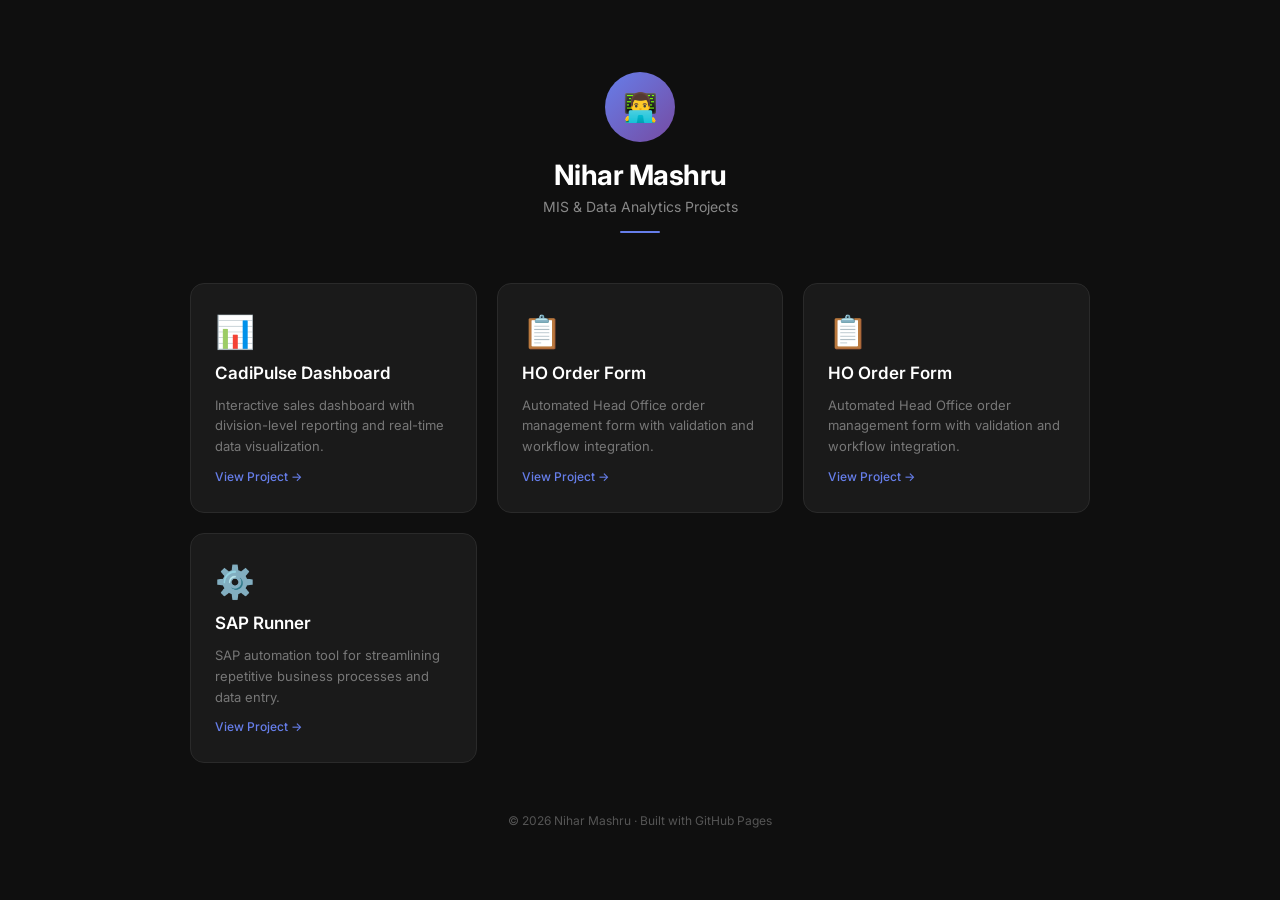
==== index.html @ 482830c3 "Update index.html" ====
<!DOCTYPE html>
<html lang="en">
<head>
  <meta charset="UTF-8">
  <meta name="viewport" content="width=device-width, initial-scale=1.0">
  <title>Nihar Mashru | Projects</title>
  <link href="https://fonts.googleapis.com/css2?family=Inter:wght@300;400;500;600;700&display=swap" rel="stylesheet">
  <style>
    * { margin: 0; padding: 0; box-sizing: border-box; }

    body {
      font-family: 'Inter', sans-serif;
      background: #0f0f0f;
      color: #e5e5e5;
      min-height: 100vh;
      display: flex;
      flex-direction: column;
      align-items: center;
      justify-content: center;
      padding: 40px 20px;
    }

    .header {
      text-align: center;
      margin-bottom: 50px;
    }

    .avatar {
      width: 70px;
      height: 70px;
      border-radius: 50%;
      background: linear-gradient(135deg, #667eea, #764ba2);
      display: flex;
      align-items: center;
      justify-content: center;
      font-size: 28px;
      margin: 0 auto 16px;
    }

    .header h1 {
      font-size: 28px;
      font-weight: 700;
      color: #ffffff;
      letter-spacing: -0.5px;
    }

    .header p {
      font-size: 14px;
      color: #888;
      margin-top: 6px;
      font-weight: 400;
    }

    .divider {
      width: 40px;
      height: 2px;
      background: #667eea;
      margin: 16px auto 0;
      border-radius: 2px;
    }

    .projects-grid {
      display: grid;
      grid-template-columns: repeat(auto-fit, minmax(280px, 1fr));
      gap: 20px;
      width: 100%;
      max-width: 900px;
    }

    .card {
      background: #1a1a1a;
      border: 1px solid #2a2a2a;
      border-radius: 14px;
      padding: 28px 24px;
      text-decoration: none;
      color: inherit;
      transition: all 0.25s ease;
      display: flex;
      flex-direction: column;
      gap: 12px;
      position: relative;
      overflow: hidden;
    }

    .card::before {
      content: '';
      position: absolute;
      top: 0; left: 0; right: 0;
      height: 2px;
      background: linear-gradient(90deg, #667eea, #764ba2);
      opacity: 0;
      transition: opacity 0.25s ease;
    }

    .card:hover {
      border-color: #3a3a3a;
      background: #202020;
      transform: translateY(-3px);
      box-shadow: 0 12px 40px rgba(0,0,0,0.4);
    }

    .card:hover::before { opacity: 1; }

    .card-icon {
      font-size: 32px;
    }

    .card-title {
      font-size: 17px;
      font-weight: 600;
      color: #ffffff;
    }

    .card-desc {
      font-size: 13px;
      color: #777;
      line-height: 1.6;
    }

    .card-arrow {
      margin-top: auto;
      font-size: 12px;
      color: #667eea;
      font-weight: 500;
      display: flex;
      align-items: center;
      gap: 4px;
    }

    .footer {
      margin-top: 50px;
      text-align: center;
      font-size: 12px;
      color: #555;
    }
  </style>
</head>
<body>

  <div class="header">
    <div class="avatar">👨‍💻</div>
    <h1>Nihar Mashru</h1>
    <p>MIS & Data Analytics Projects</p>
    <div class="divider"></div>
  </div>

  <div class="projects-grid">

    <a class="card" href="CadiPulse_Dashboard.html">
      <div class="card-icon">📊</div>
      <div class="card-title">CadiPulse Dashboard</div>
      <div class="card-desc">Interactive sales dashboard with division-level reporting and real-time data visualization.</div>
      <div class="card-arrow">View Project →</div>
    </a>

    <a class="card" href="HO_Order_Form.html">
      <div class="card-icon">📋</div>
      <div class="card-title">HO Order Form</div>
      <div class="card-desc">Automated Head Office order management form with validation and workflow integration.</div>
      <div class="card-arrow">View Project →</div>
    </a>

<a class="card" href="HO_Order_Form.html">
      <div class="card-icon">📋</div>
      <div class="card-title">HO Order Form</div>
      <div class="card-desc">Automated Head Office order management form with validation and workflow integration.</div>
      <div class="card-arrow">View Project →</div>
    </a>
    
    <a class="card" href="SAP_RUNNER">
      <div class="card-icon">⚙️</div>
      <div class="card-title">SAP Runner</div>
      <div class="card-desc">SAP automation tool for streamlining repetitive business processes and data entry.</div>
      <div class="card-arrow">View Project →</div>
    </a>

  </div>

  <div class="footer">© 2026 Nihar Mashru · Built with GitHub Pages</div>

</body>
</html>
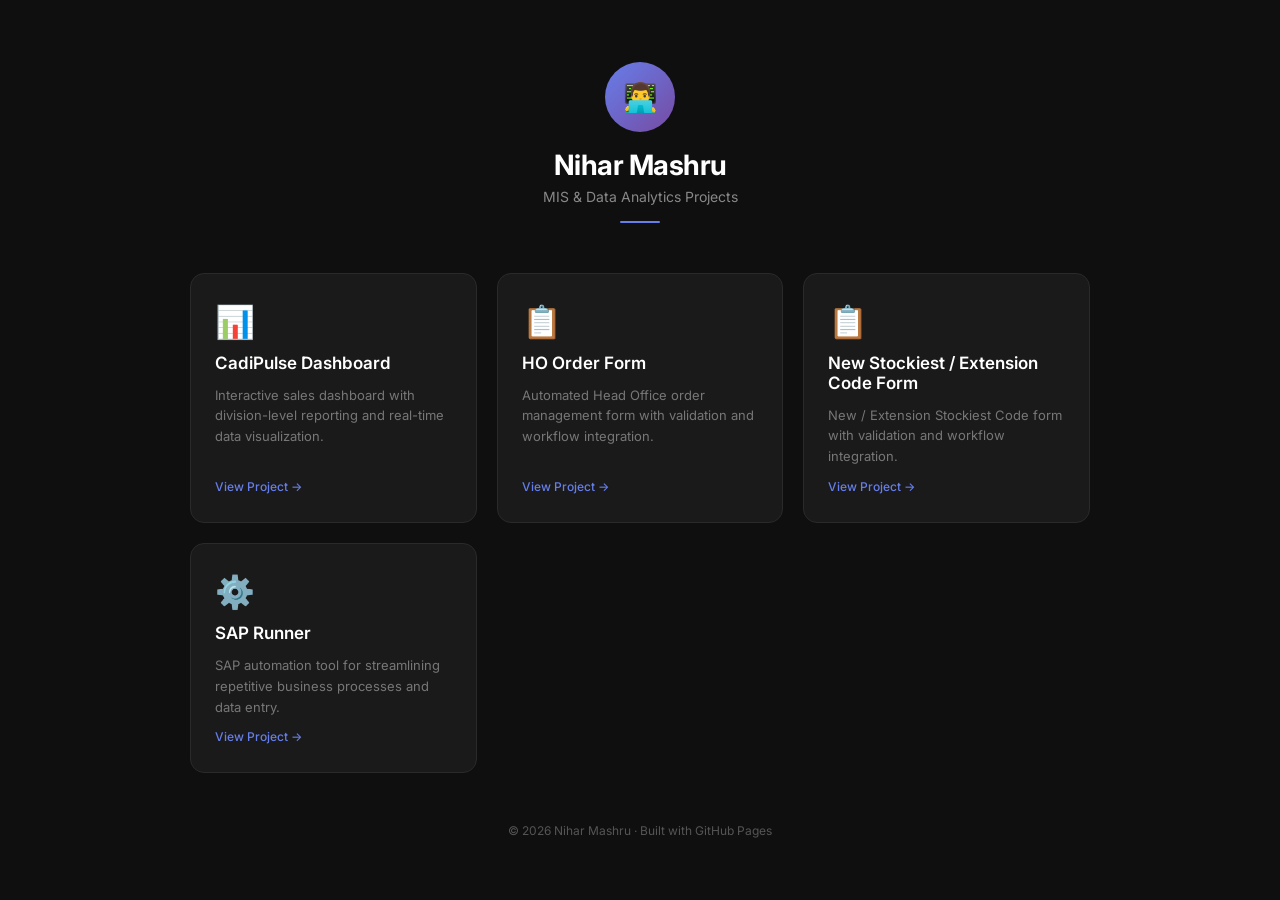
==== commit 61d909a6: "Update index.html" ====
--- a/index.html
+++ b/index.html
@@ -160,10 +160,10 @@
       <div class="card-arrow">View Project →</div>
     </a>
 
-<a class="card" href="HO_Order_Form.html">
+<a class="card" href="New_Stk.html">
       <div class="card-icon">📋</div>
-      <div class="card-title">HO Order Form</div>
-      <div class="card-desc">Automated Head Office order management form with validation and workflow integration.</div>
+      <div class="card-title">New Stockiest / Extension Code Form</div>
+      <div class="card-desc">New / Extension Stockiest Code form with validation and workflow integration.</div>
       <div class="card-arrow">View Project →</div>
     </a>
     
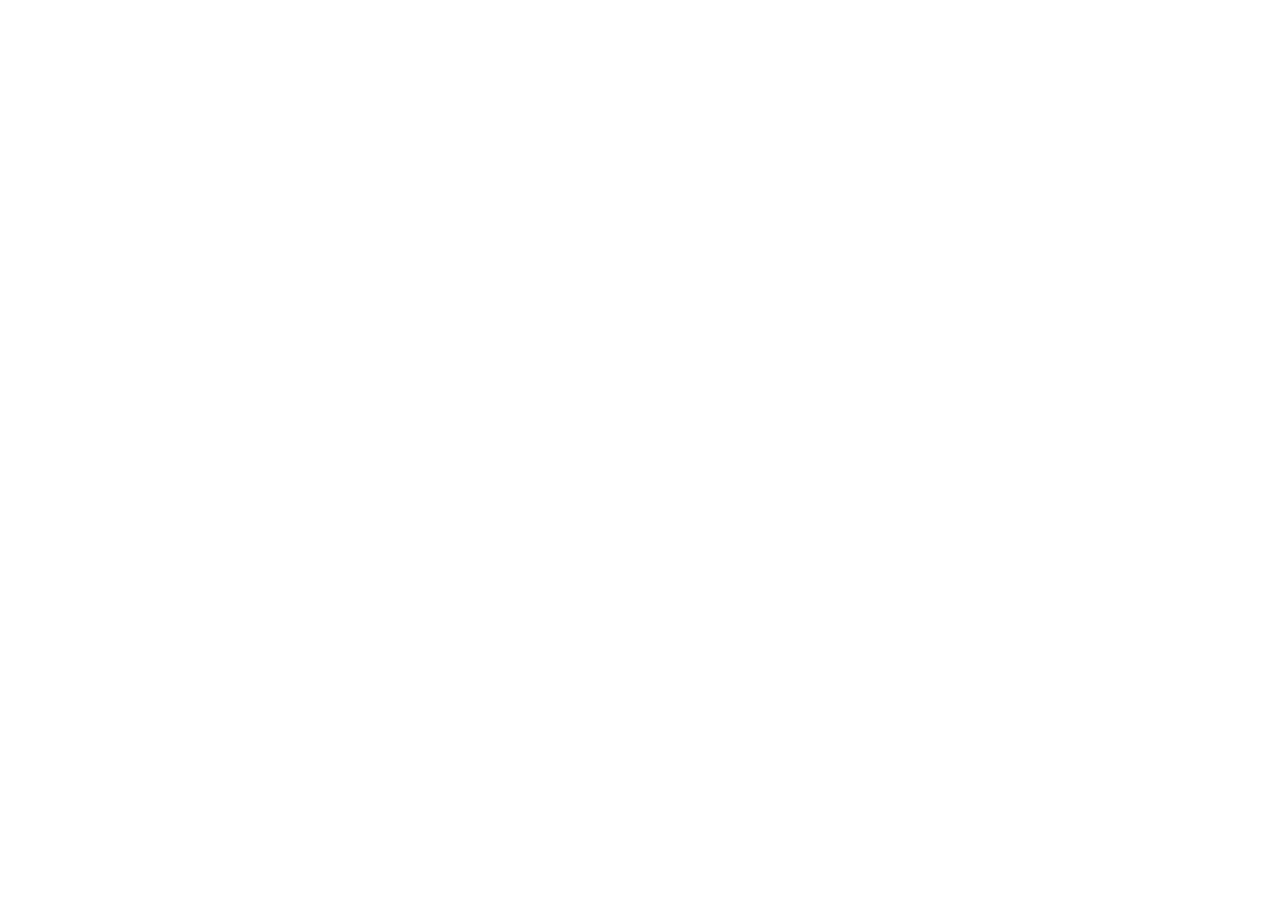
==== commit 9bc27c8b: "Add files via upload" ====
--- a/index.html
+++ b/index.html
@@ -1,182 +1,13 @@
-<!DOCTYPE html>
+<!doctype html>
 <html lang="en">
-<head>
-  <meta charset="UTF-8">
-  <meta name="viewport" content="width=device-width, initial-scale=1.0">
-  <title>Nihar Mashru | Projects</title>
-  <link href="https://fonts.googleapis.com/css2?family=Inter:wght@300;400;500;600;700&display=swap" rel="stylesheet">
-  <style>
-    * { margin: 0; padding: 0; box-sizing: border-box; }
-
-    body {
-      font-family: 'Inter', sans-serif;
-      background: #0f0f0f;
-      color: #e5e5e5;
-      min-height: 100vh;
-      display: flex;
-      flex-direction: column;
-      align-items: center;
-      justify-content: center;
-      padding: 40px 20px;
-    }
-
-    .header {
-      text-align: center;
-      margin-bottom: 50px;
-    }
-
-    .avatar {
-      width: 70px;
-      height: 70px;
-      border-radius: 50%;
-      background: linear-gradient(135deg, #667eea, #764ba2);
-      display: flex;
-      align-items: center;
-      justify-content: center;
-      font-size: 28px;
-      margin: 0 auto 16px;
-    }
-
-    .header h1 {
-      font-size: 28px;
-      font-weight: 700;
-      color: #ffffff;
-      letter-spacing: -0.5px;
-    }
-
-    .header p {
-      font-size: 14px;
-      color: #888;
-      margin-top: 6px;
-      font-weight: 400;
-    }
-
-    .divider {
-      width: 40px;
-      height: 2px;
-      background: #667eea;
-      margin: 16px auto 0;
-      border-radius: 2px;
-    }
-
-    .projects-grid {
-      display: grid;
-      grid-template-columns: repeat(auto-fit, minmax(280px, 1fr));
-      gap: 20px;
-      width: 100%;
-      max-width: 900px;
-    }
-
-    .card {
-      background: #1a1a1a;
-      border: 1px solid #2a2a2a;
-      border-radius: 14px;
-      padding: 28px 24px;
-      text-decoration: none;
-      color: inherit;
-      transition: all 0.25s ease;
-      display: flex;
-      flex-direction: column;
-      gap: 12px;
-      position: relative;
-      overflow: hidden;
-    }
-
-    .card::before {
-      content: '';
-      position: absolute;
-      top: 0; left: 0; right: 0;
-      height: 2px;
-      background: linear-gradient(90deg, #667eea, #764ba2);
-      opacity: 0;
-      transition: opacity 0.25s ease;
-    }
-
-    .card:hover {
-      border-color: #3a3a3a;
-      background: #202020;
-      transform: translateY(-3px);
-      box-shadow: 0 12px 40px rgba(0,0,0,0.4);
-    }
-
-    .card:hover::before { opacity: 1; }
-
-    .card-icon {
-      font-size: 32px;
-    }
-
-    .card-title {
-      font-size: 17px;
-      font-weight: 600;
-      color: #ffffff;
-    }
-
-    .card-desc {
-      font-size: 13px;
-      color: #777;
-      line-height: 1.6;
-    }
-
-    .card-arrow {
-      margin-top: auto;
-      font-size: 12px;
-      color: #667eea;
-      font-weight: 500;
-      display: flex;
-      align-items: center;
-      gap: 4px;
-    }
-
-    .footer {
-      margin-top: 50px;
-      text-align: center;
-      font-size: 12px;
-      color: #555;
-    }
-  </style>
-</head>
-<body>
-
-  <div class="header">
-    <div class="avatar">👨‍💻</div>
-    <h1>Nihar Mashru</h1>
-    <p>MIS & Data Analytics Projects</p>
-    <div class="divider"></div>
-  </div>
-
-  <div class="projects-grid">
-
-    <a class="card" href="CadiPulse_Dashboard.html">
-      <div class="card-icon">📊</div>
-      <div class="card-title">CadiPulse Dashboard</div>
-      <div class="card-desc">Interactive sales dashboard with division-level reporting and real-time data visualization.</div>
-      <div class="card-arrow">View Project →</div>
-    </a>
-
-    <a class="card" href="HO_Order_Form.html">
-      <div class="card-icon">📋</div>
-      <div class="card-title">HO Order Form</div>
-      <div class="card-desc">Automated Head Office order management form with validation and workflow integration.</div>
-      <div class="card-arrow">View Project →</div>
-    </a>
-
-<a class="card" href="New_Stk.html">
-      <div class="card-icon">📋</div>
-      <div class="card-title">New Stockiest / Extension Code Form</div>
-      <div class="card-desc">New / Extension Stockiest Code form with validation and workflow integration.</div>
-      <div class="card-arrow">View Project →</div>
-    </a>
-    
-    <a class="card" href="SAP_RUNNER">
-      <div class="card-icon">⚙️</div>
-      <div class="card-title">SAP Runner</div>
-      <div class="card-desc">SAP automation tool for streamlining repetitive business processes and data entry.</div>
-      <div class="card-arrow">View Project →</div>
-    </a>
-
-  </div>
-
-  <div class="footer">© 2026 Nihar Mashru · Built with GitHub Pages</div>
-
-</body>
+  <head>
+    <meta charset="UTF-8" />
+    <meta name="viewport" content="width=device-width, initial-scale=1.0" />
+    <title>MT 360 — Modern Trade Intelligence</title>
+    <script type="module" crossorigin src="/assets/index-BeynMise.js"></script>
+    <link rel="stylesheet" crossorigin href="/assets/index-DATpz0ny.css">
+  </head>
+  <body>
+    <div id="root"></div>
+  </body>
 </html>
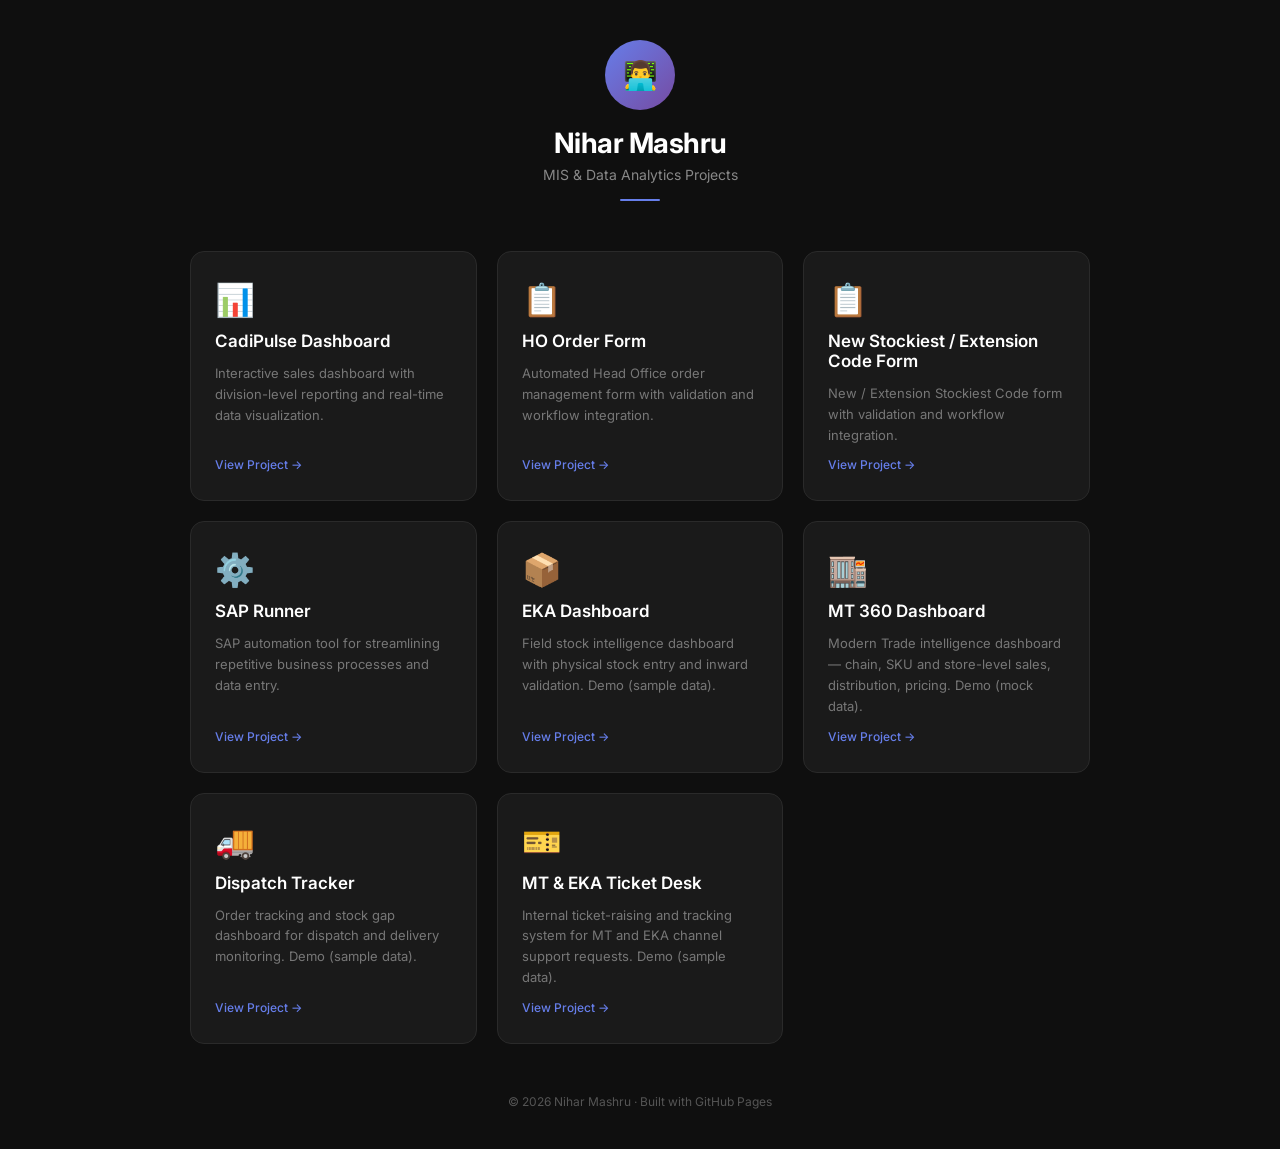
==== commit f48cace7: "Add files via upload" ====
--- a/index.html
+++ b/index.html
@@ -1,13 +1,210 @@
-<!doctype html>
+<!DOCTYPE html>
 <html lang="en">
-  <head>
-    <meta charset="UTF-8" />
-    <meta name="viewport" content="width=device-width, initial-scale=1.0" />
-    <title>MT 360 — Modern Trade Intelligence</title>
-    <script type="module" crossorigin src="/assets/index-BeynMise.js"></script>
-    <link rel="stylesheet" crossorigin href="/assets/index-DATpz0ny.css">
-  </head>
-  <body>
-    <div id="root"></div>
-  </body>
+<head>
+  <meta charset="UTF-8">
+  <meta name="viewport" content="width=device-width, initial-scale=1.0">
+  <title>Nihar Mashru | Projects</title>
+  <link href="https://fonts.googleapis.com/css2?family=Inter:wght@300;400;500;600;700&display=swap" rel="stylesheet">
+  <style>
+    * { margin: 0; padding: 0; box-sizing: border-box; }
+
+    body {
+      font-family: 'Inter', sans-serif;
+      background: #0f0f0f;
+      color: #e5e5e5;
+      min-height: 100vh;
+      display: flex;
+      flex-direction: column;
+      align-items: center;
+      justify-content: center;
+      padding: 40px 20px;
+    }
+
+    .header {
+      text-align: center;
+      margin-bottom: 50px;
+    }
+
+    .avatar {
+      width: 70px;
+      height: 70px;
+      border-radius: 50%;
+      background: linear-gradient(135deg, #667eea, #764ba2);
+      display: flex;
+      align-items: center;
+      justify-content: center;
+      font-size: 28px;
+      margin: 0 auto 16px;
+    }
+
+    .header h1 {
+      font-size: 28px;
+      font-weight: 700;
+      color: #ffffff;
+      letter-spacing: -0.5px;
+    }
+
+    .header p {
+      font-size: 14px;
+      color: #888;
+      margin-top: 6px;
+      font-weight: 400;
+    }
+
+    .divider {
+      width: 40px;
+      height: 2px;
+      background: #667eea;
+      margin: 16px auto 0;
+      border-radius: 2px;
+    }
+
+    .projects-grid {
+      display: grid;
+      grid-template-columns: repeat(auto-fit, minmax(280px, 1fr));
+      gap: 20px;
+      width: 100%;
+      max-width: 900px;
+    }
+
+    .card {
+      background: #1a1a1a;
+      border: 1px solid #2a2a2a;
+      border-radius: 14px;
+      padding: 28px 24px;
+      text-decoration: none;
+      color: inherit;
+      transition: all 0.25s ease;
+      display: flex;
+      flex-direction: column;
+      gap: 12px;
+      position: relative;
+      overflow: hidden;
+    }
+
+    .card::before {
+      content: '';
+      position: absolute;
+      top: 0; left: 0; right: 0;
+      height: 2px;
+      background: linear-gradient(90deg, #667eea, #764ba2);
+      opacity: 0;
+      transition: opacity 0.25s ease;
+    }
+
+    .card:hover {
+      border-color: #3a3a3a;
+      background: #202020;
+      transform: translateY(-3px);
+      box-shadow: 0 12px 40px rgba(0,0,0,0.4);
+    }
+
+    .card:hover::before { opacity: 1; }
+
+    .card-icon {
+      font-size: 32px;
+    }
+
+    .card-title {
+      font-size: 17px;
+      font-weight: 600;
+      color: #ffffff;
+    }
+
+    .card-desc {
+      font-size: 13px;
+      color: #777;
+      line-height: 1.6;
+    }
+
+    .card-arrow {
+      margin-top: auto;
+      font-size: 12px;
+      color: #667eea;
+      font-weight: 500;
+      display: flex;
+      align-items: center;
+      gap: 4px;
+    }
+
+    .footer {
+      margin-top: 50px;
+      text-align: center;
+      font-size: 12px;
+      color: #555;
+    }
+  </style>
+</head>
+<body>
+
+  <div class="header">
+    <div class="avatar">👨‍💻</div>
+    <h1>Nihar Mashru</h1>
+    <p>MIS & Data Analytics Projects</p>
+    <div class="divider"></div>
+  </div>
+
+  <div class="projects-grid">
+
+    <a class="card" href="CadiPulse_Dashboard.html">
+      <div class="card-icon">📊</div>
+      <div class="card-title">CadiPulse Dashboard</div>
+      <div class="card-desc">Interactive sales dashboard with division-level reporting and real-time data visualization.</div>
+      <div class="card-arrow">View Project →</div>
+    </a>
+
+    <a class="card" href="HO_Order_Form.html">
+      <div class="card-icon">📋</div>
+      <div class="card-title">HO Order Form</div>
+      <div class="card-desc">Automated Head Office order management form with validation and workflow integration.</div>
+      <div class="card-arrow">View Project →</div>
+    </a>
+
+<a class="card" href="New_Stk.html">
+      <div class="card-icon">📋</div>
+      <div class="card-title">New Stockiest / Extension Code Form</div>
+      <div class="card-desc">New / Extension Stockiest Code form with validation and workflow integration.</div>
+      <div class="card-arrow">View Project →</div>
+    </a>
+    
+    <a class="card" href="SAP_RUNNER">
+      <div class="card-icon">⚙️</div>
+      <div class="card-title">SAP Runner</div>
+      <div class="card-desc">SAP automation tool for streamlining repetitive business processes and data entry.</div>
+      <div class="card-arrow">View Project →</div>
+    </a>
+
+    <a class="card" href="EKA_Dashboard.html">
+      <div class="card-icon">📦</div>
+      <div class="card-title">EKA Dashboard</div>
+      <div class="card-desc">Field stock intelligence dashboard with physical stock entry and inward validation. Demo (sample data).</div>
+      <div class="card-arrow">View Project →</div>
+    </a>
+
+    <a class="card" href="mt360/index.html">
+      <div class="card-icon">🏬</div>
+      <div class="card-title">MT 360 Dashboard</div>
+      <div class="card-desc">Modern Trade intelligence dashboard — chain, SKU and store-level sales, distribution, pricing. Demo (mock data).</div>
+      <div class="card-arrow">View Project →</div>
+    </a>
+
+    <a class="card" href="Dispatch_Tracker.html">
+      <div class="card-icon">🚚</div>
+      <div class="card-title">Dispatch Tracker</div>
+      <div class="card-desc">Order tracking and stock gap dashboard for dispatch and delivery monitoring. Demo (sample data).</div>
+      <div class="card-arrow">View Project →</div>
+    </a>
+
+    <a class="card" href="Ticket_System.html">
+      <div class="card-icon">🎫</div>
+      <div class="card-title">MT & EKA Ticket Desk</div>
+      <div class="card-desc">Internal ticket-raising and tracking system for MT and EKA channel support requests. Demo (sample data).</div>
+      <div class="card-arrow">View Project →</div>
+    </a>
+
+  </div>
+
+  <div class="footer">© 2026 Nihar Mashru · Built with GitHub Pages</div>
+
+</body>
 </html>
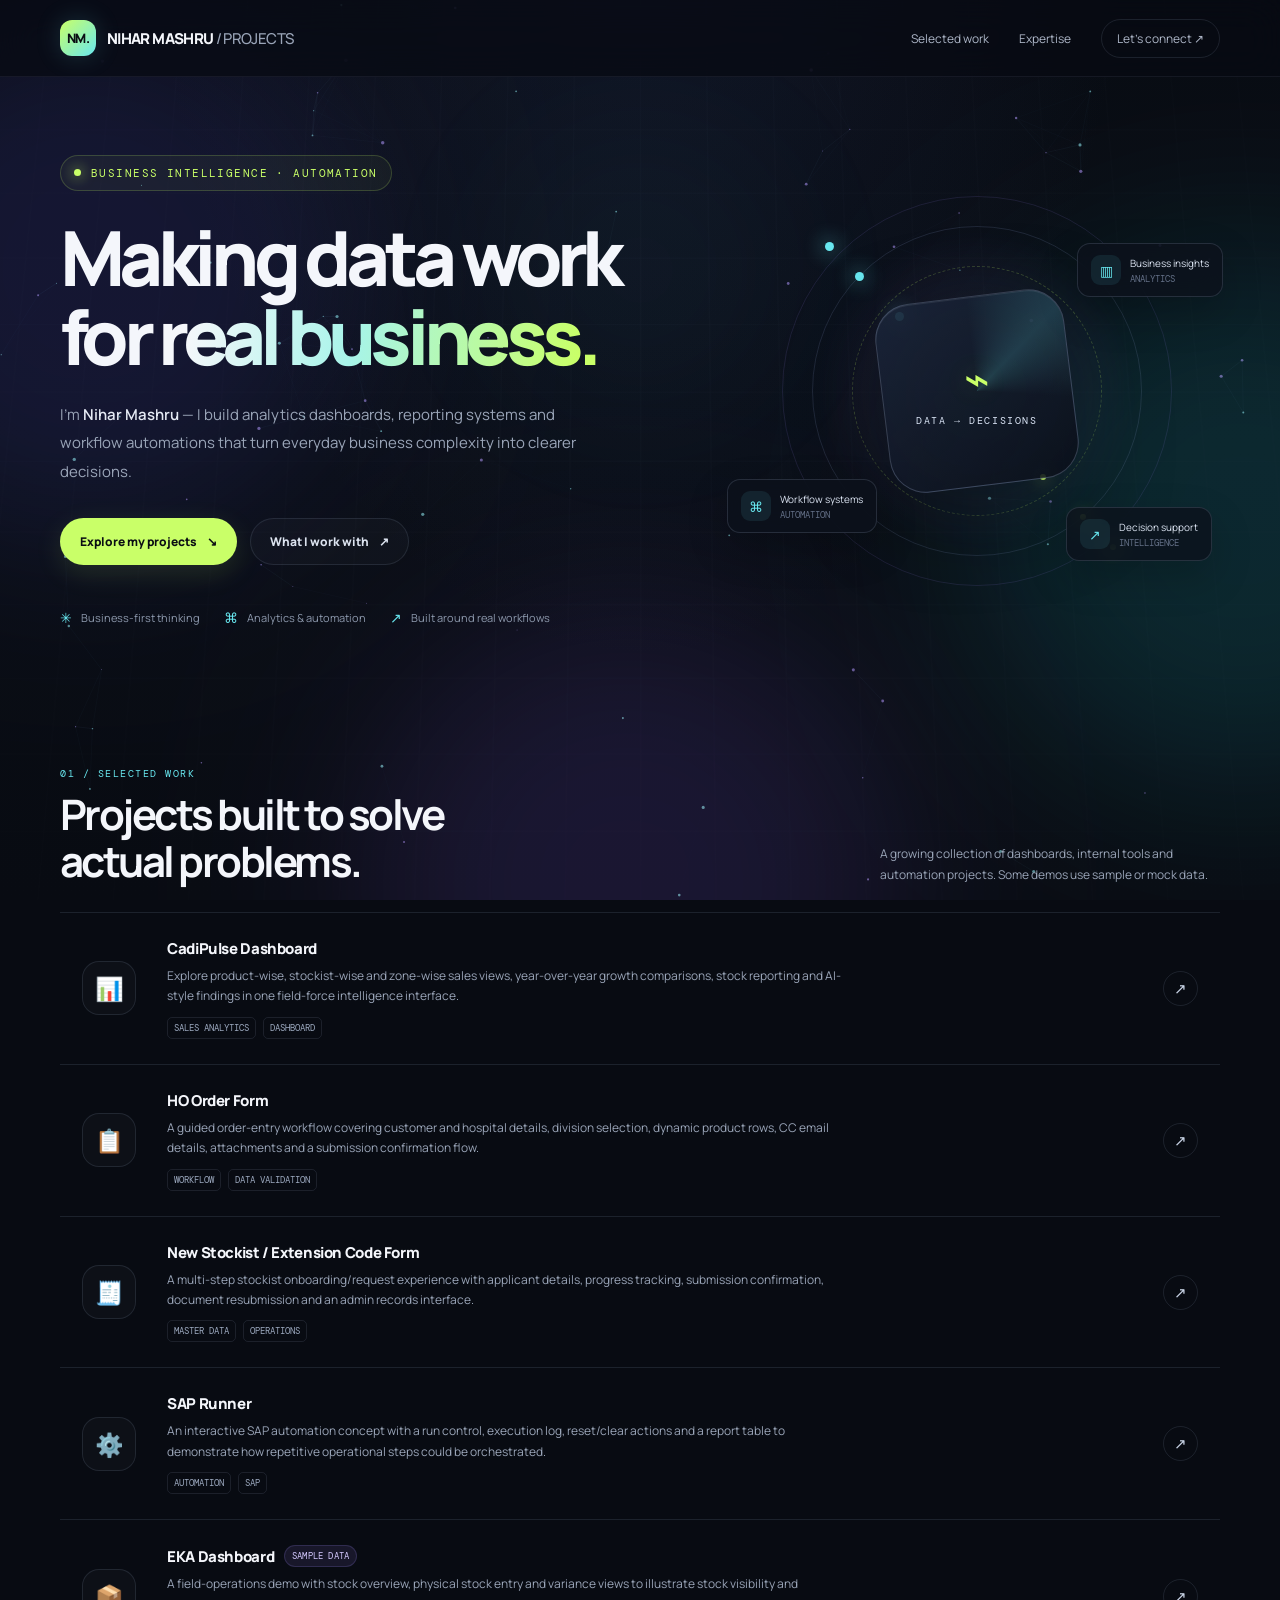
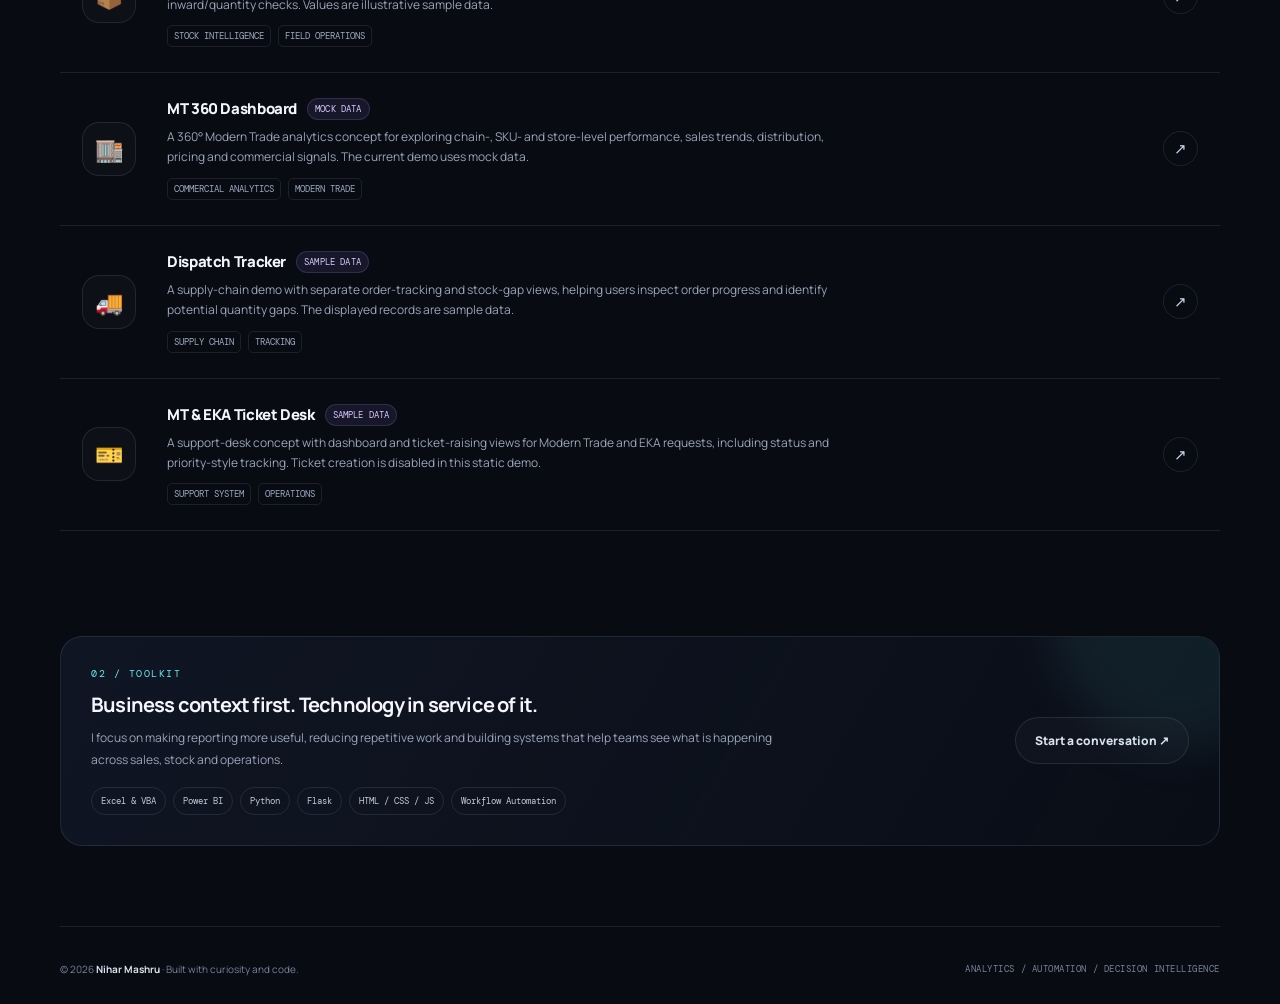
==== commit 0ce07656: "Add files via upload" ====
--- a/index.html
+++ b/index.html
@@ -3,208 +3,469 @@
 <head>
   <meta charset="UTF-8">
   <meta name="viewport" content="width=device-width, initial-scale=1.0">
-  <title>Nihar Mashru | Projects</title>
-  <link href="https://fonts.googleapis.com/css2?family=Inter:wght@300;400;500;600;700&display=swap" rel="stylesheet">
+  <meta name="theme-color" content="#080b12">
+  <meta name="description" content="Nihar Mashru — business analytics, dashboards, workflow automation and decision intelligence projects.">
+  <title>Nihar Mashru — Analytics & Automation</title>
+  <link rel="preconnect" href="https://fonts.googleapis.com">
+  <link rel="preconnect" href="https://fonts.gstatic.com" crossorigin>
+  <link href="https://fonts.googleapis.com/css2?family=DM+Mono:wght@400;500&family=Manrope:wght@400;500;600;700;800&display=swap" rel="stylesheet">
   <style>
-    * { margin: 0; padding: 0; box-sizing: border-box; }
-
+    :root {
+      --bg: #080b12;
+      --panel: rgba(16, 21, 33, .72);
+      --panel-hover: rgba(22, 29, 45, .88);
+      --text: #f4f6fb;
+      --muted: #9aa5b8;
+      --subtle: #647087;
+      --line: rgba(173, 190, 220, .13);
+      --lime: #c9ff68;
+      --cyan: #68e7ef;
+      --violet: #a38bff;
+      --max: 1160px;
+    }
+    * { box-sizing: border-box; margin: 0; padding: 0; }
+    html { scroll-behavior: smooth; scroll-padding-top: 90px; }
     body {
-      font-family: 'Inter', sans-serif;
-      background: #0f0f0f;
-      color: #e5e5e5;
       min-height: 100vh;
-      display: flex;
-      flex-direction: column;
-      align-items: center;
-      justify-content: center;
-      padding: 40px 20px;
-    }
-
-    .header {
-      text-align: center;
-      margin-bottom: 50px;
-    }
-
-    .avatar {
-      width: 70px;
-      height: 70px;
-      border-radius: 50%;
-      background: linear-gradient(135deg, #667eea, #764ba2);
-      display: flex;
-      align-items: center;
-      justify-content: center;
-      font-size: 28px;
-      margin: 0 auto 16px;
-    }
-
-    .header h1 {
-      font-size: 28px;
-      font-weight: 700;
-      color: #ffffff;
-      letter-spacing: -0.5px;
-    }
-
-    .header p {
-      font-size: 14px;
-      color: #888;
-      margin-top: 6px;
-      font-weight: 400;
-    }
-
-    .divider {
-      width: 40px;
-      height: 2px;
-      background: #667eea;
-      margin: 16px auto 0;
-      border-radius: 2px;
-    }
-
-    .projects-grid {
-      display: grid;
-      grid-template-columns: repeat(auto-fit, minmax(280px, 1fr));
-      gap: 20px;
-      width: 100%;
-      max-width: 900px;
-    }
-
-    .card {
-      background: #1a1a1a;
-      border: 1px solid #2a2a2a;
-      border-radius: 14px;
-      padding: 28px 24px;
-      text-decoration: none;
-      color: inherit;
-      transition: all 0.25s ease;
-      display: flex;
-      flex-direction: column;
-      gap: 12px;
-      position: relative;
+      overflow-x: hidden;
+      background: var(--bg);
+      color: var(--text);
+      font-family: 'Manrope', sans-serif;
+      -webkit-font-smoothing: antialiased;
+    }
+    a { color: inherit; }
+    button, a { -webkit-tap-highlight-color: transparent; }
+    .scene {
+      position: fixed; inset: 0; z-index: -3; overflow: hidden; pointer-events: none;
+      background:
+        radial-gradient(ellipse at 50% -20%, rgba(64, 82, 145, .19), transparent 55%),
+        linear-gradient(180deg, #080b12 0%, #090d15 50%, #080b12 100%);
+    }
+    #particles { position: absolute; inset: 0; width: 100%; height: 100%; opacity: .76; }
+    .grid-wash {
+      position: absolute; inset: -20%;
+      background-image: linear-gradient(rgba(148,166,205,.045) 1px, transparent 1px),
+                        linear-gradient(90deg, rgba(148,166,205,.045) 1px, transparent 1px);
+      background-size: 64px 64px;
+      mask-image: radial-gradient(ellipse at 50% 38%, black 0%, transparent 72%);
+      transform: perspective(900px) rotateX(8deg) scale(1.1);
+      opacity: .38;
+    }
+    .aurora {
+      position: absolute; width: 42vw; height: 42vw; min-width: 320px; min-height: 320px;
+      border-radius: 50%; filter: blur(90px); opacity: .13; mix-blend-mode: screen;
+      animation: drift 22s ease-in-out infinite alternate;
+    }
+    .aurora.one { top: 0; left: -14%; background: #5a55ff; }
+    .aurora.two { top: 28%; right: -18%; background: #12d9dc; animation-delay: -7s; }
+    .aurora.three { bottom: -28%; left: 28%; background: #8d55ff; animation-delay: -13s; }
+    .cursor-glow {
+      position: fixed; width: 460px; height: 460px; border-radius: 50%; z-index: -1;
+      pointer-events: none; opacity: .16; filter: blur(85px);
+      background: radial-gradient(circle, rgba(104,231,239,.35), transparent 66%);
+      transform: translate(-50%, -50%); left: 50%; top: 30%;
+    }
+    @keyframes drift { from { transform: translate3d(-4%, -2%, 0) scale(.9); } to { transform: translate3d(8%, 7%, 0) scale(1.12); } }
+    @keyframes breathe { 0%,100% { opacity: .65; transform: scale(.98); } 50% { opacity: 1; transform: scale(1.03); } }
+    @keyframes orbit { to { transform: rotate(360deg); } }
+    @keyframes rise { from { opacity: 0; transform: translateY(24px); } to { opacity: 1; transform: translateY(0); } }
+    .wrap { width: min(var(--max), calc(100% - 48px)); margin: 0 auto; }
+    .nav {
+      position: sticky; top: 0; z-index: 20; backdrop-filter: blur(18px);
+      background: rgba(8,11,18,.72); border-bottom: 1px solid rgba(173,190,220,.08);
+    }
+    .nav-inner { height: 76px; display: flex; align-items: center; justify-content: space-between; }
+    .brand { display: inline-flex; align-items: center; gap: 11px; text-decoration: none; font-weight: 800; letter-spacing: -.04em; }
+    .brand-mark {
+      width: 36px; height: 36px; border-radius: 12px; display: grid; place-items: center;
+      color: #0a0d13; font-size: 13px; font-weight: 800;
+      background: linear-gradient(135deg, var(--lime), var(--cyan));
+      box-shadow: 0 0 26px rgba(104,231,239,.17);
+    }
+    .brand-name { font-size: 15px; }
+    .brand-name span { color: var(--muted); font-weight: 500; }
+    .nav-links { display: flex; align-items: center; gap: 30px; }
+    .nav-links a { text-decoration: none; color: #aeb7c8; font-size: 12px; transition: color .2s; }
+    .nav-links a:hover { color: var(--lime); }
+    .nav-contact { border: 1px solid var(--line); border-radius: 999px; padding: 10px 15px; }
+    .hero { min-height: 650px; display: grid; grid-template-columns: 1.12fr .88fr; align-items: center; gap: 55px; padding-top: 72px; padding-bottom: 94px; }
+    .eyebrow {
+      display: inline-flex; align-items: center; gap: 10px; color: var(--lime);
+      font: 11px 'DM Mono', monospace; letter-spacing: .13em; text-transform: uppercase;
+      border: 1px solid rgba(201,255,104,.19); background: rgba(201,255,104,.045);
+      border-radius: 999px; padding: 10px 13px; margin-bottom: 27px;
+    }
+    .pulse { width: 7px; height: 7px; border-radius: 50%; background: var(--lime); box-shadow: 0 0 14px var(--lime); animation: breathe 2s infinite; }
+    h1 { font-size: clamp(43px, 6vw, 76px); line-height: 1.04; letter-spacing: -.075em; font-weight: 800; max-width: 700px; }
+    h1 .gradient {
+      color: transparent; background: linear-gradient(100deg, #f5f7fb 8%, #a7f4e9 45%, #c9ff68 95%);
+      -webkit-background-clip: text; background-clip: text;
+    }
+    .hero-copy { margin-top: 25px; color: var(--muted); font-size: 15px; line-height: 1.9; max-width: 540px; }
+    .hero-copy strong { color: #e5eaf4; font-weight: 600; }
+    .hero-actions { display: flex; align-items: center; gap: 13px; margin-top: 32px; flex-wrap: wrap; }
+    .btn {
+      display: inline-flex; align-items: center; justify-content: center; gap: 10px; text-decoration: none;
+      font-size: 12px; font-weight: 800; border-radius: 999px; padding: 14px 19px;
+      transition: transform .22s, box-shadow .22s, background .22s; border: 1px solid transparent;
+    }
+    .btn:hover { transform: translateY(-3px); }
+    .btn-primary { color: #0b0e13; background: var(--lime); box-shadow: 0 8px 28px rgba(201,255,104,.12); }
+    .btn-primary:hover { box-shadow: 0 10px 36px rgba(201,255,104,.25); }
+    .btn-quiet { border-color: var(--line); color: #dce3ef; background: rgba(255,255,255,.025); }
+    .btn-quiet:hover { background: rgba(255,255,255,.07); }
+    .hero-meta { display: flex; gap: 24px; flex-wrap: wrap; margin-top: 43px; }
+    .meta-item { display: flex; align-items: center; gap: 9px; color: #8d99ad; font-size: 11px; }
+    .meta-item .mini { color: var(--cyan); font-size: 14px; }
+    .visual {
+      min-height: 410px; position: relative; display: grid; place-items: center; isolation: isolate;
+    }
+    .visual::before {
+      content: ''; position: absolute; width: 330px; height: 330px; border-radius: 50%;
+      background: radial-gradient(circle, rgba(104,231,239,.12), rgba(163,139,255,.06) 44%, transparent 70%);
+      filter: blur(8px); animation: breathe 7s ease-in-out infinite;
+    }
+    .orbit {
+      position: absolute; width: 330px; height: 330px; border: 1px solid rgba(151,177,222,.15);
+      border-radius: 50%; animation: orbit 28s linear infinite;
+    }
+    .orbit::before, .orbit::after { content: ''; position: absolute; border-radius: 50%; }
+    .orbit::before { width: 9px; height: 9px; background: var(--cyan); box-shadow: 0 0 20px var(--cyan); top: 45px; left: 42px; }
+    .orbit::after { width: 6px; height: 6px; background: var(--lime); box-shadow: 0 0 16px var(--lime); bottom: 35px; right: 55px; }
+    .orbit.two { width: 250px; height: 250px; border-style: dashed; border-color: rgba(201,255,104,.22); animation-direction: reverse; animation-duration: 36s; }
+    .orbit.three { width: 390px; height: 390px; border-color: rgba(163,139,255,.12); animation-duration: 48s; }
+    .core {
+      position: relative; width: 190px; height: 190px; border-radius: 36px; display: grid; place-items: center;
+      border: 1px solid rgba(198,219,255,.22); background: linear-gradient(145deg, rgba(27,37,57,.92), rgba(10,15,25,.88));
+      box-shadow: 0 28px 90px rgba(0,0,0,.36), inset 0 1px rgba(255,255,255,.08);
+      transform: rotate(-7deg); overflow: hidden;
+    }
+    .core::before { content: ''; position: absolute; inset: -50%; background: conic-gradient(from 0deg, transparent, rgba(104,231,239,.17), transparent 28%); animation: orbit 8s linear infinite; }
+    .core-inner { position: relative; z-index: 1; text-align: center; transform: rotate(7deg); }
+    .core-symbol { font-size: 43px; line-height: 1; margin-bottom: 15px; color: var(--lime); text-shadow: 0 0 28px rgba(201,255,104,.24); }
+    .core-label { font: 10px 'DM Mono', monospace; letter-spacing: .16em; color: #dbe5f6; }
+    .float-tag {
+      position: absolute; display: flex; align-items: center; gap: 9px; padding: 11px 13px;
+      border: 1px solid rgba(173,190,220,.16); background: rgba(12,17,28,.78); backdrop-filter: blur(12px);
+      border-radius: 13px; box-shadow: 0 16px 42px rgba(0,0,0,.2); font-size: 10px; color: #dce4f2;
+      animation: float 6s ease-in-out infinite;
+    }
+    .float-tag small { display: block; color: var(--subtle); font: 9px 'DM Mono', monospace; margin-top: 3px; }
+    .float-icon { width: 30px; height: 30px; display: grid; place-items: center; border-radius: 9px; background: rgba(104,231,239,.09); color: var(--cyan); font-size: 14px; }
+    .tag-a { top: 57px; right: -3px; }
+    .tag-b { bottom: 63px; left: -7px; animation-delay: -2s; }
+    .tag-c { bottom: 35px; right: 8px; animation-delay: -4s; }
+    @keyframes float { 0%,100% { transform: translateY(0); } 50% { transform: translateY(-10px); } }
+    .section-head { display: flex; align-items: end; justify-content: space-between; gap: 24px; margin-bottom: 27px; }
+    .section-kicker { font: 10px 'DM Mono', monospace; text-transform: uppercase; letter-spacing: .15em; color: var(--cyan); margin-bottom: 11px; }
+    h2 { font-size: clamp(28px, 3.5vw, 42px); letter-spacing: -.06em; line-height: 1.12; }
+    .section-note { color: var(--muted); font-size: 12px; line-height: 1.7; max-width: 340px; }
+    .projects { padding: 40px 0 105px; }
+    .project-list { border-top: 1px solid var(--line); }
+    .project {
+      position: relative; display: grid; grid-template-columns: 62px minmax(0,1fr) auto; align-items: center; gap: 23px;
+      padding: 25px 22px; border-bottom: 1px solid var(--line); text-decoration: none;
+      background: rgba(255,255,255,0); transition: background .25s, padding .25s, border-color .25s;
       overflow: hidden;
     }
-
-    .card::before {
-      content: '';
-      position: absolute;
-      top: 0; left: 0; right: 0;
-      height: 2px;
-      background: linear-gradient(90deg, #667eea, #764ba2);
-      opacity: 0;
-      transition: opacity 0.25s ease;
-    }
-
-    .card:hover {
-      border-color: #3a3a3a;
-      background: #202020;
-      transform: translateY(-3px);
-      box-shadow: 0 12px 40px rgba(0,0,0,0.4);
-    }
-
-    .card:hover::before { opacity: 1; }
-
-    .card-icon {
-      font-size: 32px;
-    }
-
-    .card-title {
-      font-size: 17px;
-      font-weight: 600;
-      color: #ffffff;
-    }
-
-    .card-desc {
-      font-size: 13px;
-      color: #777;
-      line-height: 1.6;
-    }
-
-    .card-arrow {
-      margin-top: auto;
-      font-size: 12px;
-      color: #667eea;
-      font-weight: 500;
-      display: flex;
-      align-items: center;
-      gap: 4px;
-    }
-
-    .footer {
-      margin-top: 50px;
-      text-align: center;
-      font-size: 12px;
-      color: #555;
+    .project::after { content: ''; position: absolute; inset: 0 auto 0 0; width: 2px; background: linear-gradient(var(--cyan), var(--lime)); transform: scaleY(0); transform-origin: bottom; transition: transform .25s; }
+    .project:hover { padding-left: 29px; background: linear-gradient(90deg, rgba(104,231,239,.055), rgba(163,139,255,.025) 55%, transparent); border-color: rgba(104,231,239,.18); }
+    .project:hover::after { transform: scaleY(1); }
+    .project-icon { width: 54px; height: 54px; display: grid; place-items: center; border-radius: 17px; border: 1px solid var(--line); background: rgba(255,255,255,.025); font-size: 23px; transition: transform .25s, border-color .25s; }
+    .project:hover .project-icon { transform: rotate(-5deg) scale(1.05); border-color: rgba(104,231,239,.35); }
+    .project-main { min-width: 0; }
+    .project-title { font-size: 15px; font-weight: 800; letter-spacing: -.025em; display: flex; align-items: center; gap: 10px; flex-wrap: wrap; }
+    .project-desc { margin-top: 7px; color: var(--muted); font-size: 12px; line-height: 1.7; max-width: 680px; }
+    .project-tags { display: flex; flex-wrap: wrap; gap: 7px; margin-top: 10px; }
+    .tag { color: #9ca9bf; font: 9px 'DM Mono', monospace; border: 1px solid rgba(173,190,220,.12); border-radius: 5px; padding: 4px 6px; }
+    .project-arrow { width: 35px; height: 35px; border: 1px solid var(--line); color: #c9d4e6; border-radius: 50%; display: grid; place-items: center; font-size: 15px; transition: transform .25s, color .25s, background .25s; }
+    .project:hover .project-arrow { transform: translate(2px,-2px); color: #0a0e13; background: var(--lime); border-color: var(--lime); }
+    .badge { font: 9px 'DM Mono', monospace; color: #d5c9ff; background: rgba(163,139,255,.1); border: 1px solid rgba(163,139,255,.18); border-radius: 999px; padding: 4px 7px; letter-spacing: .02em; }
+    .about-strip { padding: 30px; border: 1px solid var(--line); border-radius: 22px; background: linear-gradient(120deg, rgba(18,25,40,.8), rgba(12,17,28,.5)); display: grid; grid-template-columns: 1fr auto; gap: 30px; align-items: center; position: relative; overflow: hidden; }
+    .about-strip::before { content: ''; position: absolute; width: 260px; height: 260px; right: -90px; top: -150px; border-radius: 50%; background: rgba(104,231,239,.08); filter: blur(25px); }
+    .about-strip h3 { font-size: 20px; letter-spacing: -.04em; }
+    .about-strip p { margin-top: 9px; max-width: 690px; color: var(--muted); font-size: 12px; line-height: 1.8; }
+    .about-chips { display: flex; gap: 7px; flex-wrap: wrap; margin-top: 16px; }
+    .about-chips span { border: 1px solid var(--line); border-radius: 999px; color: #c0cada; font: 9px 'DM Mono', monospace; padding: 7px 9px; }
+    .footer { padding: 35px 0 28px; margin-top: 80px; border-top: 1px solid var(--line); display: flex; align-items: center; justify-content: space-between; gap: 20px; color: #778398; font-size: 10px; }
+    .footer strong { color: #dce3ef; font-weight: 700; }
+    .footer-right { font: 9px 'DM Mono', monospace; letter-spacing: .06em; }
+    .reveal { opacity: 0; transform: translateY(22px); transition: opacity .7s ease, transform .7s cubic-bezier(.2,.7,.2,1); }
+    .reveal.visible { opacity: 1; transform: translateY(0); }
+    .delay-1 { transition-delay: .1s; } .delay-2 { transition-delay: .2s; } .delay-3 { transition-delay: .3s; }
+    @media (max-width: 850px) {
+      .hero { grid-template-columns: 1fr; gap: 15px; padding-top: 75px; padding-bottom: 65px; }
+      .hero-content { text-align: center; }
+      .eyebrow { margin-left: auto; margin-right: auto; }
+      h1, .hero-copy { margin-left: auto; margin-right: auto; }
+      .hero-actions, .hero-meta { justify-content: center; }
+      .visual { min-height: 360px; }
+      .tag-a { right: 5%; } .tag-b { left: 5%; }
+      .section-head { align-items: start; flex-direction: column; }
+      .section-note { max-width: 520px; }
+    }
+    @media (max-width: 600px) {
+      .wrap { width: min(100% - 32px, var(--max)); }
+      .nav-inner { height: 66px; }
+      .nav-links { gap: 14px; }
+      .nav-links a { font-size: 11px; }
+      .nav-links a:first-child { display: none; }
+      .nav-contact { padding: 8px 11px; }
+      .hero { padding-top: 58px; }
+      h1 { font-size: clamp(42px, 12vw, 60px); }
+      .hero-copy { font-size: 13px; }
+      .hero-meta { gap: 12px 18px; margin-top: 29px; }
+      .visual { min-height: 300px; transform: scale(.88); margin: -10px 0; }
+      .orbit { width: 260px; height: 260px; } .orbit.two { width: 205px; height: 205px; } .orbit.three { width: 305px; height: 305px; }
+      .core { width: 155px; height: 155px; border-radius: 30px; }
+      .tag-a { top: 35px; right: -2px; } .tag-b { bottom: 40px; left: -6px; } .tag-c { bottom: 10px; right: 2px; }
+      .float-tag { padding: 8px 9px; }
+      .project { grid-template-columns: 44px minmax(0,1fr) 27px; gap: 12px; padding: 20px 5px; }
+      .project:hover { padding-left: 9px; }
+      .project-icon { width: 42px; height: 42px; border-radius: 13px; font-size: 19px; }
+      .project-title { font-size: 13px; gap: 6px; }
+      .project-desc { font-size: 11px; }
+      .project-arrow { width: 27px; height: 27px; font-size: 12px; }
+      .about-strip { padding: 23px 19px; grid-template-columns: 1fr; gap: 20px; }
+      .about-strip h3 { font-size: 18px; }
+      .about-strip .btn { justify-self: start; }
+      .footer { margin-top: 55px; flex-direction: column; align-items: flex-start; }
+    }
+    @media (prefers-reduced-motion: reduce) {
+      *, *::before, *::after { animation-duration: .01ms !important; animation-iteration-count: 1 !important; scroll-behavior: auto !important; transition-duration: .01ms !important; }
+      .reveal { opacity: 1; transform: none; }
+      #particles { display: none; }
     }
   </style>
 </head>
 <body>
-
-  <div class="header">
-    <div class="avatar">👨‍💻</div>
-    <h1>Nihar Mashru</h1>
-    <p>MIS & Data Analytics Projects</p>
-    <div class="divider"></div>
+  <div class="scene" aria-hidden="true">
+    <canvas id="particles"></canvas>
+    <div class="grid-wash"></div>
+    <div class="aurora one"></div><div class="aurora two"></div><div class="aurora three"></div>
   </div>
-
-  <div class="projects-grid">
-
-    <a class="card" href="CadiPulse_Dashboard.html">
-      <div class="card-icon">📊</div>
-      <div class="card-title">CadiPulse Dashboard</div>
-      <div class="card-desc">Interactive sales dashboard with division-level reporting and real-time data visualization.</div>
-      <div class="card-arrow">View Project →</div>
-    </a>
-
-    <a class="card" href="HO_Order_Form.html">
-      <div class="card-icon">📋</div>
-      <div class="card-title">HO Order Form</div>
-      <div class="card-desc">Automated Head Office order management form with validation and workflow integration.</div>
-      <div class="card-arrow">View Project →</div>
-    </a>
-
-<a class="card" href="New_Stk.html">
-      <div class="card-icon">📋</div>
-      <div class="card-title">New Stockiest / Extension Code Form</div>
-      <div class="card-desc">New / Extension Stockiest Code form with validation and workflow integration.</div>
-      <div class="card-arrow">View Project →</div>
-    </a>
-    
-    <a class="card" href="SAP_RUNNER">
-      <div class="card-icon">⚙️</div>
-      <div class="card-title">SAP Runner</div>
-      <div class="card-desc">SAP automation tool for streamlining repetitive business processes and data entry.</div>
-      <div class="card-arrow">View Project →</div>
-    </a>
-
-    <a class="card" href="EKA_Dashboard.html">
-      <div class="card-icon">📦</div>
-      <div class="card-title">EKA Dashboard</div>
-      <div class="card-desc">Field stock intelligence dashboard with physical stock entry and inward validation. Demo (sample data).</div>
-      <div class="card-arrow">View Project →</div>
-    </a>
-
-    <a class="card" href="mt360/index.html">
-      <div class="card-icon">🏬</div>
-      <div class="card-title">MT 360 Dashboard</div>
-      <div class="card-desc">Modern Trade intelligence dashboard — chain, SKU and store-level sales, distribution, pricing. Demo (mock data).</div>
-      <div class="card-arrow">View Project →</div>
-    </a>
-
-    <a class="card" href="Dispatch_Tracker.html">
-      <div class="card-icon">🚚</div>
-      <div class="card-title">Dispatch Tracker</div>
-      <div class="card-desc">Order tracking and stock gap dashboard for dispatch and delivery monitoring. Demo (sample data).</div>
-      <div class="card-arrow">View Project →</div>
-    </a>
-
-    <a class="card" href="Ticket_System.html">
-      <div class="card-icon">🎫</div>
-      <div class="card-title">MT & EKA Ticket Desk</div>
-      <div class="card-desc">Internal ticket-raising and tracking system for MT and EKA channel support requests. Demo (sample data).</div>
-      <div class="card-arrow">View Project →</div>
-    </a>
-
-  </div>
-
-  <div class="footer">© 2026 Nihar Mashru · Built with GitHub Pages</div>
-
+  <div class="cursor-glow" id="cursorGlow" aria-hidden="true"></div>
+
+  <nav class="nav">
+    <div class="wrap nav-inner">
+      <a class="brand" href="#" aria-label="Nihar Mashru home">
+        <span class="brand-mark">NM.</span>
+        <span class="brand-name">NIHAR MASHRU <span>/ PROJECTS</span></span>
+      </a>
+      <div class="nav-links">
+        <a href="#work">Selected work</a>
+        <a href="#about">Expertise</a>
+        <a class="nav-contact" href="#contact">Let's connect ↗</a>
+      </div>
+    </div>
+  </nav>
+
+  <main>
+    <section class="hero wrap">
+      <div class="hero-content">
+        <div class="eyebrow reveal"><span class="pulse"></span> BUSINESS INTELLIGENCE · AUTOMATION</div>
+        <h1 class="reveal delay-1">Making data work<br>for <span class="gradient">real business.</span></h1>
+        <p class="hero-copy reveal delay-2">
+          I'm <strong>Nihar Mashru</strong> — I build analytics dashboards, reporting systems and workflow automations that turn everyday business complexity into clearer decisions.
+        </p>
+        <div class="hero-actions reveal delay-3">
+          <a class="btn btn-primary" href="#work">Explore my projects <span>↘</span></a>
+          <a class="btn btn-quiet" href="#about">What I work with <span>↗</span></a>
+        </div>
+        <div class="hero-meta reveal delay-3">
+          <div class="meta-item"><span class="mini">✳</span> Business-first thinking</div>
+          <div class="meta-item"><span class="mini">⌘</span> Analytics & automation</div>
+          <div class="meta-item"><span class="mini">↗</span> Built around real workflows</div>
+        </div>
+      </div>
+
+      <div class="visual reveal delay-2" aria-label="Animated analytics illustration">
+        <div class="orbit three"></div><div class="orbit"></div><div class="orbit two"></div>
+        <div class="core">
+          <div class="core-inner">
+            <div class="core-symbol">⌁</div>
+            <div class="core-label">DATA → DECISIONS</div>
+          </div>
+        </div>
+        <div class="float-tag tag-a"><span class="float-icon">▥</span><span>Business insights<small>ANALYTICS</small></span></div>
+        <div class="float-tag tag-b"><span class="float-icon">⌘</span><span>Workflow systems<small>AUTOMATION</small></span></div>
+        <div class="float-tag tag-c"><span class="float-icon">↗</span><span>Decision support<small>INTELLIGENCE</small></span></div>
+      </div>
+    </section>
+
+    <section class="projects wrap" id="work">
+      <div class="section-head reveal">
+        <div>
+          <div class="section-kicker">01 / SELECTED WORK</div>
+          <h2>Projects built to solve<br>actual problems.</h2>
+        </div>
+        <p class="section-note">A growing collection of dashboards, internal tools and automation projects. Some demos use sample or mock data.</p>
+      </div>
+
+      <div class="project-list">
+        <a class="project reveal" href="CadiPulse_Dashboard.html">
+          <div class="project-icon">📊</div>
+          <div class="project-main">
+            <div class="project-title">CadiPulse Dashboard</div>
+            <p class="project-desc">Explore product-wise, stockist-wise and zone-wise sales views, year-over-year growth comparisons, stock reporting and AI-style findings in one field-force intelligence interface.</p>
+            <div class="project-tags"><span class="tag">SALES ANALYTICS</span><span class="tag">DASHBOARD</span></div>
+          </div><span class="project-arrow">↗</span>
+        </a>
+        <a class="project reveal" href="HO_Order_Form.html">
+          <div class="project-icon">📋</div>
+          <div class="project-main">
+            <div class="project-title">HO Order Form</div>
+            <p class="project-desc">A guided order-entry workflow covering customer and hospital details, division selection, dynamic product rows, CC email details, attachments and a submission confirmation flow.</p>
+            <div class="project-tags"><span class="tag">WORKFLOW</span><span class="tag">DATA VALIDATION</span></div>
+          </div><span class="project-arrow">↗</span>
+        </a>
+        <a class="project reveal" href="New_Stk.html">
+          <div class="project-icon">🧾</div>
+          <div class="project-main">
+            <div class="project-title">New Stockist / Extension Code Form</div>
+            <p class="project-desc">A multi-step stockist onboarding/request experience with applicant details, progress tracking, submission confirmation, document resubmission and an admin records interface.</p>
+            <div class="project-tags"><span class="tag">MASTER DATA</span><span class="tag">OPERATIONS</span></div>
+          </div><span class="project-arrow">↗</span>
+        </a>
+        <a class="project reveal" href="SAP_RUNNER.html">
+          <div class="project-icon">⚙️</div>
+          <div class="project-main">
+            <div class="project-title">SAP Runner</div>
+            <p class="project-desc">An interactive SAP automation concept with a run control, execution log, reset/clear actions and a report table to demonstrate how repetitive operational steps could be orchestrated.</p>
+            <div class="project-tags"><span class="tag">AUTOMATION</span><span class="tag">SAP</span></div>
+          </div><span class="project-arrow">↗</span>
+        </a>
+        <a class="project reveal" href="EKA_Dashboard.html">
+          <div class="project-icon">📦</div>
+          <div class="project-main">
+            <div class="project-title">EKA Dashboard <span class="badge">SAMPLE DATA</span></div>
+            <p class="project-desc">A field-operations demo with stock overview, physical stock entry and variance views to illustrate stock visibility and inward/quantity checks. Values are illustrative sample data.</p>
+            <div class="project-tags"><span class="tag">STOCK INTELLIGENCE</span><span class="tag">FIELD OPERATIONS</span></div>
+          </div><span class="project-arrow">↗</span>
+        </a>
+        <a class="project reveal" href="mt360/index2.html">
+          <div class="project-icon">🏬</div>
+          <div class="project-main">
+            <div class="project-title">MT 360 Dashboard <span class="badge">MOCK DATA</span></div>
+            <p class="project-desc">A 360° Modern Trade analytics concept for exploring chain-, SKU- and store-level performance, sales trends, distribution, pricing and commercial signals. The current demo uses mock data.</p>
+            <div class="project-tags"><span class="tag">COMMERCIAL ANALYTICS</span><span class="tag">MODERN TRADE</span></div>
+          </div><span class="project-arrow">↗</span>
+        </a>
+        <a class="project reveal" href="Dispatch_Tracker.html">
+          <div class="project-icon">🚚</div>
+          <div class="project-main">
+            <div class="project-title">Dispatch Tracker <span class="badge">SAMPLE DATA</span></div>
+            <p class="project-desc">A supply-chain demo with separate order-tracking and stock-gap views, helping users inspect order progress and identify potential quantity gaps. The displayed records are sample data.</p>
+            <div class="project-tags"><span class="tag">SUPPLY CHAIN</span><span class="tag">TRACKING</span></div>
+          </div><span class="project-arrow">↗</span>
+        </a>
+        <a class="project reveal" href="Ticket_System.html">
+          <div class="project-icon">🎫</div>
+          <div class="project-main">
+            <div class="project-title">MT & EKA Ticket Desk <span class="badge">SAMPLE DATA</span></div>
+            <p class="project-desc">A support-desk concept with dashboard and ticket-raising views for Modern Trade and EKA requests, including status and priority-style tracking. Ticket creation is disabled in this static demo.</p>
+            <div class="project-tags"><span class="tag">SUPPORT SYSTEM</span><span class="tag">OPERATIONS</span></div>
+          </div><span class="project-arrow">↗</span>
+        </a>
+      </div>
+    </section>
+
+    <section class="wrap reveal" id="about">
+      <div class="about-strip">
+        <div>
+          <div class="section-kicker">02 / TOOLKIT</div>
+          <h3>Business context first. Technology in service of it.</h3>
+          <p>I focus on making reporting more useful, reducing repetitive work and building systems that help teams see what is happening across sales, stock and operations.</p>
+          <div class="about-chips">
+            <span>Excel & VBA</span><span>Power BI</span><span>Python</span><span>Flask</span><span>HTML / CSS / JS</span><span>Workflow Automation</span>
+          </div>
+        </div>
+        <a class="btn btn-quiet" href="#contact">Start a conversation ↗</a>
+      </div>
+    </section>
+  </main>
+
+  <footer class="wrap footer" id="contact">
+    <div>© 2026 <strong>Nihar Mashru</strong> · Built with curiosity and code.</div>
+    <div class="footer-right">ANALYTICS / AUTOMATION / DECISION INTELLIGENCE</div>
+  </footer>
+
+  <script>
+    (() => {
+      const canvas = document.getElementById('particles');
+      const ctx = canvas.getContext('2d');
+      const glow = document.getElementById('cursorGlow');
+      const reduceMotion = window.matchMedia('(prefers-reduced-motion: reduce)').matches;
+      let width = 0, height = 0, points = [], raf = 0;
+      const pointer = { x: -1000, y: -1000, active: false };
+      const dpr = () => Math.min(window.devicePixelRatio || 1, 1.7);
+
+      function resize() {
+        width = window.innerWidth;
+        height = window.innerHeight;
+        const ratio = dpr();
+        canvas.width = Math.floor(width * ratio);
+        canvas.height = Math.floor(height * ratio);
+        canvas.style.width = width + 'px';
+        canvas.style.height = height + 'px';
+        ctx.setTransform(ratio, 0, 0, ratio, 0, 0);
+        const count = Math.min(105, Math.max(38, Math.floor(width * height / 14500)));
+        points = Array.from({ length: count }, () => ({
+          x: Math.random() * width, y: Math.random() * height,
+          vx: (Math.random() - .5) * .24, vy: (Math.random() - .5) * .24,
+          r: Math.random() * 1.35 + .45,
+          hue: Math.random() > .55 ? 184 : 255
+        }));
+      }
+      function draw() {
+        ctx.clearRect(0, 0, width, height);
+        for (let i = 0; i < points.length; i++) {
+          const p = points[i];
+          if (!reduceMotion) { p.x += p.vx; p.y += p.vy; }
+          if (p.x < -10) p.x = width + 10; if (p.x > width + 10) p.x = -10;
+          if (p.y < -10) p.y = height + 10; if (p.y > height + 10) p.y = -10;
+          if (pointer.active && !reduceMotion) {
+            const dx = p.x - pointer.x, dy = p.y - pointer.y, d = Math.hypot(dx, dy);
+            if (d < 120 && d > 0) { p.x += dx / d * .22; p.y += dy / d * .22; }
+          }
+          ctx.beginPath(); ctx.arc(p.x, p.y, p.r, 0, Math.PI * 2);
+          ctx.fillStyle = `hsla(${p.hue}, 90%, 78%, .72)`; ctx.fill();
+          for (let j = i + 1; j < points.length; j++) {
+            const q = points[j], dx = p.x - q.x, dy = p.y - q.y, d = Math.hypot(dx, dy);
+            if (d < 112) {
+              ctx.beginPath(); ctx.moveTo(p.x, p.y); ctx.lineTo(q.x, q.y);
+              ctx.strokeStyle = `rgba(116, 170, 205, ${(1 - d / 112) * .14})`;
+              ctx.lineWidth = .7; ctx.stroke();
+            }
+          }
+        }
+        if (!reduceMotion) raf = requestAnimationFrame(draw);
+      }
+      resize(); draw();
+      window.addEventListener('resize', () => { resize(); if (reduceMotion) draw(); }, { passive: true });
+      window.addEventListener('pointermove', (e) => {
+        pointer.x = e.clientX; pointer.y = e.clientY; pointer.active = true;
+        if (glow && !reduceMotion) {
+          glow.style.left = e.clientX + 'px'; glow.style.top = e.clientY + 'px';
+        }
+      }, { passive: true });
+      window.addEventListener('pointerleave', () => { pointer.active = false; }, { passive: true });
+
+      const revealItems = document.querySelectorAll('.reveal');
+      if ('IntersectionObserver' in window && !reduceMotion) {
+        const observer = new IntersectionObserver((entries) => {
+          entries.forEach((entry) => {
+            if (entry.isIntersecting) {
+              entry.target.classList.add('visible');
+              observer.unobserve(entry.target);
+            }
+          });
+        }, { threshold: .12, rootMargin: '0px 0px -25px 0px' });
+        revealItems.forEach((el) => observer.observe(el));
+      } else {
+        revealItems.forEach((el) => el.classList.add('visible'));
+      }
+    })();
+  </script>
 </body>
 </html>
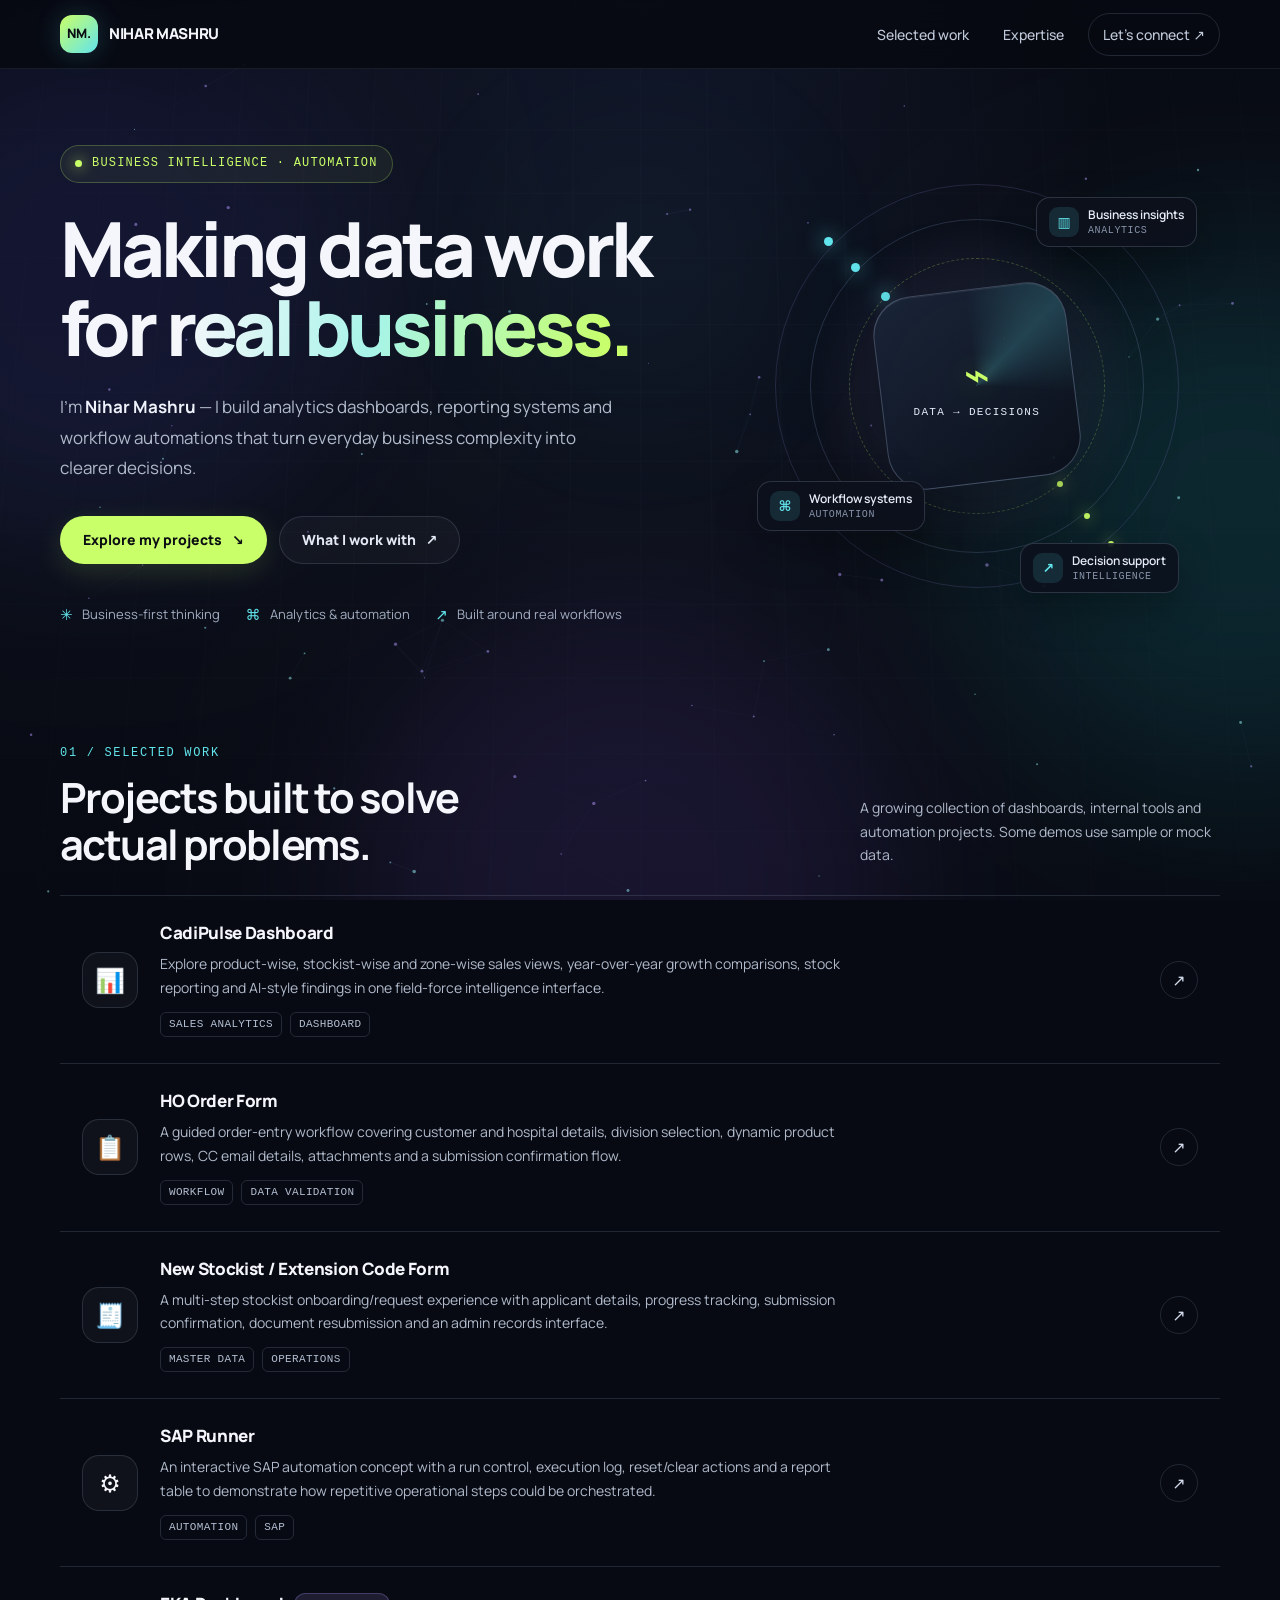
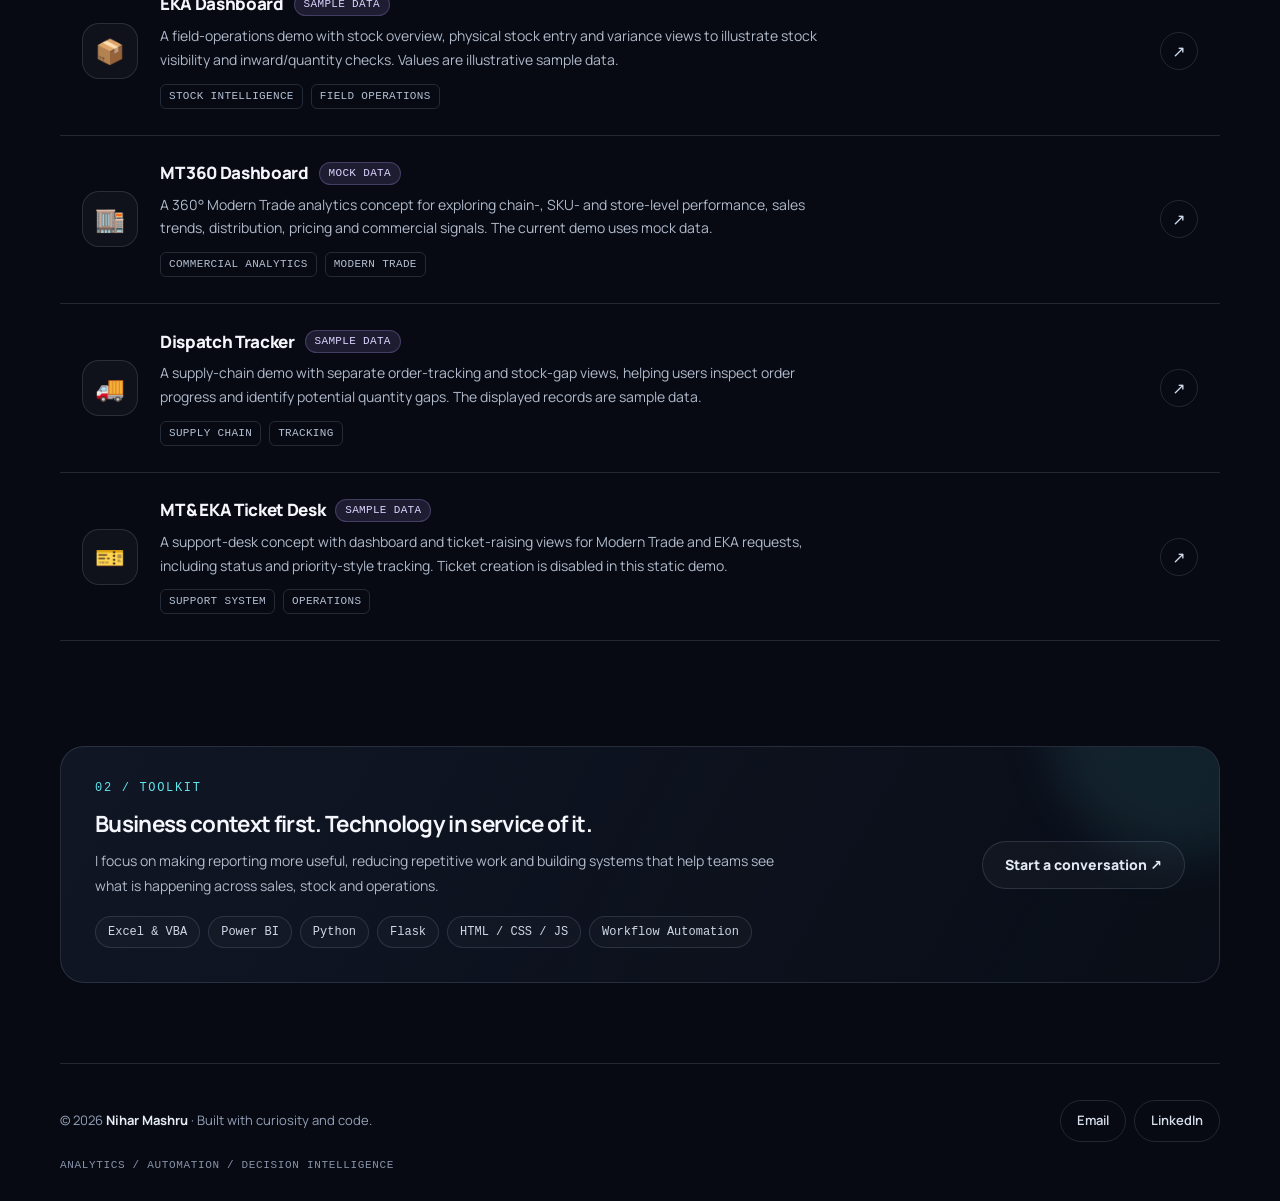
==== commit 1f03ac3e: "Update index.html" ====
--- a/index.html
+++ b/index.html
@@ -2,58 +2,68 @@
 <html lang="en">
 <head>
   <meta charset="UTF-8">
-  <meta name="viewport" content="width=device-width, initial-scale=1.0">
-  <meta name="theme-color" content="#080b12">
+  <meta name="viewport" content="width=device-width, initial-scale=1, viewport-fit=cover">
+  <meta name="theme-color" content="#070a12">
   <meta name="description" content="Nihar Mashru — business analytics, dashboards, workflow automation and decision intelligence projects.">
   <title>Nihar Mashru — Analytics & Automation</title>
   <link rel="preconnect" href="https://fonts.googleapis.com">
   <link rel="preconnect" href="https://fonts.gstatic.com" crossorigin>
   <link href="https://fonts.googleapis.com/css2?family=DM+Mono:wght@400;500&family=Manrope:wght@400;500;600;700;800&display=swap" rel="stylesheet">
+  <script>document.documentElement.classList.add('js');</script>
   <style>
     :root {
-      --bg: #080b12;
+      --bg: #070a12;
       --panel: rgba(16, 21, 33, .72);
-      --panel-hover: rgba(22, 29, 45, .88);
       --text: #f4f6fb;
-      --muted: #9aa5b8;
-      --subtle: #647087;
-      --line: rgba(173, 190, 220, .13);
+      --muted: #b0bacb;      /* brighter than before: readable on dark */
+      --subtle: #8793a9;
+      --line: rgba(173, 190, 220, .16);
       --lime: #c9ff68;
-      --cyan: #68e7ef;
-      --violet: #a38bff;
+      --cyan: #62e4ec;
+      --violet: #b09cff;
       --max: 1160px;
+      --gutter: clamp(16px, 4vw, 32px);
+      --sans: 'Manrope', system-ui, -apple-system, 'Segoe UI', Roboto, sans-serif;
+      --mono: 'DM Mono', ui-monospace, SFMono-Regular, Menlo, monospace;
     }
     * { box-sizing: border-box; margin: 0; padding: 0; }
-    html { scroll-behavior: smooth; scroll-padding-top: 90px; }
+    html { scroll-behavior: smooth; scroll-padding-top: 88px; -webkit-text-size-adjust: 100%; }
     body {
-      min-height: 100vh;
+      min-height: 100vh; min-height: 100svh;
       overflow-x: hidden;
       background: var(--bg);
       color: var(--text);
-      font-family: 'Manrope', sans-serif;
+      font-family: var(--sans);
+      font-size: 16px;
+      line-height: 1.5;
       -webkit-font-smoothing: antialiased;
+      overflow-wrap: break-word;
     }
     a { color: inherit; }
     button, a { -webkit-tap-highlight-color: transparent; }
+    :focus-visible { outline: 2px solid var(--cyan); outline-offset: 3px; border-radius: 8px; }
+
+    /* ---------- Background scene ---------- */
     .scene {
       position: fixed; inset: 0; z-index: -3; overflow: hidden; pointer-events: none;
       background:
-        radial-gradient(ellipse at 50% -20%, rgba(64, 82, 145, .19), transparent 55%),
-        linear-gradient(180deg, #080b12 0%, #090d15 50%, #080b12 100%);
-    }
-    #particles { position: absolute; inset: 0; width: 100%; height: 100%; opacity: .76; }
+        radial-gradient(ellipse at 50% -20%, rgba(64, 82, 145, .22), transparent 55%),
+        linear-gradient(180deg, #070a12 0%, #0a0e17 50%, #070a12 100%);
+    }
+    #particles { position: absolute; inset: 0; width: 100%; height: 100%; opacity: .7; }
     .grid-wash {
       position: absolute; inset: -20%;
-      background-image: linear-gradient(rgba(148,166,205,.045) 1px, transparent 1px),
-                        linear-gradient(90deg, rgba(148,166,205,.045) 1px, transparent 1px);
+      background-image: linear-gradient(rgba(148,166,205,.05) 1px, transparent 1px),
+                        linear-gradient(90deg, rgba(148,166,205,.05) 1px, transparent 1px);
       background-size: 64px 64px;
+      -webkit-mask-image: radial-gradient(ellipse at 50% 38%, black 0%, transparent 72%);
       mask-image: radial-gradient(ellipse at 50% 38%, black 0%, transparent 72%);
       transform: perspective(900px) rotateX(8deg) scale(1.1);
       opacity: .38;
     }
     .aurora {
-      position: absolute; width: 42vw; height: 42vw; min-width: 320px; min-height: 320px;
-      border-radius: 50%; filter: blur(90px); opacity: .13; mix-blend-mode: screen;
+      position: absolute; width: 42vw; height: 42vw; min-width: 280px; min-height: 280px;
+      border-radius: 50%; filter: blur(90px); opacity: .12; mix-blend-mode: screen;
       animation: drift 22s ease-in-out infinite alternate;
     }
     .aurora.one { top: 0; left: -14%; background: #5a55ff; }
@@ -62,178 +72,213 @@
     .cursor-glow {
       position: fixed; width: 460px; height: 460px; border-radius: 50%; z-index: -1;
       pointer-events: none; opacity: .16; filter: blur(85px);
-      background: radial-gradient(circle, rgba(104,231,239,.35), transparent 66%);
+      background: radial-gradient(circle, rgba(98,228,236,.35), transparent 66%);
       transform: translate(-50%, -50%); left: 50%; top: 30%;
     }
+    @media (hover: none), (pointer: coarse) { .cursor-glow { display: none; } }
     @keyframes drift { from { transform: translate3d(-4%, -2%, 0) scale(.9); } to { transform: translate3d(8%, 7%, 0) scale(1.12); } }
     @keyframes breathe { 0%,100% { opacity: .65; transform: scale(.98); } 50% { opacity: 1; transform: scale(1.03); } }
     @keyframes orbit { to { transform: rotate(360deg); } }
-    @keyframes rise { from { opacity: 0; transform: translateY(24px); } to { opacity: 1; transform: translateY(0); } }
-    .wrap { width: min(var(--max), calc(100% - 48px)); margin: 0 auto; }
+    @keyframes float { 0%,100% { transform: translateY(0); } 50% { transform: translateY(-8px); } }
+
+    .wrap { width: min(var(--max), 100% - var(--gutter) * 2); margin: 0 auto; }
+
+    /* ---------- Nav ---------- */
     .nav {
-      position: sticky; top: 0; z-index: 20; backdrop-filter: blur(18px);
-      background: rgba(8,11,18,.72); border-bottom: 1px solid rgba(173,190,220,.08);
-    }
-    .nav-inner { height: 76px; display: flex; align-items: center; justify-content: space-between; }
-    .brand { display: inline-flex; align-items: center; gap: 11px; text-decoration: none; font-weight: 800; letter-spacing: -.04em; }
+      position: sticky; top: 0; z-index: 20;
+      background: rgba(7,10,18,.88);
+      -webkit-backdrop-filter: blur(18px); backdrop-filter: blur(18px);
+      border-bottom: 1px solid rgba(173,190,220,.1);
+      padding-top: env(safe-area-inset-top, 0px);
+    }
+    .nav-inner { min-height: 68px; display: flex; align-items: center; justify-content: space-between; gap: 14px; }
+    .brand { display: inline-flex; align-items: center; gap: 11px; text-decoration: none; font-weight: 800; letter-spacing: -.02em; min-width: 0; }
     .brand-mark {
-      width: 36px; height: 36px; border-radius: 12px; display: grid; place-items: center;
+      width: 38px; height: 38px; border-radius: 12px; display: grid; place-items: center; flex: none;
       color: #0a0d13; font-size: 13px; font-weight: 800;
       background: linear-gradient(135deg, var(--lime), var(--cyan));
-      box-shadow: 0 0 26px rgba(104,231,239,.17);
-    }
-    .brand-name { font-size: 15px; }
+      box-shadow: 0 0 26px rgba(98,228,236,.2);
+    }
+    .brand-name { font-size: 15px; white-space: nowrap; }
     .brand-name span { color: var(--muted); font-weight: 500; }
-    .nav-links { display: flex; align-items: center; gap: 30px; }
-    .nav-links a { text-decoration: none; color: #aeb7c8; font-size: 12px; transition: color .2s; }
+    .nav-links { display: flex; align-items: center; gap: 6px; }
+    .nav-links a { text-decoration: none; color: #c0c9d9; font-size: 14px; font-weight: 500; padding: 10px 14px; border-radius: 999px; transition: color .2s, background .2s; }
     .nav-links a:hover { color: var(--lime); }
-    .nav-contact { border: 1px solid var(--line); border-radius: 999px; padding: 10px 15px; }
-    .hero { min-height: 650px; display: grid; grid-template-columns: 1.12fr .88fr; align-items: center; gap: 55px; padding-top: 72px; padding-bottom: 94px; }
+    .nav-links .nav-contact { border: 1px solid var(--line); margin-left: 4px; }
+    .nav-links .nav-contact:hover { border-color: rgba(201,255,104,.4); background: rgba(201,255,104,.06); }
+
+    /* ---------- Hero ---------- */
+    .hero {
+      display: grid; grid-template-columns: minmax(0, 1.12fr) minmax(0, .88fr); align-items: center;
+      gap: clamp(28px, 5vw, 56px);
+      padding-top: clamp(48px, 8vw, 76px); padding-bottom: clamp(56px, 8vw, 96px);
+    }
     .eyebrow {
       display: inline-flex; align-items: center; gap: 10px; color: var(--lime);
-      font: 11px 'DM Mono', monospace; letter-spacing: .13em; text-transform: uppercase;
-      border: 1px solid rgba(201,255,104,.19); background: rgba(201,255,104,.045);
-      border-radius: 999px; padding: 10px 13px; margin-bottom: 27px;
-    }
-    .pulse { width: 7px; height: 7px; border-radius: 50%; background: var(--lime); box-shadow: 0 0 14px var(--lime); animation: breathe 2s infinite; }
-    h1 { font-size: clamp(43px, 6vw, 76px); line-height: 1.04; letter-spacing: -.075em; font-weight: 800; max-width: 700px; }
+      font: 500 12px/1.3 var(--mono); letter-spacing: .1em; text-transform: uppercase;
+      border: 1px solid rgba(201,255,104,.24); background: rgba(201,255,104,.06);
+      border-radius: 999px; padding: 10px 14px; margin-bottom: 26px;
+    }
+    .pulse { width: 7px; height: 7px; flex: none; border-radius: 50%; background: var(--lime); box-shadow: 0 0 14px var(--lime); animation: breathe 2s infinite; }
+    h1 { font-size: clamp(2.6rem, 6.4vw, 4.75rem); line-height: 1.05; letter-spacing: -.05em; font-weight: 800; max-width: 700px; text-wrap: balance; }
     h1 .gradient {
-      color: transparent; background: linear-gradient(100deg, #f5f7fb 8%, #a7f4e9 45%, #c9ff68 95%);
+      color: transparent; background: linear-gradient(100deg, #f5f7fb 5%, #a7f4e9 45%, #c9ff68 95%);
       -webkit-background-clip: text; background-clip: text;
-    }
-    .hero-copy { margin-top: 25px; color: var(--muted); font-size: 15px; line-height: 1.9; max-width: 540px; }
-    .hero-copy strong { color: #e5eaf4; font-weight: 600; }
-    .hero-actions { display: flex; align-items: center; gap: 13px; margin-top: 32px; flex-wrap: wrap; }
+      padding-bottom: .06em;
+    }
+    .hero-copy { margin-top: 24px; color: var(--muted); font-size: clamp(15px, 1.6vw, 17px); line-height: 1.8; max-width: 560px; }
+    .hero-copy strong { color: #eef2fa; font-weight: 700; }
+    .hero-actions { display: flex; align-items: center; gap: 12px; margin-top: 32px; flex-wrap: wrap; }
     .btn {
       display: inline-flex; align-items: center; justify-content: center; gap: 10px; text-decoration: none;
-      font-size: 12px; font-weight: 800; border-radius: 999px; padding: 14px 19px;
+      font-size: 14px; font-weight: 800; border-radius: 999px; padding: 0 22px; min-height: 48px;
       transition: transform .22s, box-shadow .22s, background .22s; border: 1px solid transparent;
     }
-    .btn:hover { transform: translateY(-3px); }
-    .btn-primary { color: #0b0e13; background: var(--lime); box-shadow: 0 8px 28px rgba(201,255,104,.12); }
-    .btn-primary:hover { box-shadow: 0 10px 36px rgba(201,255,104,.25); }
-    .btn-quiet { border-color: var(--line); color: #dce3ef; background: rgba(255,255,255,.025); }
-    .btn-quiet:hover { background: rgba(255,255,255,.07); }
-    .hero-meta { display: flex; gap: 24px; flex-wrap: wrap; margin-top: 43px; }
-    .meta-item { display: flex; align-items: center; gap: 9px; color: #8d99ad; font-size: 11px; }
-    .meta-item .mini { color: var(--cyan); font-size: 14px; }
+    @media (hover: hover) { .btn:hover { transform: translateY(-2px); } }
+    .btn-primary { color: #0b0e13; background: var(--lime); box-shadow: 0 8px 28px rgba(201,255,104,.14); }
+    .btn-primary:hover { box-shadow: 0 10px 36px rgba(201,255,104,.28); }
+    .btn-quiet { border-color: var(--line); color: #e3e9f4; background: rgba(255,255,255,.03); }
+    .btn-quiet:hover { background: rgba(255,255,255,.08); }
+    .hero-meta { display: flex; gap: 12px 26px; flex-wrap: wrap; margin-top: 40px; }
+    .meta-item { display: flex; align-items: center; gap: 9px; color: #a3aec2; font-size: 13px; }
+    .meta-item .mini { color: var(--cyan); font-size: 15px; }
+
+    /* ---------- Hero visual (scales with container) ---------- */
     .visual {
-      min-height: 410px; position: relative; display: grid; place-items: center; isolation: isolate;
+      position: relative; width: 100%; max-width: 440px; aspect-ratio: 1 / 1; margin-inline: auto;
+      display: grid; place-items: center; isolation: isolate; container-type: inline-size;
     }
     .visual::before {
-      content: ''; position: absolute; width: 330px; height: 330px; border-radius: 50%;
-      background: radial-gradient(circle, rgba(104,231,239,.12), rgba(163,139,255,.06) 44%, transparent 70%);
+      content: ''; position: absolute; width: 76%; height: 76%; border-radius: 50%;
+      background: radial-gradient(circle, rgba(98,228,236,.14), rgba(176,156,255,.07) 44%, transparent 70%);
       filter: blur(8px); animation: breathe 7s ease-in-out infinite;
     }
     .orbit {
-      position: absolute; width: 330px; height: 330px; border: 1px solid rgba(151,177,222,.15);
+      position: absolute; width: 76%; aspect-ratio: 1; border: 1px solid rgba(151,177,222,.2);
       border-radius: 50%; animation: orbit 28s linear infinite;
     }
     .orbit::before, .orbit::after { content: ''; position: absolute; border-radius: 50%; }
-    .orbit::before { width: 9px; height: 9px; background: var(--cyan); box-shadow: 0 0 20px var(--cyan); top: 45px; left: 42px; }
-    .orbit::after { width: 6px; height: 6px; background: var(--lime); box-shadow: 0 0 16px var(--lime); bottom: 35px; right: 55px; }
-    .orbit.two { width: 250px; height: 250px; border-style: dashed; border-color: rgba(201,255,104,.22); animation-direction: reverse; animation-duration: 36s; }
-    .orbit.three { width: 390px; height: 390px; border-color: rgba(163,139,255,.12); animation-duration: 48s; }
+    .orbit::before { width: 9px; height: 9px; background: var(--cyan); box-shadow: 0 0 20px var(--cyan); top: 13%; left: 12%; }
+    .orbit::after { width: 6px; height: 6px; background: var(--lime); box-shadow: 0 0 16px var(--lime); bottom: 10%; right: 16%; }
+    .orbit.two { width: 58%; border-style: dashed; border-color: rgba(201,255,104,.26); animation-direction: reverse; animation-duration: 36s; }
+    .orbit.three { width: 92%; border-color: rgba(176,156,255,.16); animation-duration: 48s; }
     .core {
-      position: relative; width: 190px; height: 190px; border-radius: 36px; display: grid; place-items: center;
-      border: 1px solid rgba(198,219,255,.22); background: linear-gradient(145deg, rgba(27,37,57,.92), rgba(10,15,25,.88));
-      box-shadow: 0 28px 90px rgba(0,0,0,.36), inset 0 1px rgba(255,255,255,.08);
+      position: relative; width: 44%; aspect-ratio: 1; border-radius: 20%; display: grid; place-items: center;
+      border: 1px solid rgba(198,219,255,.26); background: linear-gradient(145deg, rgba(27,37,57,.94), rgba(10,15,25,.9));
+      box-shadow: 0 28px 90px rgba(0,0,0,.4), inset 0 1px rgba(255,255,255,.08);
       transform: rotate(-7deg); overflow: hidden;
     }
-    .core::before { content: ''; position: absolute; inset: -50%; background: conic-gradient(from 0deg, transparent, rgba(104,231,239,.17), transparent 28%); animation: orbit 8s linear infinite; }
-    .core-inner { position: relative; z-index: 1; text-align: center; transform: rotate(7deg); }
-    .core-symbol { font-size: 43px; line-height: 1; margin-bottom: 15px; color: var(--lime); text-shadow: 0 0 28px rgba(201,255,104,.24); }
-    .core-label { font: 10px 'DM Mono', monospace; letter-spacing: .16em; color: #dbe5f6; }
+    .core::before { content: ''; position: absolute; inset: -50%; background: conic-gradient(from 0deg, transparent, rgba(98,228,236,.2), transparent 28%); animation: orbit 8s linear infinite; }
+    .core-inner { position: relative; z-index: 1; text-align: center; transform: rotate(7deg); padding: 0 6%; }
+    .core-symbol { font-size: clamp(32px, 10cqw, 44px); line-height: 1; margin-bottom: 10px; color: var(--lime); text-shadow: 0 0 28px rgba(201,255,104,.3); }
+    .core-label { font: 500 clamp(9px, 2.5cqw, 11px)/1.4 var(--mono); letter-spacing: .12em; color: #e3ebf9; }
     .float-tag {
-      position: absolute; display: flex; align-items: center; gap: 9px; padding: 11px 13px;
-      border: 1px solid rgba(173,190,220,.16); background: rgba(12,17,28,.78); backdrop-filter: blur(12px);
-      border-radius: 13px; box-shadow: 0 16px 42px rgba(0,0,0,.2); font-size: 10px; color: #dce4f2;
-      animation: float 6s ease-in-out infinite;
-    }
-    .float-tag small { display: block; color: var(--subtle); font: 9px 'DM Mono', monospace; margin-top: 3px; }
-    .float-icon { width: 30px; height: 30px; display: grid; place-items: center; border-radius: 9px; background: rgba(104,231,239,.09); color: var(--cyan); font-size: 14px; }
-    .tag-a { top: 57px; right: -3px; }
-    .tag-b { bottom: 63px; left: -7px; animation-delay: -2s; }
-    .tag-c { bottom: 35px; right: 8px; animation-delay: -4s; }
-    @keyframes float { 0%,100% { transform: translateY(0); } 50% { transform: translateY(-10px); } }
-    .section-head { display: flex; align-items: end; justify-content: space-between; gap: 24px; margin-bottom: 27px; }
-    .section-kicker { font: 10px 'DM Mono', monospace; text-transform: uppercase; letter-spacing: .15em; color: var(--cyan); margin-bottom: 11px; }
-    h2 { font-size: clamp(28px, 3.5vw, 42px); letter-spacing: -.06em; line-height: 1.12; }
-    .section-note { color: var(--muted); font-size: 12px; line-height: 1.7; max-width: 340px; }
-    .projects { padding: 40px 0 105px; }
+      position: absolute; display: flex; align-items: center; gap: 9px; padding: 9px 12px;
+      border: 1px solid rgba(173,190,220,.2); background: rgba(12,17,28,.86);
+      -webkit-backdrop-filter: blur(12px); backdrop-filter: blur(12px);
+      border-radius: 14px; box-shadow: 0 16px 42px rgba(0,0,0,.28); font-size: 12px; font-weight: 600; line-height: 1.25; color: #e6ecf7;
+      animation: float 6s ease-in-out infinite; max-width: 62%;
+    }
+    .float-tag small { display: block; color: var(--subtle); font: 500 10px/1.2 var(--mono); letter-spacing: .06em; margin-top: 3px; }
+    .float-icon { width: 30px; height: 30px; flex: none; display: grid; place-items: center; border-radius: 9px; background: rgba(98,228,236,.12); color: var(--cyan); font-size: 14px; }
+    .tag-a { top: 7%; right: 0; }
+    .tag-b { bottom: 17%; left: 0; animation-delay: -2s; }
+    .tag-c { bottom: 3%; right: 4%; animation-delay: -4s; }
+
+    /* ---------- Sections ---------- */
+    .section-head { display: flex; align-items: flex-end; justify-content: space-between; gap: 24px; margin-bottom: 28px; }
+    .section-kicker { font: 500 12px/1.3 var(--mono); text-transform: uppercase; letter-spacing: .14em; color: var(--cyan); margin-bottom: 12px; }
+    h2 { font-size: clamp(1.75rem, 3.6vw, 2.6rem); letter-spacing: -.045em; line-height: 1.12; text-wrap: balance; }
+    .section-note { color: var(--muted); font-size: 14px; line-height: 1.7; max-width: 360px; }
+    .projects { padding: 24px 0 clamp(64px, 9vw, 105px); }
     .project-list { border-top: 1px solid var(--line); }
     .project {
-      position: relative; display: grid; grid-template-columns: 62px minmax(0,1fr) auto; align-items: center; gap: 23px;
-      padding: 25px 22px; border-bottom: 1px solid var(--line); text-decoration: none;
-      background: rgba(255,255,255,0); transition: background .25s, padding .25s, border-color .25s;
-      overflow: hidden;
-    }
-    .project::after { content: ''; position: absolute; inset: 0 auto 0 0; width: 2px; background: linear-gradient(var(--cyan), var(--lime)); transform: scaleY(0); transform-origin: bottom; transition: transform .25s; }
-    .project:hover { padding-left: 29px; background: linear-gradient(90deg, rgba(104,231,239,.055), rgba(163,139,255,.025) 55%, transparent); border-color: rgba(104,231,239,.18); }
-    .project:hover::after { transform: scaleY(1); }
-    .project-icon { width: 54px; height: 54px; display: grid; place-items: center; border-radius: 17px; border: 1px solid var(--line); background: rgba(255,255,255,.025); font-size: 23px; transition: transform .25s, border-color .25s; }
-    .project:hover .project-icon { transform: rotate(-5deg) scale(1.05); border-color: rgba(104,231,239,.35); }
+      position: relative; display: grid; grid-template-columns: 56px minmax(0,1fr) 38px; align-items: center; gap: 22px;
+      padding: 26px 22px; border-bottom: 1px solid var(--line); text-decoration: none;
+      transition: background .25s, padding .25s, border-color .25s; overflow: hidden;
+    }
+    .project::after { content: ''; position: absolute; inset: 0 auto 0 0; width: 3px; background: linear-gradient(var(--cyan), var(--lime)); transform: scaleY(0); transform-origin: bottom; transition: transform .25s; }
+    @media (hover: hover) {
+      .project:hover { padding-left: 30px; background: linear-gradient(90deg, rgba(98,228,236,.07), rgba(176,156,255,.03) 55%, transparent); border-color: rgba(98,228,236,.22); }
+      .project:hover::after { transform: scaleY(1); }
+      .project:hover .project-icon { transform: rotate(-5deg) scale(1.05); border-color: rgba(98,228,236,.4); }
+      .project:hover .project-arrow { transform: translate(2px,-2px); color: #0a0e13; background: var(--lime); border-color: var(--lime); }
+    }
+    .project:active { background: rgba(98,228,236,.06); }
+    .project-icon { width: 56px; height: 56px; display: grid; place-items: center; border-radius: 17px; border: 1px solid var(--line); background: rgba(255,255,255,.035); font-size: 24px; transition: transform .25s, border-color .25s; }
     .project-main { min-width: 0; }
-    .project-title { font-size: 15px; font-weight: 800; letter-spacing: -.025em; display: flex; align-items: center; gap: 10px; flex-wrap: wrap; }
-    .project-desc { margin-top: 7px; color: var(--muted); font-size: 12px; line-height: 1.7; max-width: 680px; }
-    .project-tags { display: flex; flex-wrap: wrap; gap: 7px; margin-top: 10px; }
-    .tag { color: #9ca9bf; font: 9px 'DM Mono', monospace; border: 1px solid rgba(173,190,220,.12); border-radius: 5px; padding: 4px 6px; }
-    .project-arrow { width: 35px; height: 35px; border: 1px solid var(--line); color: #c9d4e6; border-radius: 50%; display: grid; place-items: center; font-size: 15px; transition: transform .25s, color .25s, background .25s; }
-    .project:hover .project-arrow { transform: translate(2px,-2px); color: #0a0e13; background: var(--lime); border-color: var(--lime); }
-    .badge { font: 9px 'DM Mono', monospace; color: #d5c9ff; background: rgba(163,139,255,.1); border: 1px solid rgba(163,139,255,.18); border-radius: 999px; padding: 4px 7px; letter-spacing: .02em; }
-    .about-strip { padding: 30px; border: 1px solid var(--line); border-radius: 22px; background: linear-gradient(120deg, rgba(18,25,40,.8), rgba(12,17,28,.5)); display: grid; grid-template-columns: 1fr auto; gap: 30px; align-items: center; position: relative; overflow: hidden; }
-    .about-strip::before { content: ''; position: absolute; width: 260px; height: 260px; right: -90px; top: -150px; border-radius: 50%; background: rgba(104,231,239,.08); filter: blur(25px); }
-    .about-strip h3 { font-size: 20px; letter-spacing: -.04em; }
-    .about-strip p { margin-top: 9px; max-width: 690px; color: var(--muted); font-size: 12px; line-height: 1.8; }
-    .about-chips { display: flex; gap: 7px; flex-wrap: wrap; margin-top: 16px; }
-    .about-chips span { border: 1px solid var(--line); border-radius: 999px; color: #c0cada; font: 9px 'DM Mono', monospace; padding: 7px 9px; }
-    .footer { padding: 35px 0 28px; margin-top: 80px; border-top: 1px solid var(--line); display: flex; align-items: center; justify-content: space-between; gap: 20px; color: #778398; font-size: 10px; }
-    .footer strong { color: #dce3ef; font-weight: 700; }
-    .footer-right { font: 9px 'DM Mono', monospace; letter-spacing: .06em; }
-    .reveal { opacity: 0; transform: translateY(22px); transition: opacity .7s ease, transform .7s cubic-bezier(.2,.7,.2,1); }
-    .reveal.visible { opacity: 1; transform: translateY(0); }
-    .delay-1 { transition-delay: .1s; } .delay-2 { transition-delay: .2s; } .delay-3 { transition-delay: .3s; }
-    @media (max-width: 850px) {
-      .hero { grid-template-columns: 1fr; gap: 15px; padding-top: 75px; padding-bottom: 65px; }
+    .project-title { font-size: 17px; font-weight: 800; letter-spacing: -.02em; line-height: 1.3; display: flex; align-items: center; gap: 8px 10px; flex-wrap: wrap; }
+    .project-desc { margin-top: 8px; color: var(--muted); font-size: 14px; line-height: 1.7; max-width: 680px; }
+    .project-tags { display: flex; flex-wrap: wrap; gap: 8px; margin-top: 12px; }
+    .tag { color: #b4bfd2; font: 500 11px/1 var(--mono); letter-spacing: .03em; border: 1px solid rgba(173,190,220,.18); border-radius: 6px; padding: 6px 8px; }
+    .project-arrow { width: 38px; height: 38px; border: 1px solid var(--line); color: #d3dcec; border-radius: 50%; display: grid; place-items: center; font-size: 16px; transition: transform .25s, color .25s, background .25s, border-color .25s; }
+    .badge { font: 500 11px/1 var(--mono); color: #ddd3ff; background: rgba(176,156,255,.13); border: 1px solid rgba(176,156,255,.26); border-radius: 999px; padding: 5px 9px; letter-spacing: .03em; white-space: nowrap; }
+
+    .about-strip { padding: clamp(24px, 4vw, 34px); border: 1px solid var(--line); border-radius: 24px; background: linear-gradient(120deg, rgba(18,25,40,.85), rgba(12,17,28,.55)); display: grid; grid-template-columns: minmax(0,1fr) auto; gap: 28px; align-items: center; position: relative; overflow: hidden; }
+    .about-strip::before { content: ''; position: absolute; width: 260px; height: 260px; right: -90px; top: -150px; border-radius: 50%; background: rgba(98,228,236,.09); filter: blur(25px); pointer-events: none; }
+    .about-strip > * { position: relative; }
+    .about-strip h3 { font-size: clamp(1.15rem, 2.4vw, 1.4rem); letter-spacing: -.03em; line-height: 1.3; }
+    .about-strip p { margin-top: 10px; max-width: 690px; color: var(--muted); font-size: 14px; line-height: 1.8; }
+    .about-chips { display: flex; gap: 8px; flex-wrap: wrap; margin-top: 18px; }
+    .about-chips span { border: 1px solid var(--line); background: rgba(255,255,255,.025); border-radius: 999px; color: #d0d8e6; font: 500 12px/1 var(--mono); padding: 9px 12px; }
+
+    .footer { padding: 36px 0 calc(28px + env(safe-area-inset-bottom, 0px)); margin-top: clamp(48px, 7vw, 80px); border-top: 1px solid var(--line); display: flex; align-items: center; justify-content: space-between; gap: 16px 24px; flex-wrap: wrap; color: #94a0b6; font-size: 13px; }
+    .footer strong { color: #e6ecf6; font-weight: 700; }
+    .footer-links { display: flex; gap: 8px; flex-wrap: wrap; }
+    .footer-links a { text-decoration: none; color: #d7dfec; border: 1px solid var(--line); border-radius: 999px; padding: 10px 16px; font-size: 13px; font-weight: 600; transition: border-color .2s, color .2s; }
+    .footer-links a:hover { color: var(--lime); border-color: rgba(201,255,104,.4); }
+    .footer-right { font: 500 11px/1.4 var(--mono); letter-spacing: .06em; width: 100%; color: var(--subtle); }
+
+    /* reveal only when JS is running, so content never stays hidden */
+    .js .reveal { opacity: 0; transform: translateY(22px); transition: opacity .7s ease, transform .7s cubic-bezier(.2,.7,.2,1); }
+    .js .reveal.visible { opacity: 1; transform: translateY(0); }
+    .delay-1 { transition-delay: .1s !important; } .delay-2 { transition-delay: .2s !important; } .delay-3 { transition-delay: .3s !important; }
+
+    /* ---------- Responsive ---------- */
+    @media (max-width: 900px) {
+      .hero { grid-template-columns: minmax(0,1fr); }
       .hero-content { text-align: center; }
-      .eyebrow { margin-left: auto; margin-right: auto; }
-      h1, .hero-copy { margin-left: auto; margin-right: auto; }
+      .eyebrow { margin-inline: auto; }
+      h1, .hero-copy { margin-inline: auto; }
       .hero-actions, .hero-meta { justify-content: center; }
-      .visual { min-height: 360px; }
-      .tag-a { right: 5%; } .tag-b { left: 5%; }
-      .section-head { align-items: start; flex-direction: column; }
-      .section-note { max-width: 520px; }
+      .visual { max-width: 400px; }
+      .section-head { align-items: flex-start; flex-direction: column; gap: 14px; }
+      .section-note { max-width: 540px; }
+      .about-strip { grid-template-columns: minmax(0,1fr); }
+      .about-strip .btn { justify-self: start; }
     }
     @media (max-width: 600px) {
-      .wrap { width: min(100% - 32px, var(--max)); }
-      .nav-inner { height: 66px; }
-      .nav-links { gap: 14px; }
-      .nav-links a { font-size: 11px; }
-      .nav-links a:first-child { display: none; }
-      .nav-contact { padding: 8px 11px; }
-      .hero { padding-top: 58px; }
-      h1 { font-size: clamp(42px, 12vw, 60px); }
-      .hero-copy { font-size: 13px; }
-      .hero-meta { gap: 12px 18px; margin-top: 29px; }
-      .visual { min-height: 300px; transform: scale(.88); margin: -10px 0; }
-      .orbit { width: 260px; height: 260px; } .orbit.two { width: 205px; height: 205px; } .orbit.three { width: 305px; height: 305px; }
-      .core { width: 155px; height: 155px; border-radius: 30px; }
-      .tag-a { top: 35px; right: -2px; } .tag-b { bottom: 40px; left: -6px; } .tag-c { bottom: 10px; right: 2px; }
-      .float-tag { padding: 8px 9px; }
-      .project { grid-template-columns: 44px minmax(0,1fr) 27px; gap: 12px; padding: 20px 5px; }
-      .project:hover { padding-left: 9px; }
-      .project-icon { width: 42px; height: 42px; border-radius: 13px; font-size: 19px; }
-      .project-title { font-size: 13px; gap: 6px; }
-      .project-desc { font-size: 11px; }
-      .project-arrow { width: 27px; height: 27px; font-size: 12px; }
-      .about-strip { padding: 23px 19px; grid-template-columns: 1fr; gap: 20px; }
-      .about-strip h3 { font-size: 18px; }
-      .about-strip .btn { justify-self: start; }
-      .footer { margin-top: 55px; flex-direction: column; align-items: flex-start; }
+      html { scroll-padding-top: 76px; }
+      .nav-inner { min-height: 64px; }
+      .nav-links a:not(.nav-contact) { display: none; }
+      .nav-links a { font-size: 13px; padding: 10px 14px; }
+      .hero-actions .btn { flex: 1 1 100%; }
+      .eyebrow { font-size: 11px; letter-spacing: .08em; padding: 9px 12px; }
+      .hero-meta { flex-direction: column; align-items: center; gap: 10px; margin-top: 30px; }
+      .visual { max-width: 340px; }
+      .float-tag { padding: 7px 9px; gap: 7px; font-size: 11px; border-radius: 12px; }
+      .float-icon { width: 26px; height: 26px; font-size: 12px; }
+      .float-tag small { font-size: 9px; }
+      .project { grid-template-columns: 44px minmax(0,1fr); gap: 4px 14px; padding: 22px 8px; align-items: start; }
+      .project-icon { width: 44px; height: 44px; border-radius: 13px; font-size: 20px; }
+      .project-arrow { display: none; }
+      .project-title { font-size: 16px; }
+      .project-desc { font-size: 13.5px; }
+      .about-strip { border-radius: 20px; }
+      .about-strip .btn { justify-self: stretch; }
+      .footer { flex-direction: column; align-items: flex-start; }
+      .footer-links { width: 100%; }
+      .footer-links a { flex: 1 1 auto; text-align: center; }
+    }
+    @media (max-width: 380px) {
+      .brand-name span { display: none; }
+      .visual { max-width: 300px; }
+      .tag-c { display: none; }
     }
     @media (prefers-reduced-motion: reduce) {
-      *, *::before, *::after { animation-duration: .01ms !important; animation-iteration-count: 1 !important; scroll-behavior: auto !important; transition-duration: .01ms !important; }
-      .reveal { opacity: 1; transform: none; }
+      html { scroll-behavior: auto; }
+      *, *::before, *::after { animation-duration: .01ms !important; animation-iteration-count: 1 !important; transition-duration: .01ms !important; }
+      .js .reveal { opacity: 1; transform: none; }
       #particles { display: none; }
     }
   </style>
@@ -246,11 +291,11 @@
   </div>
   <div class="cursor-glow" id="cursorGlow" aria-hidden="true"></div>
 
-  <nav class="nav">
+  <nav class="nav" aria-label="Primary">
     <div class="wrap nav-inner">
       <a class="brand" href="#" aria-label="Nihar Mashru home">
         <span class="brand-mark">NM.</span>
-        <span class="brand-name">NIHAR MASHRU <span>/ PROJECTS</span></span>
+        <span class="brand-name">NIHAR MASHRU</span>
       </a>
       <div class="nav-links">
         <a href="#work">Selected work</a>
@@ -269,13 +314,13 @@
           I'm <strong>Nihar Mashru</strong> — I build analytics dashboards, reporting systems and workflow automations that turn everyday business complexity into clearer decisions.
         </p>
         <div class="hero-actions reveal delay-3">
-          <a class="btn btn-primary" href="#work">Explore my projects <span>↘</span></a>
-          <a class="btn btn-quiet" href="#about">What I work with <span>↗</span></a>
+          <a class="btn btn-primary" href="#work">Explore my projects <span aria-hidden="true">↘</span></a>
+          <a class="btn btn-quiet" href="#about">What I work with <span aria-hidden="true">↗</span></a>
         </div>
         <div class="hero-meta reveal delay-3">
-          <div class="meta-item"><span class="mini">✳</span> Business-first thinking</div>
-          <div class="meta-item"><span class="mini">⌘</span> Analytics & automation</div>
-          <div class="meta-item"><span class="mini">↗</span> Built around real workflows</div>
+          <div class="meta-item"><span class="mini" aria-hidden="true">✳</span> Business-first thinking</div>
+          <div class="meta-item"><span class="mini" aria-hidden="true">⌘</span> Analytics & automation</div>
+          <div class="meta-item"><span class="mini" aria-hidden="true">↗</span> Built around real workflows</div>
         </div>
       </div>
 
@@ -283,13 +328,13 @@
         <div class="orbit three"></div><div class="orbit"></div><div class="orbit two"></div>
         <div class="core">
           <div class="core-inner">
-            <div class="core-symbol">⌁</div>
+            <div class="core-symbol" aria-hidden="true">⌁</div>
             <div class="core-label">DATA → DECISIONS</div>
           </div>
         </div>
-        <div class="float-tag tag-a"><span class="float-icon">▥</span><span>Business insights<small>ANALYTICS</small></span></div>
-        <div class="float-tag tag-b"><span class="float-icon">⌘</span><span>Workflow systems<small>AUTOMATION</small></span></div>
-        <div class="float-tag tag-c"><span class="float-icon">↗</span><span>Decision support<small>INTELLIGENCE</small></span></div>
+        <div class="float-tag tag-a"><span class="float-icon" aria-hidden="true">▥</span><span>Business insights<small>ANALYTICS</small></span></div>
+        <div class="float-tag tag-b"><span class="float-icon" aria-hidden="true">⌘</span><span>Workflow systems<small>AUTOMATION</small></span></div>
+        <div class="float-tag tag-c"><span class="float-icon" aria-hidden="true">↗</span><span>Decision support<small>INTELLIGENCE</small></span></div>
       </div>
     </section>
 
@@ -304,68 +349,68 @@
 
       <div class="project-list">
         <a class="project reveal" href="CadiPulse_Dashboard.html">
-          <div class="project-icon">📊</div>
+          <div class="project-icon" aria-hidden="true">📊</div>
           <div class="project-main">
             <div class="project-title">CadiPulse Dashboard</div>
             <p class="project-desc">Explore product-wise, stockist-wise and zone-wise sales views, year-over-year growth comparisons, stock reporting and AI-style findings in one field-force intelligence interface.</p>
             <div class="project-tags"><span class="tag">SALES ANALYTICS</span><span class="tag">DASHBOARD</span></div>
-          </div><span class="project-arrow">↗</span>
+          </div><span class="project-arrow" aria-hidden="true">↗</span>
         </a>
         <a class="project reveal" href="HO_Order_Form.html">
-          <div class="project-icon">📋</div>
+          <div class="project-icon" aria-hidden="true">📋</div>
           <div class="project-main">
             <div class="project-title">HO Order Form</div>
             <p class="project-desc">A guided order-entry workflow covering customer and hospital details, division selection, dynamic product rows, CC email details, attachments and a submission confirmation flow.</p>
             <div class="project-tags"><span class="tag">WORKFLOW</span><span class="tag">DATA VALIDATION</span></div>
-          </div><span class="project-arrow">↗</span>
+          </div><span class="project-arrow" aria-hidden="true">↗</span>
         </a>
         <a class="project reveal" href="New_Stk.html">
-          <div class="project-icon">🧾</div>
+          <div class="project-icon" aria-hidden="true">🧾</div>
           <div class="project-main">
             <div class="project-title">New Stockist / Extension Code Form</div>
             <p class="project-desc">A multi-step stockist onboarding/request experience with applicant details, progress tracking, submission confirmation, document resubmission and an admin records interface.</p>
             <div class="project-tags"><span class="tag">MASTER DATA</span><span class="tag">OPERATIONS</span></div>
-          </div><span class="project-arrow">↗</span>
+          </div><span class="project-arrow" aria-hidden="true">↗</span>
         </a>
         <a class="project reveal" href="SAP_RUNNER.html">
-          <div class="project-icon">⚙️</div>
+          <div class="project-icon" aria-hidden="true">⚙️</div>
           <div class="project-main">
             <div class="project-title">SAP Runner</div>
             <p class="project-desc">An interactive SAP automation concept with a run control, execution log, reset/clear actions and a report table to demonstrate how repetitive operational steps could be orchestrated.</p>
             <div class="project-tags"><span class="tag">AUTOMATION</span><span class="tag">SAP</span></div>
-          </div><span class="project-arrow">↗</span>
+          </div><span class="project-arrow" aria-hidden="true">↗</span>
         </a>
         <a class="project reveal" href="EKA_Dashboard.html">
-          <div class="project-icon">📦</div>
+          <div class="project-icon" aria-hidden="true">📦</div>
           <div class="project-main">
             <div class="project-title">EKA Dashboard <span class="badge">SAMPLE DATA</span></div>
             <p class="project-desc">A field-operations demo with stock overview, physical stock entry and variance views to illustrate stock visibility and inward/quantity checks. Values are illustrative sample data.</p>
             <div class="project-tags"><span class="tag">STOCK INTELLIGENCE</span><span class="tag">FIELD OPERATIONS</span></div>
-          </div><span class="project-arrow">↗</span>
+          </div><span class="project-arrow" aria-hidden="true">↗</span>
         </a>
         <a class="project reveal" href="mt360/index2.html">
-          <div class="project-icon">🏬</div>
+          <div class="project-icon" aria-hidden="true">🏬</div>
           <div class="project-main">
             <div class="project-title">MT 360 Dashboard <span class="badge">MOCK DATA</span></div>
             <p class="project-desc">A 360° Modern Trade analytics concept for exploring chain-, SKU- and store-level performance, sales trends, distribution, pricing and commercial signals. The current demo uses mock data.</p>
             <div class="project-tags"><span class="tag">COMMERCIAL ANALYTICS</span><span class="tag">MODERN TRADE</span></div>
-          </div><span class="project-arrow">↗</span>
+          </div><span class="project-arrow" aria-hidden="true">↗</span>
         </a>
         <a class="project reveal" href="Dispatch_Tracker.html">
-          <div class="project-icon">🚚</div>
+          <div class="project-icon" aria-hidden="true">🚚</div>
           <div class="project-main">
             <div class="project-title">Dispatch Tracker <span class="badge">SAMPLE DATA</span></div>
             <p class="project-desc">A supply-chain demo with separate order-tracking and stock-gap views, helping users inspect order progress and identify potential quantity gaps. The displayed records are sample data.</p>
             <div class="project-tags"><span class="tag">SUPPLY CHAIN</span><span class="tag">TRACKING</span></div>
-          </div><span class="project-arrow">↗</span>
+          </div><span class="project-arrow" aria-hidden="true">↗</span>
         </a>
         <a class="project reveal" href="Ticket_System.html">
-          <div class="project-icon">🎫</div>
-          <div class="project-main">
-            <div class="project-title">MT & EKA Ticket Desk <span class="badge">SAMPLE DATA</span></div>
+          <div class="project-icon" aria-hidden="true">🎫</div>
+          <div class="project-main">
+            <div class="project-title">MT &amp; EKA Ticket Desk <span class="badge">SAMPLE DATA</span></div>
             <p class="project-desc">A support-desk concept with dashboard and ticket-raising views for Modern Trade and EKA requests, including status and priority-style tracking. Ticket creation is disabled in this static demo.</p>
             <div class="project-tags"><span class="tag">SUPPORT SYSTEM</span><span class="tag">OPERATIONS</span></div>
-          </div><span class="project-arrow">↗</span>
+          </div><span class="project-arrow" aria-hidden="true">↗</span>
         </a>
       </div>
     </section>
@@ -387,6 +432,10 @@
 
   <footer class="wrap footer" id="contact">
     <div>© 2026 <strong>Nihar Mashru</strong> · Built with curiosity and code.</div>
+    <div class="footer-links">
+      <a href="mailto:mashrunihar1@gmail.com">Email</a>
+      <a href="https://www.linkedin.com/in/nihar-mashru-5180281bb" target="_blank" rel="noopener">LinkedIn</a>
+    </div>
     <div class="footer-right">ANALYTICS / AUTOMATION / DECISION INTELLIGENCE</div>
   </footer>
 
@@ -396,7 +445,7 @@
       const ctx = canvas.getContext('2d');
       const glow = document.getElementById('cursorGlow');
       const reduceMotion = window.matchMedia('(prefers-reduced-motion: reduce)').matches;
-      let width = 0, height = 0, points = [], raf = 0;
+      let width = 0, height = 0, points = [], raf = 0, running = false;
       const pointer = { x: -1000, y: -1000, active: false };
       const dpr = () => Math.min(window.devicePixelRatio || 1, 1.7);
 
@@ -406,10 +455,9 @@
         const ratio = dpr();
         canvas.width = Math.floor(width * ratio);
         canvas.height = Math.floor(height * ratio);
-        canvas.style.width = width + 'px';
-        canvas.style.height = height + 'px';
         ctx.setTransform(ratio, 0, 0, ratio, 0, 0);
-        const count = Math.min(105, Math.max(38, Math.floor(width * height / 14500)));
+        const cap = width < 700 ? 52 : 105;
+        const count = Math.min(cap, Math.max(32, Math.floor(width * height / 14500)));
         points = Array.from({ length: count }, () => ({
           x: Math.random() * width, y: Math.random() * height,
           vx: (Math.random() - .5) * .24, vy: (Math.random() - .5) * .24,
@@ -434,33 +482,37 @@
             const q = points[j], dx = p.x - q.x, dy = p.y - q.y, d = Math.hypot(dx, dy);
             if (d < 112) {
               ctx.beginPath(); ctx.moveTo(p.x, p.y); ctx.lineTo(q.x, q.y);
-              ctx.strokeStyle = `rgba(116, 170, 205, ${(1 - d / 112) * .14})`;
+              ctx.strokeStyle = `rgba(116, 170, 205, ${(1 - d / 112) * .16})`;
               ctx.lineWidth = .7; ctx.stroke();
             }
           }
         }
-        if (!reduceMotion) raf = requestAnimationFrame(draw);
+        if (running) raf = requestAnimationFrame(draw);
       }
-      resize(); draw();
-      window.addEventListener('resize', () => { resize(); if (reduceMotion) draw(); }, { passive: true });
+      function start() { if (reduceMotion || running) return; running = true; raf = requestAnimationFrame(draw); }
+      function stop() { running = false; cancelAnimationFrame(raf); }
+
+      resize(); draw(); start();
+      document.addEventListener('visibilitychange', () => document.hidden ? stop() : start());
+      let resizeTimer;
+      window.addEventListener('resize', () => {
+        clearTimeout(resizeTimer);
+        resizeTimer = setTimeout(() => { resize(); if (!running) draw(); }, 120);
+      }, { passive: true });
       window.addEventListener('pointermove', (e) => {
+        if (e.pointerType && e.pointerType !== 'mouse') return;
         pointer.x = e.clientX; pointer.y = e.clientY; pointer.active = true;
-        if (glow && !reduceMotion) {
-          glow.style.left = e.clientX + 'px'; glow.style.top = e.clientY + 'px';
-        }
+        if (glow && !reduceMotion) { glow.style.left = e.clientX + 'px'; glow.style.top = e.clientY + 'px'; }
       }, { passive: true });
-      window.addEventListener('pointerleave', () => { pointer.active = false; }, { passive: true });
+      document.addEventListener('pointerleave', () => { pointer.active = false; }, { passive: true });
 
       const revealItems = document.querySelectorAll('.reveal');
       if ('IntersectionObserver' in window && !reduceMotion) {
         const observer = new IntersectionObserver((entries) => {
           entries.forEach((entry) => {
-            if (entry.isIntersecting) {
-              entry.target.classList.add('visible');
-              observer.unobserve(entry.target);
-            }
+            if (entry.isIntersecting) { entry.target.classList.add('visible'); observer.unobserve(entry.target); }
           });
-        }, { threshold: .12, rootMargin: '0px 0px -25px 0px' });
+        }, { threshold: .1, rootMargin: '0px 0px -25px 0px' });
         revealItems.forEach((el) => observer.observe(el));
       } else {
         revealItems.forEach((el) => el.classList.add('visible'));
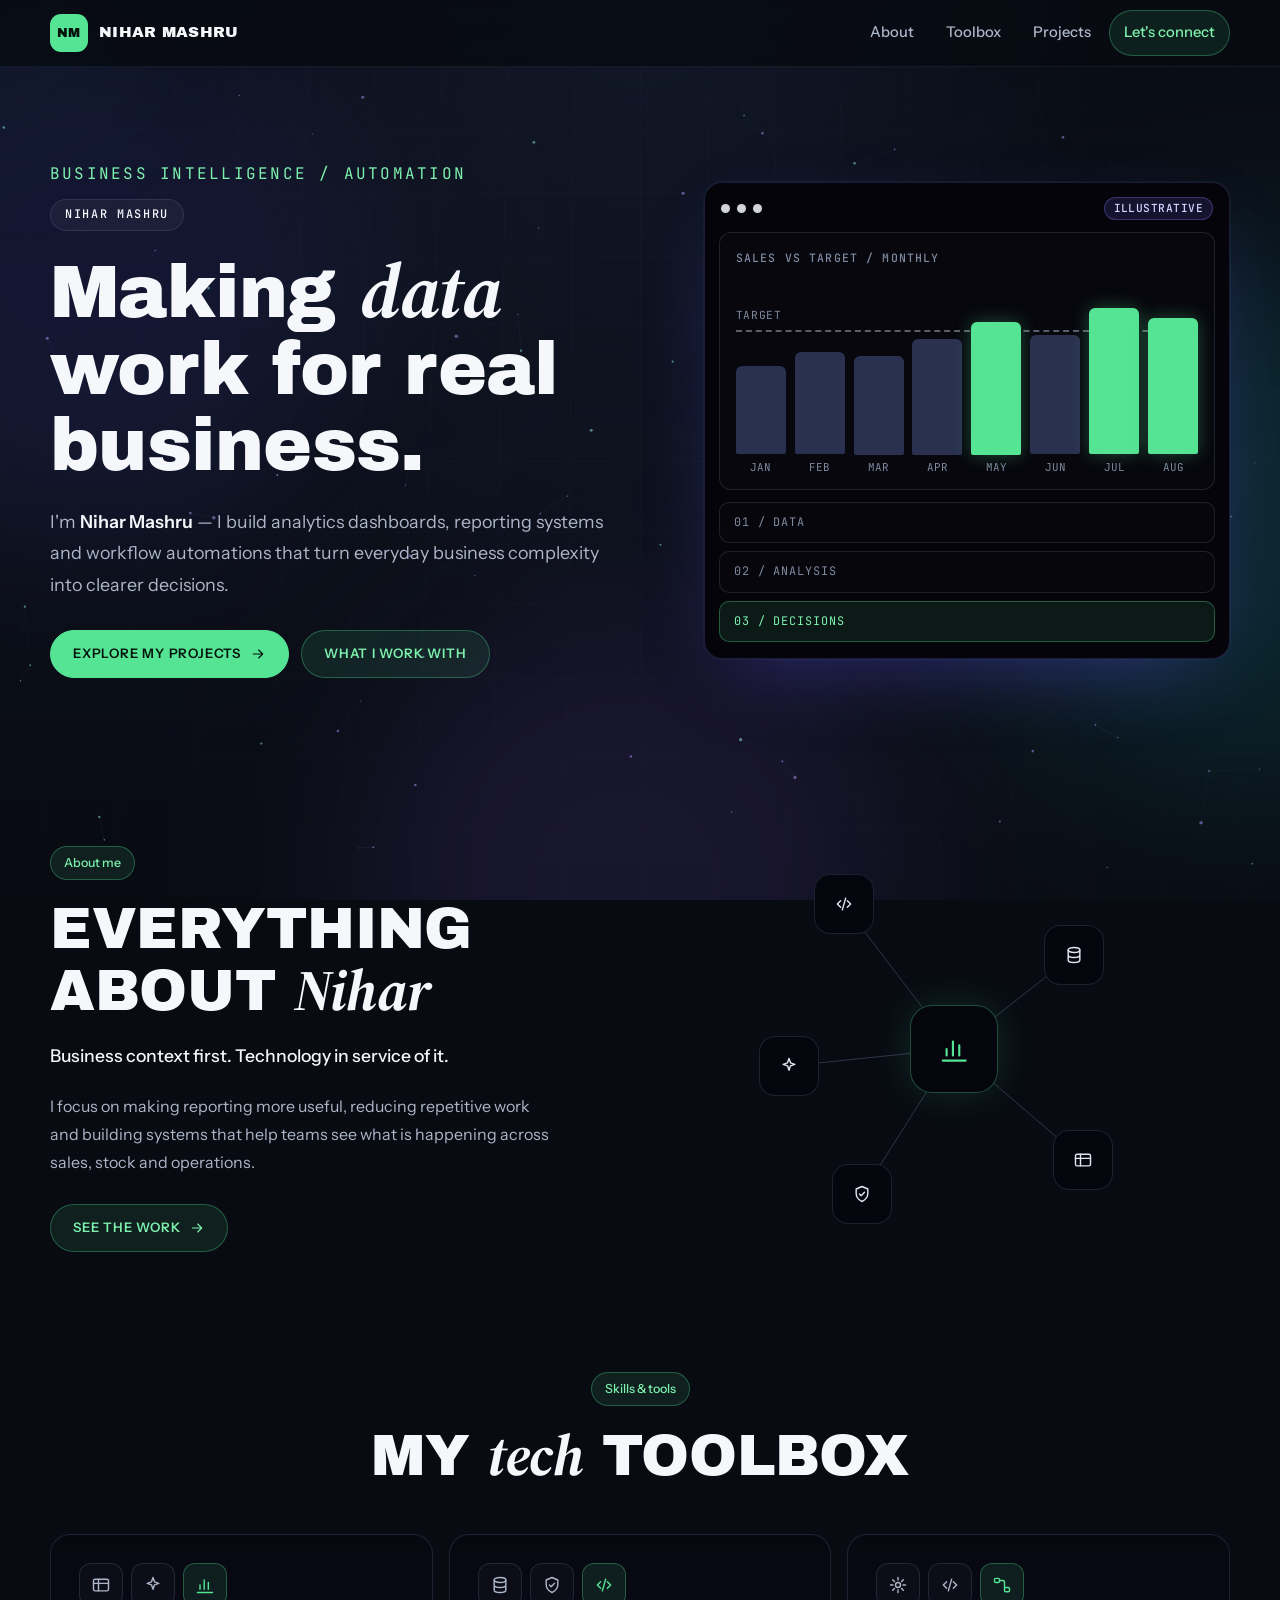
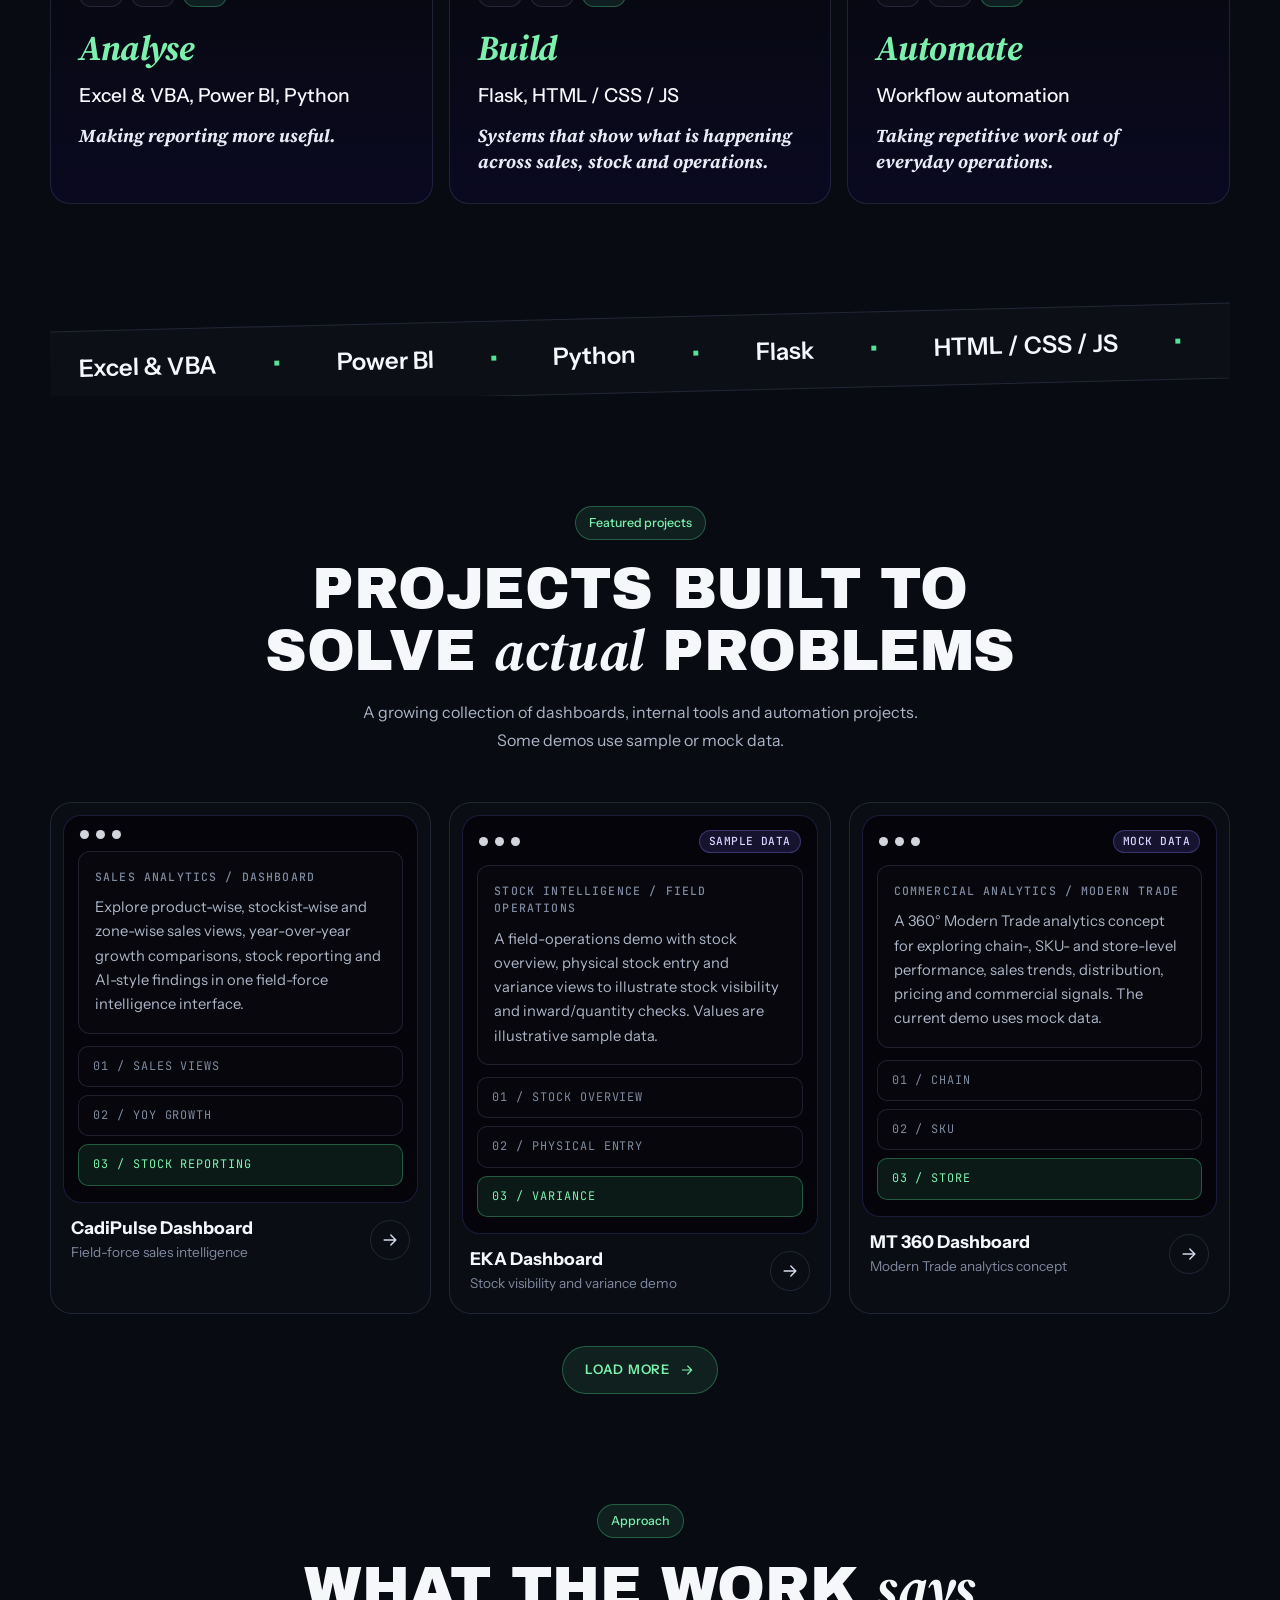
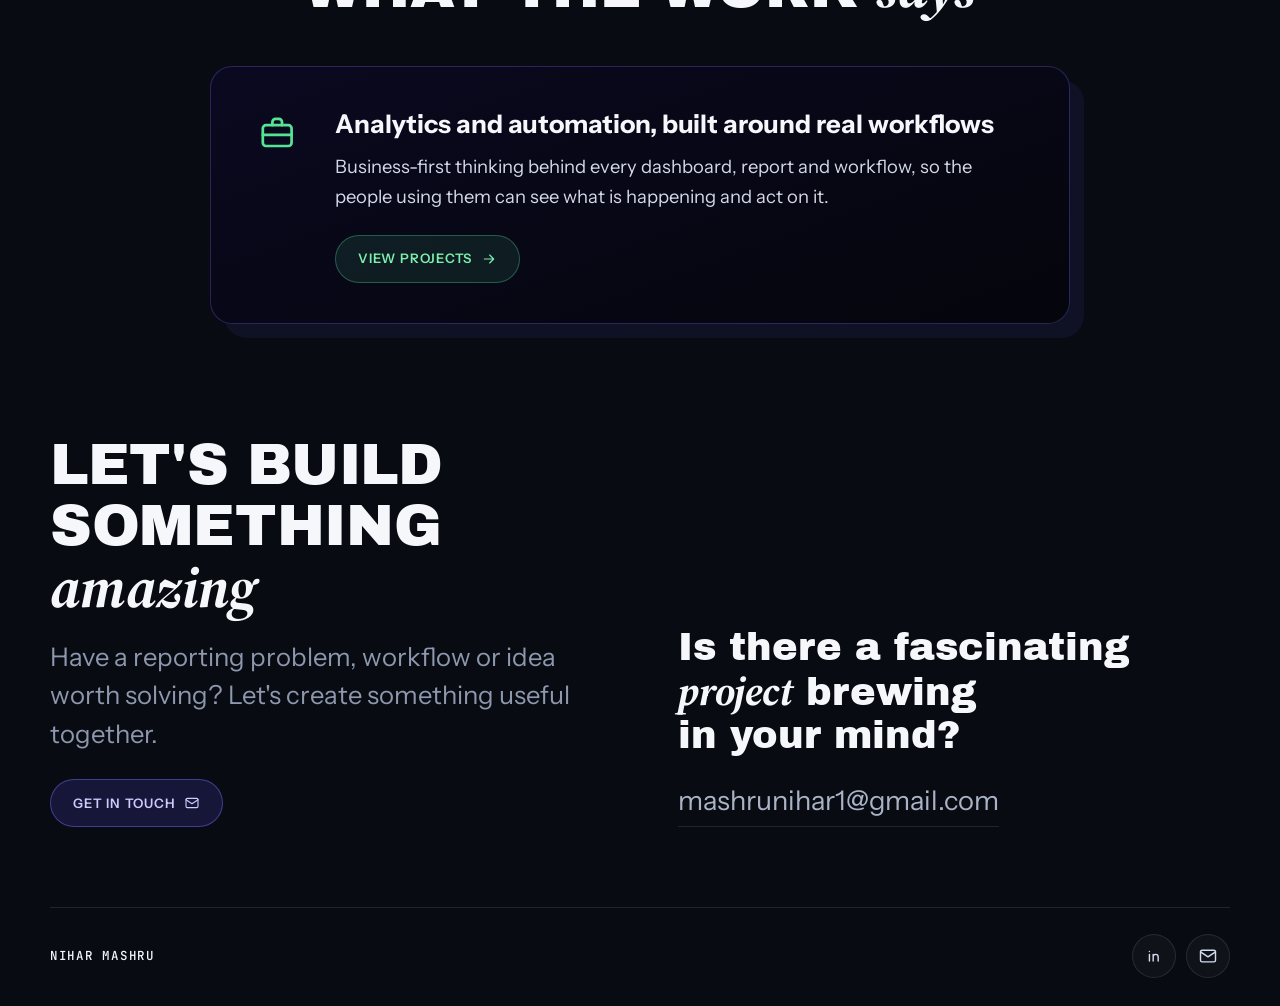
==== commit 3a86b099: "Update print statement from 'Hello' to 'Goodbye'" ====
--- a/index.html
+++ b/index.html
@@ -3,52 +3,55 @@
 <head>
   <meta charset="UTF-8">
   <meta name="viewport" content="width=device-width, initial-scale=1, viewport-fit=cover">
-  <meta name="theme-color" content="#070a12">
+  <meta name="theme-color" content="#080b12">
   <meta name="description" content="Nihar Mashru — business analytics, dashboards, workflow automation and decision intelligence projects.">
   <title>Nihar Mashru — Analytics & Automation</title>
   <link rel="preconnect" href="https://fonts.googleapis.com">
   <link rel="preconnect" href="https://fonts.gstatic.com" crossorigin>
-  <link href="https://fonts.googleapis.com/css2?family=DM+Mono:wght@400;500&family=Manrope:wght@400;500;600;700;800&display=swap" rel="stylesheet">
+  <link href="https://fonts.googleapis.com/css2?family=Archivo+Black&family=Source+Serif+4:ital,wght@1,600;1,700&family=Instrument+Sans:wght@400;500;600&family=JetBrains+Mono:wght@400;500&display=swap" rel="stylesheet">
   <script>document.documentElement.classList.add('js');</script>
   <style>
     :root {
-      --bg: #070a12;
-      --panel: rgba(16, 21, 33, .72);
-      --text: #f4f6fb;
-      --muted: #b0bacb;      /* brighter than before: readable on dark */
-      --subtle: #8793a9;
-      --line: rgba(173, 190, 220, .16);
-      --lime: #c9ff68;
-      --cyan: #62e4ec;
-      --violet: #b09cff;
-      --max: 1160px;
-      --gutter: clamp(16px, 4vw, 32px);
-      --sans: 'Manrope', system-ui, -apple-system, 'Segoe UI', Roboto, sans-serif;
-      --mono: 'DM Mono', ui-monospace, SFMono-Regular, Menlo, monospace;
+      --bg: #080b12;
+      --ink: #f5f7fb;
+      --muted: #adb6c8;
+      --faint: #7f8aa0;
+      --line: rgba(150, 160, 215, .17);
+      --card: #070812;
+      --green: #55e394;
+      --green-ink: #7df0ae;
+      --green-soft: rgba(85, 227, 148, .1);
+      --green-line: rgba(85, 227, 148, .32);
+      --indigo: #6458ff;
+      --max: 1180px;
+      --gutter: clamp(16px, 4vw, 36px);
+      --display: 'Archivo Black', 'Arial Black', Impact, sans-serif;
+      --serif: 'Source Serif 4', Georgia, 'Times New Roman', serif;
+      --sans: 'Instrument Sans', system-ui, -apple-system, 'Segoe UI', Roboto, sans-serif;
+      --mono: 'JetBrains Mono', ui-monospace, SFMono-Regular, Menlo, monospace;
     }
     * { box-sizing: border-box; margin: 0; padding: 0; }
-    html { scroll-behavior: smooth; scroll-padding-top: 88px; -webkit-text-size-adjust: 100%; }
+    html { scroll-behavior: smooth; scroll-padding-top: 84px; -webkit-text-size-adjust: 100%; }
     body {
-      min-height: 100vh; min-height: 100svh;
-      overflow-x: hidden;
-      background: var(--bg);
-      color: var(--text);
-      font-family: var(--sans);
-      font-size: 16px;
-      line-height: 1.5;
-      -webkit-font-smoothing: antialiased;
-      overflow-wrap: break-word;
+      min-height: 100vh; min-height: 100svh; overflow-x: hidden;
+      background: var(--bg); color: var(--ink);
+      font-family: var(--sans); font-size: 1rem; line-height: 1.6;
+      -webkit-font-smoothing: antialiased; overflow-wrap: break-word;
     }
     a { color: inherit; }
-    button, a { -webkit-tap-highlight-color: transparent; }
-    :focus-visible { outline: 2px solid var(--cyan); outline-offset: 3px; border-radius: 8px; }
-
-    /* ---------- Background scene ---------- */
+    button { font: inherit; color: inherit; }
+    svg { display: block; }
+    .icon { width: 1.25rem; height: 1.25rem; fill: none; stroke: currentColor; stroke-width: 1.7; stroke-linecap: round; stroke-linejoin: round; flex: none; }
+    :focus-visible { outline: 2px solid var(--green); outline-offset: 3px; border-radius: 8px; }
+    .wrap { width: min(var(--max), 100% - var(--gutter) * 2); margin-inline: auto; }
+    .ital { font-family: var(--serif); font-style: italic; font-weight: 700; text-transform: none; letter-spacing: -.01em; }
+
+    /* ---------- Background ---------- */
     .scene {
       position: fixed; inset: 0; z-index: -3; overflow: hidden; pointer-events: none;
       background:
         radial-gradient(ellipse at 50% -20%, rgba(64, 82, 145, .22), transparent 55%),
-        linear-gradient(180deg, #070a12 0%, #0a0e17 50%, #070a12 100%);
+        linear-gradient(180deg, #080b12 0%, #0a0e17 50%, #080b12 100%);
     }
     #particles { position: absolute; inset: 0; width: 100%; height: 100%; opacity: .7; }
     .grid-wash {
@@ -77,445 +80,558 @@
     }
     @media (hover: none), (pointer: coarse) { .cursor-glow { display: none; } }
     @keyframes drift { from { transform: translate3d(-4%, -2%, 0) scale(.9); } to { transform: translate3d(8%, 7%, 0) scale(1.12); } }
-    @keyframes breathe { 0%,100% { opacity: .65; transform: scale(.98); } 50% { opacity: 1; transform: scale(1.03); } }
-    @keyframes orbit { to { transform: rotate(360deg); } }
-    @keyframes float { 0%,100% { transform: translateY(0); } 50% { transform: translateY(-8px); } }
-
-    .wrap { width: min(var(--max), 100% - var(--gutter) * 2); margin: 0 auto; }
+    .progress { position: fixed; top: 0; left: 0; right: 0; height: 3px; z-index: 60; background: var(--green); transform: scaleX(0); transform-origin: left; box-shadow: 0 0 12px rgba(85,227,148,.6); }
+
+    /* ---------- Shared bits ---------- */
+    .pill { display: inline-flex; align-items: center; font-size: .78rem; font-weight: 500; color: var(--green-ink); border: 1px solid var(--green-line); background: var(--green-soft); border-radius: 999px; padding: 6px 13px; }
+    .title { font-family: var(--display); font-weight: 400; text-transform: uppercase; letter-spacing: -.005em; line-height: 1.06; font-size: clamp(1.9rem, 5.4vw, 3.6rem); text-wrap: balance; }
+    .section { padding-block: clamp(56px, 9vw, 110px) 0; }
+    .section-head { text-align: center; display: grid; justify-items: center; gap: 18px; margin-bottom: clamp(28px, 5vw, 48px); }
+    .section-note { color: var(--muted); max-width: 52ch; font-size: 1rem; line-height: 1.7; }
+    .btn { display: inline-flex; align-items: center; justify-content: center; gap: 9px; min-height: 48px; padding: 0 22px; border-radius: 999px; text-decoration: none; cursor: pointer; font: 600 .82rem/1 var(--sans); letter-spacing: .06em; text-transform: uppercase; border: 1px solid var(--green-line); color: var(--green-ink); background: var(--green-soft); transition: background-color .2s, box-shadow .2s, border-color .2s; }
+    .btn:hover { background: rgba(85,227,148,.17); box-shadow: 0 0 28px rgba(85,227,148,.16); }
+    .btn-solid { background: var(--green); color: #03120a; border-color: var(--green); }
+    .btn-solid:hover { background: #6ef0a6; }
+    .btn-indigo { border-color: rgba(120,110,255,.45); background: rgba(100,88,255,.16); color: #cfcaff; }
+    .btn-indigo:hover { background: rgba(100,88,255,.28); box-shadow: 0 0 28px rgba(100,88,255,.22); }
+    .btn .icon { width: 1rem; height: 1rem; }
+
+    /* window frame used by hero + project cards */
+    .win { background: #04040a; border: 1px solid rgba(130,120,255,.2); border-radius: 18px; overflow: hidden; }
+    .win-bar { display: flex; align-items: center; gap: 7px; padding: 14px 16px 6px; }
+    .win-bar i { width: 9px; height: 9px; border-radius: 50%; background: #e9edf6; opacity: .9; }
+    .win-bar .badge { margin-left: auto; }
+    .badge { font: 500 .7rem/1 var(--mono); letter-spacing: .04em; color: #d9d2ff; background: rgba(120,110,255,.15); border: 1px solid rgba(140,130,255,.3); border-radius: 999px; padding: 5px 9px; white-space: nowrap; text-transform: uppercase; }
+    .win-body { margin: 6px 14px 0; padding: 16px; border: 1px solid var(--line); border-radius: 12px; background: rgba(255,255,255,.015); }
+    .kicker { font: 500 .72rem/1.5 var(--mono); letter-spacing: .1em; text-transform: uppercase; color: var(--faint); }
+    .steps { list-style: none; display: grid; gap: 8px; padding: 12px 14px 16px; }
+    .steps li { font: 400 .74rem/1.3 var(--mono); letter-spacing: .08em; text-transform: uppercase; color: var(--faint); border: 1px solid var(--line); border-radius: 10px; padding: 12px 14px; background: rgba(255,255,255,.012); }
+    .steps li.on { color: var(--green-ink); border-color: var(--green-line); background: var(--green-soft); }
 
     /* ---------- Nav ---------- */
-    .nav {
-      position: sticky; top: 0; z-index: 20;
-      background: rgba(7,10,18,.88);
-      -webkit-backdrop-filter: blur(18px); backdrop-filter: blur(18px);
-      border-bottom: 1px solid rgba(173,190,220,.1);
-      padding-top: env(safe-area-inset-top, 0px);
-    }
-    .nav-inner { min-height: 68px; display: flex; align-items: center; justify-content: space-between; gap: 14px; }
-    .brand { display: inline-flex; align-items: center; gap: 11px; text-decoration: none; font-weight: 800; letter-spacing: -.02em; min-width: 0; }
-    .brand-mark {
-      width: 38px; height: 38px; border-radius: 12px; display: grid; place-items: center; flex: none;
-      color: #0a0d13; font-size: 13px; font-weight: 800;
-      background: linear-gradient(135deg, var(--lime), var(--cyan));
-      box-shadow: 0 0 26px rgba(98,228,236,.2);
-    }
-    .brand-name { font-size: 15px; white-space: nowrap; }
-    .brand-name span { color: var(--muted); font-weight: 500; }
-    .nav-links { display: flex; align-items: center; gap: 6px; }
-    .nav-links a { text-decoration: none; color: #c0c9d9; font-size: 14px; font-weight: 500; padding: 10px 14px; border-radius: 999px; transition: color .2s, background .2s; }
-    .nav-links a:hover { color: var(--lime); }
-    .nav-links .nav-contact { border: 1px solid var(--line); margin-left: 4px; }
-    .nav-links .nav-contact:hover { border-color: rgba(201,255,104,.4); background: rgba(201,255,104,.06); }
+    .nav { position: sticky; top: 0; z-index: 40; background: rgba(8,11,18,.86); -webkit-backdrop-filter: blur(16px); backdrop-filter: blur(16px); border-bottom: 1px solid rgba(150,160,215,.1); padding-top: env(safe-area-inset-top, 0px); }
+    .nav-inner { min-height: 66px; display: flex; align-items: center; justify-content: space-between; gap: 14px; }
+    .brand { display: inline-flex; align-items: center; gap: 11px; text-decoration: none; font: 400 .95rem/1 var(--display); letter-spacing: .02em; text-transform: uppercase; }
+    .brand-mark { width: 38px; height: 38px; border-radius: 11px; display: grid; place-items: center; background: var(--green); color: #03120a; font-size: .8rem; }
+    .nav-links { display: flex; align-items: center; gap: 4px; }
+    .nav-links a { text-decoration: none; color: var(--muted); font-size: .92rem; font-weight: 500; padding: 10px 14px; border-radius: 999px; transition: color .2s; }
+    .nav-links a:hover { color: var(--green-ink); }
+    .nav-links a.nav-cta { color: var(--green-ink); border: 1px solid var(--green-line); background: var(--green-soft); }
 
     /* ---------- Hero ---------- */
-    .hero {
-      display: grid; grid-template-columns: minmax(0, 1.12fr) minmax(0, .88fr); align-items: center;
-      gap: clamp(28px, 5vw, 56px);
-      padding-top: clamp(48px, 8vw, 76px); padding-bottom: clamp(56px, 8vw, 96px);
-    }
-    .eyebrow {
-      display: inline-flex; align-items: center; gap: 10px; color: var(--lime);
-      font: 500 12px/1.3 var(--mono); letter-spacing: .1em; text-transform: uppercase;
-      border: 1px solid rgba(201,255,104,.24); background: rgba(201,255,104,.06);
-      border-radius: 999px; padding: 10px 14px; margin-bottom: 26px;
-    }
-    .pulse { width: 7px; height: 7px; flex: none; border-radius: 50%; background: var(--lime); box-shadow: 0 0 14px var(--lime); animation: breathe 2s infinite; }
-    h1 { font-size: clamp(2.6rem, 6.4vw, 4.75rem); line-height: 1.05; letter-spacing: -.05em; font-weight: 800; max-width: 700px; text-wrap: balance; }
-    h1 .gradient {
-      color: transparent; background: linear-gradient(100deg, #f5f7fb 5%, #a7f4e9 45%, #c9ff68 95%);
-      -webkit-background-clip: text; background-clip: text;
-      padding-bottom: .06em;
-    }
-    .hero-copy { margin-top: 24px; color: var(--muted); font-size: clamp(15px, 1.6vw, 17px); line-height: 1.8; max-width: 560px; }
-    .hero-copy strong { color: #eef2fa; font-weight: 700; }
-    .hero-actions { display: flex; align-items: center; gap: 12px; margin-top: 32px; flex-wrap: wrap; }
-    .btn {
-      display: inline-flex; align-items: center; justify-content: center; gap: 10px; text-decoration: none;
-      font-size: 14px; font-weight: 800; border-radius: 999px; padding: 0 22px; min-height: 48px;
-      transition: transform .22s, box-shadow .22s, background .22s; border: 1px solid transparent;
-    }
-    @media (hover: hover) { .btn:hover { transform: translateY(-2px); } }
-    .btn-primary { color: #0b0e13; background: var(--lime); box-shadow: 0 8px 28px rgba(201,255,104,.14); }
-    .btn-primary:hover { box-shadow: 0 10px 36px rgba(201,255,104,.28); }
-    .btn-quiet { border-color: var(--line); color: #e3e9f4; background: rgba(255,255,255,.03); }
-    .btn-quiet:hover { background: rgba(255,255,255,.08); }
-    .hero-meta { display: flex; gap: 12px 26px; flex-wrap: wrap; margin-top: 40px; }
-    .meta-item { display: flex; align-items: center; gap: 9px; color: #a3aec2; font-size: 13px; }
-    .meta-item .mini { color: var(--cyan); font-size: 15px; }
-
-    /* ---------- Hero visual (scales with container) ---------- */
-    .visual {
-      position: relative; width: 100%; max-width: 440px; aspect-ratio: 1 / 1; margin-inline: auto;
-      display: grid; place-items: center; isolation: isolate; container-type: inline-size;
-    }
-    .visual::before {
-      content: ''; position: absolute; width: 76%; height: 76%; border-radius: 50%;
-      background: radial-gradient(circle, rgba(98,228,236,.14), rgba(176,156,255,.07) 44%, transparent 70%);
-      filter: blur(8px); animation: breathe 7s ease-in-out infinite;
-    }
-    .orbit {
-      position: absolute; width: 76%; aspect-ratio: 1; border: 1px solid rgba(151,177,222,.2);
-      border-radius: 50%; animation: orbit 28s linear infinite;
-    }
-    .orbit::before, .orbit::after { content: ''; position: absolute; border-radius: 50%; }
-    .orbit::before { width: 9px; height: 9px; background: var(--cyan); box-shadow: 0 0 20px var(--cyan); top: 13%; left: 12%; }
-    .orbit::after { width: 6px; height: 6px; background: var(--lime); box-shadow: 0 0 16px var(--lime); bottom: 10%; right: 16%; }
-    .orbit.two { width: 58%; border-style: dashed; border-color: rgba(201,255,104,.26); animation-direction: reverse; animation-duration: 36s; }
-    .orbit.three { width: 92%; border-color: rgba(176,156,255,.16); animation-duration: 48s; }
-    .core {
-      position: relative; width: 44%; aspect-ratio: 1; border-radius: 20%; display: grid; place-items: center;
-      border: 1px solid rgba(198,219,255,.26); background: linear-gradient(145deg, rgba(27,37,57,.94), rgba(10,15,25,.9));
-      box-shadow: 0 28px 90px rgba(0,0,0,.4), inset 0 1px rgba(255,255,255,.08);
-      transform: rotate(-7deg); overflow: hidden;
-    }
-    .core::before { content: ''; position: absolute; inset: -50%; background: conic-gradient(from 0deg, transparent, rgba(98,228,236,.2), transparent 28%); animation: orbit 8s linear infinite; }
-    .core-inner { position: relative; z-index: 1; text-align: center; transform: rotate(7deg); padding: 0 6%; }
-    .core-symbol { font-size: clamp(32px, 10cqw, 44px); line-height: 1; margin-bottom: 10px; color: var(--lime); text-shadow: 0 0 28px rgba(201,255,104,.3); }
-    .core-label { font: 500 clamp(9px, 2.5cqw, 11px)/1.4 var(--mono); letter-spacing: .12em; color: #e3ebf9; }
-    .float-tag {
-      position: absolute; display: flex; align-items: center; gap: 9px; padding: 9px 12px;
-      border: 1px solid rgba(173,190,220,.2); background: rgba(12,17,28,.86);
-      -webkit-backdrop-filter: blur(12px); backdrop-filter: blur(12px);
-      border-radius: 14px; box-shadow: 0 16px 42px rgba(0,0,0,.28); font-size: 12px; font-weight: 600; line-height: 1.25; color: #e6ecf7;
-      animation: float 6s ease-in-out infinite; max-width: 62%;
-    }
-    .float-tag small { display: block; color: var(--subtle); font: 500 10px/1.2 var(--mono); letter-spacing: .06em; margin-top: 3px; }
-    .float-icon { width: 30px; height: 30px; flex: none; display: grid; place-items: center; border-radius: 9px; background: rgba(98,228,236,.12); color: var(--cyan); font-size: 14px; }
-    .tag-a { top: 7%; right: 0; }
-    .tag-b { bottom: 17%; left: 0; animation-delay: -2s; }
-    .tag-c { bottom: 3%; right: 4%; animation-delay: -4s; }
-
-    /* ---------- Sections ---------- */
-    .section-head { display: flex; align-items: flex-end; justify-content: space-between; gap: 24px; margin-bottom: 28px; }
-    .section-kicker { font: 500 12px/1.3 var(--mono); text-transform: uppercase; letter-spacing: .14em; color: var(--cyan); margin-bottom: 12px; }
-    h2 { font-size: clamp(1.75rem, 3.6vw, 2.6rem); letter-spacing: -.045em; line-height: 1.12; text-wrap: balance; }
-    .section-note { color: var(--muted); font-size: 14px; line-height: 1.7; max-width: 360px; }
-    .projects { padding: 24px 0 clamp(64px, 9vw, 105px); }
-    .project-list { border-top: 1px solid var(--line); }
-    .project {
-      position: relative; display: grid; grid-template-columns: 56px minmax(0,1fr) 38px; align-items: center; gap: 22px;
-      padding: 26px 22px; border-bottom: 1px solid var(--line); text-decoration: none;
-      transition: background .25s, padding .25s, border-color .25s; overflow: hidden;
-    }
-    .project::after { content: ''; position: absolute; inset: 0 auto 0 0; width: 3px; background: linear-gradient(var(--cyan), var(--lime)); transform: scaleY(0); transform-origin: bottom; transition: transform .25s; }
+    .hero { display: grid; grid-template-columns: minmax(0, 1.05fr) minmax(0, .95fr); gap: clamp(32px, 6vw, 72px); align-items: center; padding-block: clamp(44px, 8vw, 96px) clamp(24px, 4vw, 48px); }
+    .eyebrow { font: 400 clamp(.85rem, 1.6vw, 1rem)/1.4 var(--mono); letter-spacing: .14em; text-transform: uppercase; color: var(--green-ink); margin-bottom: 14px; }
+    .name-pill { display: inline-flex; font: 500 .74rem/1 var(--mono); letter-spacing: .14em; text-transform: uppercase; border: 1px solid var(--line); background: rgba(255,255,255,.04); border-radius: 999px; padding: 9px 14px; margin-bottom: 20px; }
+    h1 { font-family: var(--display); font-weight: 400; font-size: clamp(2.5rem, 6.4vw, 4.6rem); line-height: 1.04; letter-spacing: -.01em; text-wrap: balance; }
+    h1 .ital { font-size: 1.04em; }
+    .hero-copy { margin-top: 22px; color: var(--muted); font-size: clamp(1rem, 1.5vw, 1.12rem); line-height: 1.75; max-width: 34em; }
+    .hero-copy strong { color: var(--ink); font-weight: 600; }
+    .hero-actions { display: flex; flex-wrap: wrap; gap: 12px; margin-top: 30px; }
+
+    .hero-win { box-shadow: 0 30px 80px -30px rgba(100,88,255,.4), 0 0 0 1px rgba(85,227,148,.05); min-width: 0; }
+    .plot { position: relative; display: grid; grid-template-columns: repeat(8, minmax(0,1fr)); gap: clamp(5px, 1.1vw, 9px); height: clamp(130px, 20vw, 170px); align-items: end; margin-top: 18px; }
+    .target { position: absolute; left: 0; right: 0; bottom: 72%; border-top: 2px dashed rgba(173,182,200,.5); pointer-events: none; }
+    .target span { position: absolute; left: 0; top: -22px; font: 400 .7rem/1 var(--mono); color: var(--faint); letter-spacing: .06em; }
+    .bar { height: var(--h); border-radius: 6px 6px 2px 2px; background: #2a3150; transform-origin: bottom; animation: grow .9s cubic-bezier(.2,.7,.2,1) both; animation-delay: calc(var(--i) * 70ms + 300ms); }
+    .bar.hit { background: var(--green); box-shadow: 0 0 18px rgba(85,227,148,.3); }
+    .months { display: grid; grid-template-columns: repeat(8, minmax(0,1fr)); gap: clamp(5px, 1.1vw, 9px); margin-top: 8px; text-align: center; font: 400 .68rem/1 var(--mono); color: var(--faint); }
+    .win-note { margin-top: 14px; font: 400 .7rem/1.4 var(--mono); color: var(--faint); letter-spacing: .06em; text-transform: uppercase; }
+    @keyframes grow { from { transform: scaleY(0); } to { transform: scaleY(1); } }
+
+    /* ---------- About ---------- */
+    .about { display: grid; grid-template-columns: minmax(0, 1fr) minmax(0, 1fr); gap: clamp(28px, 6vw, 80px); align-items: center; }
+    .about .title { margin-top: 18px; }
+    .about p { margin-top: 20px; color: var(--muted); line-height: 1.75; max-width: 46ch; }
+    .about .lead { color: var(--ink); font-weight: 500; font-size: 1.1rem; }
+    .about .btn { margin-top: 28px; }
+    .graph { position: relative; width: 100%; max-width: 460px; aspect-ratio: 1.08; margin-inline: auto; }
+    .graph svg.lines { position: absolute; inset: 0; width: 100%; height: 100%; }
+    .graph svg.lines line { stroke: rgba(150,160,215,.28); stroke-width: 1; vector-effect: non-scaling-stroke; }
+    .node { position: absolute; translate: -50% -50%; width: clamp(46px, 10vw, 60px); aspect-ratio: 1; border-radius: 16px; display: grid; place-items: center; background: #05060d; border: 1px solid var(--line); color: #dfe5f3; animation: bob 6s ease-in-out infinite; }
+    .node.main { width: clamp(64px, 14vw, 88px); border-radius: 22px; border-color: var(--green-line); color: var(--green); box-shadow: 0 0 40px rgba(85,227,148,.14); }
+    .node.main .icon { width: 1.9rem; height: 1.9rem; }
+    @keyframes bob { 0%,100% { transform: translateY(0); } 50% { transform: translateY(-7px); } }
+
+    /* ---------- Toolbox ---------- */
+    .tools { display: grid; grid-template-columns: repeat(3, minmax(0,1fr)); gap: 16px; }
+    .tool { border: 1px solid var(--line); border-radius: 20px; padding: clamp(20px, 3vw, 28px); background: linear-gradient(180deg, #07080f, #0a0920); display: flex; flex-direction: column; gap: 14px; }
+    .tool-icons { display: flex; gap: 8px; margin-bottom: 8px; }
+    .tool-icons span { width: 44px; height: 44px; border-radius: 12px; display: grid; place-items: center; border: 1px solid var(--line); background: rgba(255,255,255,.025); color: var(--muted); }
+    .tool-icons span:last-child { color: var(--green); border-color: var(--green-line); background: var(--green-soft); }
+    .tool h3 { font-size: clamp(1.8rem, 3.4vw, 2.2rem); line-height: 1.1; color: var(--green-ink); }
+    .tool .list { font-size: 1.2rem; line-height: 1.45; font-weight: 500; }
+    .tool .tag { font-family: var(--serif); font-style: italic; font-weight: 700; font-size: 1.15rem; line-height: 1.4; color: #e9ecf6; }
+    .marquee-wrap { margin-top: clamp(36px, 6vw, 64px); overflow: hidden; padding-block: 26px; }
+    .marquee { display: flex; width: max-content; transform: rotate(-1.4deg); border-block: 1px solid var(--line); background: rgba(255,255,255,.02); animation: slide 32s linear infinite; }
+    .marquee span { padding: 18px 28px; font-weight: 600; font-size: clamp(1.1rem, 2.4vw, 1.5rem); white-space: nowrap; }
+    .marquee span::after { content: '•'; margin-left: 56px; color: var(--green); }
+    @keyframes slide { to { transform: rotate(-1.4deg) translateX(-50%); } }
+
+    /* ---------- Projects ---------- */
+    .grid { display: grid; grid-template-columns: repeat(3, minmax(0,1fr)); gap: 18px; }
+    .proj { display: flex; flex-direction: column; gap: 14px; padding: 12px 12px 18px; border: 1px solid var(--line); border-radius: 22px; text-decoration: none; background: rgba(255,255,255,.012); transition: border-color .25s, transform .25s, background-color .25s; min-width: 0; }
+    .proj[hidden] { display: none; }
     @media (hover: hover) {
-      .project:hover { padding-left: 30px; background: linear-gradient(90deg, rgba(98,228,236,.07), rgba(176,156,255,.03) 55%, transparent); border-color: rgba(98,228,236,.22); }
-      .project:hover::after { transform: scaleY(1); }
-      .project:hover .project-icon { transform: rotate(-5deg) scale(1.05); border-color: rgba(98,228,236,.4); }
-      .project:hover .project-arrow { transform: translate(2px,-2px); color: #0a0e13; background: var(--lime); border-color: var(--lime); }
-    }
-    .project:active { background: rgba(98,228,236,.06); }
-    .project-icon { width: 56px; height: 56px; display: grid; place-items: center; border-radius: 17px; border: 1px solid var(--line); background: rgba(255,255,255,.035); font-size: 24px; transition: transform .25s, border-color .25s; }
-    .project-main { min-width: 0; }
-    .project-title { font-size: 17px; font-weight: 800; letter-spacing: -.02em; line-height: 1.3; display: flex; align-items: center; gap: 8px 10px; flex-wrap: wrap; }
-    .project-desc { margin-top: 8px; color: var(--muted); font-size: 14px; line-height: 1.7; max-width: 680px; }
-    .project-tags { display: flex; flex-wrap: wrap; gap: 8px; margin-top: 12px; }
-    .tag { color: #b4bfd2; font: 500 11px/1 var(--mono); letter-spacing: .03em; border: 1px solid rgba(173,190,220,.18); border-radius: 6px; padding: 6px 8px; }
-    .project-arrow { width: 38px; height: 38px; border: 1px solid var(--line); color: #d3dcec; border-radius: 50%; display: grid; place-items: center; font-size: 16px; transition: transform .25s, color .25s, background .25s, border-color .25s; }
-    .badge { font: 500 11px/1 var(--mono); color: #ddd3ff; background: rgba(176,156,255,.13); border: 1px solid rgba(176,156,255,.26); border-radius: 999px; padding: 5px 9px; letter-spacing: .03em; white-space: nowrap; }
-
-    .about-strip { padding: clamp(24px, 4vw, 34px); border: 1px solid var(--line); border-radius: 24px; background: linear-gradient(120deg, rgba(18,25,40,.85), rgba(12,17,28,.55)); display: grid; grid-template-columns: minmax(0,1fr) auto; gap: 28px; align-items: center; position: relative; overflow: hidden; }
-    .about-strip::before { content: ''; position: absolute; width: 260px; height: 260px; right: -90px; top: -150px; border-radius: 50%; background: rgba(98,228,236,.09); filter: blur(25px); pointer-events: none; }
-    .about-strip > * { position: relative; }
-    .about-strip h3 { font-size: clamp(1.15rem, 2.4vw, 1.4rem); letter-spacing: -.03em; line-height: 1.3; }
-    .about-strip p { margin-top: 10px; max-width: 690px; color: var(--muted); font-size: 14px; line-height: 1.8; }
-    .about-chips { display: flex; gap: 8px; flex-wrap: wrap; margin-top: 18px; }
-    .about-chips span { border: 1px solid var(--line); background: rgba(255,255,255,.025); border-radius: 999px; color: #d0d8e6; font: 500 12px/1 var(--mono); padding: 9px 12px; }
-
-    .footer { padding: 36px 0 calc(28px + env(safe-area-inset-bottom, 0px)); margin-top: clamp(48px, 7vw, 80px); border-top: 1px solid var(--line); display: flex; align-items: center; justify-content: space-between; gap: 16px 24px; flex-wrap: wrap; color: #94a0b6; font-size: 13px; }
-    .footer strong { color: #e6ecf6; font-weight: 700; }
-    .footer-links { display: flex; gap: 8px; flex-wrap: wrap; }
-    .footer-links a { text-decoration: none; color: #d7dfec; border: 1px solid var(--line); border-radius: 999px; padding: 10px 16px; font-size: 13px; font-weight: 600; transition: border-color .2s, color .2s; }
-    .footer-links a:hover { color: var(--lime); border-color: rgba(201,255,104,.4); }
-    .footer-right { font: 500 11px/1.4 var(--mono); letter-spacing: .06em; width: 100%; color: var(--subtle); }
-
-    /* reveal only when JS is running, so content never stays hidden */
-    .js .reveal { opacity: 0; transform: translateY(22px); transition: opacity .7s ease, transform .7s cubic-bezier(.2,.7,.2,1); }
-    .js .reveal.visible { opacity: 1; transform: translateY(0); }
-    .delay-1 { transition-delay: .1s !important; } .delay-2 { transition-delay: .2s !important; } .delay-3 { transition-delay: .3s !important; }
+      .proj:hover { border-color: var(--green-line); background: rgba(85,227,148,.03); transform: translateY(-3px); }
+      .proj:hover .arrow { background: var(--green); color: #03120a; border-color: var(--green); }
+    }
+    .proj .win-desc { margin-top: 10px; font-size: .92rem; line-height: 1.65; color: var(--muted); }
+    .proj-foot { display: flex; align-items: center; justify-content: space-between; gap: 14px; padding-inline: 8px; }
+    .proj-foot h3 { font: 700 1.1rem/1.3 var(--sans); }
+    .proj-foot p { color: var(--faint); font-size: .85rem; margin-top: 2px; }
+    .arrow { width: 40px; height: 40px; flex: none; border-radius: 50%; border: 1px solid var(--line); display: grid; place-items: center; color: #d3dbed; transition: background-color .25s, color .25s, border-color .25s; }
+    .more { display: flex; justify-content: center; margin-top: 32px; }
+
+    /* ---------- Work says ---------- */
+    .says { position: relative; max-width: 860px; margin-inline: auto; border: 1px solid rgba(120,110,255,.3); border-radius: 22px; padding: clamp(22px, 4vw, 40px); background: linear-gradient(160deg, #0a0920, #05050c); display: grid; grid-template-columns: auto minmax(0,1fr); gap: 20px clamp(16px, 3vw, 32px); box-shadow: 14px 14px 0 rgba(100,88,255,.08); }
+    .says-icon { width: 52px; height: 52px; display: grid; place-items: center; color: var(--green); }
+    .says-icon .icon { width: 2.4rem; height: 2.4rem; }
+    .says h3 { font: 700 clamp(1.25rem, 2.6vw, 1.6rem)/1.3 var(--sans); }
+    .says p { margin-top: 12px; color: #d3d9e8; font-size: clamp(1rem, 1.8vw, 1.15rem); line-height: 1.65; }
+    .says .btn { margin-top: 22px; }
+
+    /* ---------- Contact ---------- */
+    .cta { display: grid; grid-template-columns: minmax(0,1fr) minmax(0,1fr); gap: clamp(28px, 6vw, 80px); align-items: end; padding-bottom: clamp(48px, 7vw, 80px); }
+    .cta p.lead { margin-top: 20px; font-size: clamp(1.15rem, 2.4vw, 1.6rem); line-height: 1.5; color: #8d97ad; max-width: 24em; }
+    .cta .btn { margin-top: 26px; }
+    .cta-right h3 { font-family: var(--display); font-weight: 400; font-size: clamp(1.5rem, 3.4vw, 2.4rem); line-height: 1.12; text-wrap: balance; }
+    .cta-right h3 .ital { font-size: 1.04em; }
+    .mail { display: inline-block; margin-top: 22px; font-size: clamp(1.1rem, 2.6vw, 1.7rem); color: #aab3c6; text-decoration: none; overflow-wrap: anywhere; border-bottom: 1px solid var(--line); padding-bottom: 4px; transition: color .2s, border-color .2s; }
+    .mail:hover { color: var(--green-ink); border-color: var(--green-line); }
+    .footer { border-top: 1px solid var(--line); padding-block: 26px calc(28px + env(safe-area-inset-bottom, 0px)); display: flex; align-items: center; justify-content: space-between; gap: 16px; flex-wrap: wrap; }
+    .footer .who { font: 500 .78rem/1 var(--mono); letter-spacing: .14em; text-transform: uppercase; }
+    .socials { display: flex; gap: 10px; }
+    .socials a { width: 44px; height: 44px; border-radius: 50%; border: 1px solid var(--line); display: grid; place-items: center; color: #d3dbed; background: rgba(255,255,255,.03); transition: color .2s, border-color .2s; }
+    .socials a:hover { color: var(--green-ink); border-color: var(--green-line); }
+    .totop { position: fixed; right: max(16px, env(safe-area-inset-right)); bottom: calc(16px + env(safe-area-inset-bottom, 0px)); z-index: 50; width: 48px; height: 48px; border-radius: 50%; border: 1px solid var(--line); background: rgba(20,22,34,.9); color: #e9edf6; display: grid; place-items: center; cursor: pointer; opacity: 0; visibility: hidden; transform: translateY(8px); transition: opacity .25s, transform .25s, visibility .25s; -webkit-backdrop-filter: blur(8px); backdrop-filter: blur(8px); }
+    .totop.show { opacity: 1; visibility: visible; transform: none; }
+
+    .js .reveal { opacity: 0; transform: translateY(20px); transition: opacity .65s ease, transform .65s cubic-bezier(.2,.7,.2,1); }
+    .js .reveal.visible { opacity: 1; transform: none; }
 
     /* ---------- Responsive ---------- */
-    @media (max-width: 900px) {
-      .hero { grid-template-columns: minmax(0,1fr); }
-      .hero-content { text-align: center; }
-      .eyebrow { margin-inline: auto; }
-      h1, .hero-copy { margin-inline: auto; }
-      .hero-actions, .hero-meta { justify-content: center; }
-      .visual { max-width: 400px; }
-      .section-head { align-items: flex-start; flex-direction: column; gap: 14px; }
-      .section-note { max-width: 540px; }
-      .about-strip { grid-template-columns: minmax(0,1fr); }
-      .about-strip .btn { justify-self: start; }
-    }
-    @media (max-width: 600px) {
-      html { scroll-padding-top: 76px; }
-      .nav-inner { min-height: 64px; }
-      .nav-links a:not(.nav-contact) { display: none; }
-      .nav-links a { font-size: 13px; padding: 10px 14px; }
-      .hero-actions .btn { flex: 1 1 100%; }
-      .eyebrow { font-size: 11px; letter-spacing: .08em; padding: 9px 12px; }
-      .hero-meta { flex-direction: column; align-items: center; gap: 10px; margin-top: 30px; }
-      .visual { max-width: 340px; }
-      .float-tag { padding: 7px 9px; gap: 7px; font-size: 11px; border-radius: 12px; }
-      .float-icon { width: 26px; height: 26px; font-size: 12px; }
-      .float-tag small { font-size: 9px; }
-      .project { grid-template-columns: 44px minmax(0,1fr); gap: 4px 14px; padding: 22px 8px; align-items: start; }
-      .project-icon { width: 44px; height: 44px; border-radius: 13px; font-size: 20px; }
-      .project-arrow { display: none; }
-      .project-title { font-size: 16px; }
-      .project-desc { font-size: 13.5px; }
-      .about-strip { border-radius: 20px; }
-      .about-strip .btn { justify-self: stretch; }
+    @media (max-width: 960px) {
+      .hero, .about, .cta { grid-template-columns: minmax(0,1fr); }
+      .grid { grid-template-columns: repeat(2, minmax(0,1fr)); }
+      .tools { grid-template-columns: minmax(0,1fr); }
+      .tool { display: grid; grid-template-columns: auto minmax(0,1fr); gap: 6px 22px; align-items: start; }
+      .tool-icons { grid-row: span 3; flex-direction: column; margin: 0; }
+      .graph { max-width: 400px; }
+    }
+    @media (max-width: 640px) {
+      html { scroll-padding-top: 74px; }
+      .nav-inner { min-height: 62px; }
+      .nav-links a:not(.nav-cta) { display: none; }
+      .grid { grid-template-columns: minmax(0,1fr); }
+      .tool { display: flex; }
+      .tool-icons { flex-direction: row; }
+      .hero-actions .btn, .about .btn, .cta .btn { width: 100%; }
+      .says { grid-template-columns: minmax(0,1fr); box-shadow: 8px 8px 0 rgba(100,88,255,.08); }
+      .says .btn { width: 100%; }
       .footer { flex-direction: column; align-items: flex-start; }
-      .footer-links { width: 100%; }
-      .footer-links a { flex: 1 1 auto; text-align: center; }
-    }
-    @media (max-width: 380px) {
-      .brand-name span { display: none; }
-      .visual { max-width: 300px; }
-      .tag-c { display: none; }
-    }
+    }
+    @media (max-width: 360px) { .brand span:last-child { display: none; } }
     @media (prefers-reduced-motion: reduce) {
       html { scroll-behavior: auto; }
-      *, *::before, *::after { animation-duration: .01ms !important; animation-iteration-count: 1 !important; transition-duration: .01ms !important; }
+      *, *::before, *::after { animation: none !important; transition: none !important; }
       .js .reveal { opacity: 1; transform: none; }
+      .marquee { transform: rotate(-1.4deg); }
       #particles { display: none; }
     }
   </style>
 </head>
 <body>
+  <svg width="0" height="0" style="position:absolute" aria-hidden="true" focusable="false">
+    <symbol id="i-chart" viewBox="0 0 24 24"><path d="M3 21h18M6 17v-5M11 17V6M16 17v-8"/></symbol>
+    <symbol id="i-db" viewBox="0 0 24 24"><ellipse cx="12" cy="6" rx="7" ry="3"/><path d="M5 6v6c0 1.7 3.1 3 7 3s7-1.3 7-3V6M5 12v6c0 1.7 3.1 3 7 3s7-1.3 7-3v-6"/></symbol>
+    <symbol id="i-gear" viewBox="0 0 24 24"><circle cx="12" cy="12" r="3"/><path d="M12 3v3M12 18v3M3 12h3M18 12h3M5.6 5.6l2.1 2.1M16.3 16.3l2.1 2.1M18.4 5.6l-2.1 2.1M7.7 16.3l-2.1 2.1"/></symbol>
+    <symbol id="i-shield" viewBox="0 0 24 24"><path d="M12 3l7 3v5c0 5-3 8-7 10-4-2-7-5-7-10V6z"/><path d="M9 12l2 2 4-4"/></symbol>
+    <symbol id="i-spark" viewBox="0 0 24 24"><path d="M12 3l1.8 5.2L19 10l-5.2 1.8L12 17l-1.8-5.2L5 10l5.2-1.8z"/></symbol>
+    <symbol id="i-table" viewBox="0 0 24 24"><rect x="3" y="5" width="18" height="14" rx="2"/><path d="M3 10h18M9 5v14"/></symbol>
+    <symbol id="i-code" viewBox="0 0 24 24"><path d="M8 8l-4 4 4 4M16 8l4 4-4 4M14 5l-4 14"/></symbol>
+    <symbol id="i-flow" viewBox="0 0 24 24"><rect x="3" y="4" width="6" height="5" rx="1.5"/><rect x="15" y="15" width="6" height="5" rx="1.5"/><path d="M9 6.5h4a2 2 0 0 1 2 2V15"/></symbol>
+    <symbol id="i-briefcase" viewBox="0 0 24 24"><rect x="3" y="7" width="18" height="13" rx="2"/><path d="M9 7V5a2 2 0 0 1 2-2h2a2 2 0 0 1 2 2v2M3 13h18"/></symbol>
+    <symbol id="i-mail" viewBox="0 0 24 24"><rect x="3" y="5" width="18" height="14" rx="2"/><path d="M3 7l9 6 9-6"/></symbol>
+    <symbol id="i-linkedin" viewBox="0 0 24 24"><path d="M6.5 10v8M6.5 6.5v.01M11 18v-8m0 3c0-2 1.4-3 3-3s3 1 3 3.2V18"/></symbol>
+    <symbol id="i-arrow" viewBox="0 0 24 24"><path d="M5 12h14M13 6l6 6-6 6"/></symbol>
+    <symbol id="i-up" viewBox="0 0 24 24"><path d="M6 15l6-6 6 6M6 9h12"/></symbol>
+  </svg>
+
   <div class="scene" aria-hidden="true">
     <canvas id="particles"></canvas>
     <div class="grid-wash"></div>
     <div class="aurora one"></div><div class="aurora two"></div><div class="aurora three"></div>
   </div>
   <div class="cursor-glow" id="cursorGlow" aria-hidden="true"></div>
-
-  <nav class="nav" aria-label="Primary">
+  <div class="progress" id="progress" aria-hidden="true"></div>
+
+  <header class="nav">
     <div class="wrap nav-inner">
-      <a class="brand" href="#" aria-label="Nihar Mashru home">
-        <span class="brand-mark">NM.</span>
-        <span class="brand-name">NIHAR MASHRU</span>
-      </a>
-      <div class="nav-links">
-        <a href="#work">Selected work</a>
-        <a href="#about">Expertise</a>
-        <a class="nav-contact" href="#contact">Let's connect ↗</a>
-      </div>
+      <a class="brand" href="#top" aria-label="Nihar Mashru, home"><span class="brand-mark">NM</span><span>Nihar Mashru</span></a>
+      <nav class="nav-links" aria-label="Primary">
+        <a href="#about">About</a>
+        <a href="#tools">Toolbox</a>
+        <a href="#work">Projects</a>
+        <a class="nav-cta" href="#contact">Let's connect</a>
+      </nav>
     </div>
-  </nav>
-
-  <main>
-    <section class="hero wrap">
-      <div class="hero-content">
-        <div class="eyebrow reveal"><span class="pulse"></span> BUSINESS INTELLIGENCE · AUTOMATION</div>
-        <h1 class="reveal delay-1">Making data work<br>for <span class="gradient">real business.</span></h1>
-        <p class="hero-copy reveal delay-2">
-          I'm <strong>Nihar Mashru</strong> — I build analytics dashboards, reporting systems and workflow automations that turn everyday business complexity into clearer decisions.
-        </p>
-        <div class="hero-actions reveal delay-3">
-          <a class="btn btn-primary" href="#work">Explore my projects <span aria-hidden="true">↘</span></a>
-          <a class="btn btn-quiet" href="#about">What I work with <span aria-hidden="true">↗</span></a>
-        </div>
-        <div class="hero-meta reveal delay-3">
-          <div class="meta-item"><span class="mini" aria-hidden="true">✳</span> Business-first thinking</div>
-          <div class="meta-item"><span class="mini" aria-hidden="true">⌘</span> Analytics & automation</div>
-          <div class="meta-item"><span class="mini" aria-hidden="true">↗</span> Built around real workflows</div>
-        </div>
-      </div>
-
-      <div class="visual reveal delay-2" aria-label="Animated analytics illustration">
-        <div class="orbit three"></div><div class="orbit"></div><div class="orbit two"></div>
-        <div class="core">
-          <div class="core-inner">
-            <div class="core-symbol" aria-hidden="true">⌁</div>
-            <div class="core-label">DATA → DECISIONS</div>
-          </div>
-        </div>
-        <div class="float-tag tag-a"><span class="float-icon" aria-hidden="true">▥</span><span>Business insights<small>ANALYTICS</small></span></div>
-        <div class="float-tag tag-b"><span class="float-icon" aria-hidden="true">⌘</span><span>Workflow systems<small>AUTOMATION</small></span></div>
-        <div class="float-tag tag-c"><span class="float-icon" aria-hidden="true">↗</span><span>Decision support<small>INTELLIGENCE</small></span></div>
+  </header>
+
+  <main id="top">
+    <!-- HERO -->
+    <section class="wrap hero" aria-labelledby="hero-title">
+      <div>
+        <p class="eyebrow">Business intelligence / Automation</p>
+        <span class="name-pill">Nihar Mashru</span>
+        <h1 id="hero-title">Making <span class="ital">data</span> work for real business.</h1>
+        <p class="hero-copy">I'm <strong>Nihar Mashru</strong> — I build analytics dashboards, reporting systems and workflow automations that turn everyday business complexity into clearer decisions.</p>
+        <div class="hero-actions">
+          <a class="btn btn-solid" href="#work">Explore my projects <svg class="icon"><use href="#i-arrow"/></svg></a>
+          <a class="btn" href="#tools">What I work with</a>
+        </div>
+      </div>
+
+      <div class="win hero-win" aria-label="Illustrative analytics preview">
+        <div class="win-bar"><i></i><i></i><i></i><span class="badge">Illustrative</span></div>
+        <div class="win-body">
+          <p class="kicker">Sales vs target / monthly</p>
+          <div class="plot" role="img" aria-label="Illustrative bar chart. Sales are above target in May, July and August, and below target in the other months shown.">
+            <div class="target"><span>TARGET</span></div>
+            <div class="bar" style="--h:52%;--i:0"></div>
+            <div class="bar" style="--h:60%;--i:1"></div>
+            <div class="bar" style="--h:58%;--i:2"></div>
+            <div class="bar" style="--h:68%;--i:3"></div>
+            <div class="bar hit" style="--h:78%;--i:4"></div>
+            <div class="bar" style="--h:70%;--i:5"></div>
+            <div class="bar hit" style="--h:86%;--i:6"></div>
+            <div class="bar hit" style="--h:80%;--i:7"></div>
+          </div>
+          <div class="months" aria-hidden="true"><span>JAN</span><span>FEB</span><span>MAR</span><span>APR</span><span>MAY</span><span>JUN</span><span>JUL</span><span>AUG</span></div>
+        </div>
+        <ul class="steps">
+          <li>01 / Data</li>
+          <li>02 / Analysis</li>
+          <li class="on">03 / Decisions</li>
+        </ul>
       </div>
     </section>
 
-    <section class="projects wrap" id="work">
+    <!-- ABOUT -->
+    <section class="wrap section" id="about" aria-labelledby="about-title">
+      <div class="about">
+        <div class="reveal">
+          <span class="pill">About me</span>
+          <h2 class="title" id="about-title">Everything about <span class="ital">Nihar</span></h2>
+          <p class="lead">Business context first. Technology in service of it.</p>
+          <p>I focus on making reporting more useful, reducing repetitive work and building systems that help teams see what is happening across sales, stock and operations.</p>
+          <a class="btn" href="#work">See the work <svg class="icon"><use href="#i-arrow"/></svg></a>
+        </div>
+        <div class="graph reveal" aria-hidden="true">
+          <svg class="lines" viewBox="0 0 100 100" preserveAspectRatio="none">
+            <line x1="50" y1="50" x2="26" y2="16"/><line x1="50" y1="50" x2="76" y2="28"/>
+            <line x1="50" y1="50" x2="14" y2="54"/><line x1="50" y1="50" x2="30" y2="84"/>
+            <line x1="50" y1="50" x2="78" y2="76"/>
+          </svg>
+          <div class="node" style="left:26%;top:16%"><svg class="icon"><use href="#i-code"/></svg></div>
+          <div class="node" style="left:76%;top:28%;animation-delay:-1.5s"><svg class="icon"><use href="#i-db"/></svg></div>
+          <div class="node" style="left:14%;top:54%;animation-delay:-3s"><svg class="icon"><use href="#i-spark"/></svg></div>
+          <div class="node" style="left:30%;top:84%;animation-delay:-4.5s"><svg class="icon"><use href="#i-shield"/></svg></div>
+          <div class="node" style="left:78%;top:76%;animation-delay:-2.2s"><svg class="icon"><use href="#i-table"/></svg></div>
+          <div class="node main" style="left:50%;top:50%"><svg class="icon"><use href="#i-chart"/></svg></div>
+        </div>
+      </div>
+    </section>
+
+    <!-- TOOLBOX -->
+    <section class="wrap section" id="tools" aria-labelledby="tools-title">
       <div class="section-head reveal">
+        <span class="pill">Skills &amp; tools</span>
+        <h2 class="title" id="tools-title">My <span class="ital">tech</span> toolbox</h2>
+      </div>
+      <div class="tools">
+        <article class="tool reveal">
+          <div class="tool-icons"><span><svg class="icon"><use href="#i-table"/></svg></span><span><svg class="icon"><use href="#i-spark"/></svg></span><span><svg class="icon"><use href="#i-chart"/></svg></span></div>
+          <h3 class="ital">Analyse</h3>
+          <p class="list">Excel &amp; VBA, Power BI, Python</p>
+          <p class="tag">Making reporting more useful.</p>
+        </article>
+        <article class="tool reveal">
+          <div class="tool-icons"><span><svg class="icon"><use href="#i-db"/></svg></span><span><svg class="icon"><use href="#i-shield"/></svg></span><span><svg class="icon"><use href="#i-code"/></svg></span></div>
+          <h3 class="ital">Build</h3>
+          <p class="list">Flask, HTML / CSS / JS</p>
+          <p class="tag">Systems that show what is happening across sales, stock and operations.</p>
+        </article>
+        <article class="tool reveal">
+          <div class="tool-icons"><span><svg class="icon"><use href="#i-gear"/></svg></span><span><svg class="icon"><use href="#i-code"/></svg></span><span><svg class="icon"><use href="#i-flow"/></svg></span></div>
+          <h3 class="ital">Automate</h3>
+          <p class="list">Workflow automation</p>
+          <p class="tag">Taking repetitive work out of everyday operations.</p>
+        </article>
+      </div>
+      <div class="marquee-wrap" aria-hidden="true">
+        <div class="marquee">
+          <span>Excel &amp; VBA</span><span>Power BI</span><span>Python</span><span>Flask</span><span>HTML / CSS / JS</span><span>Workflow Automation</span>
+          <span>Excel &amp; VBA</span><span>Power BI</span><span>Python</span><span>Flask</span><span>HTML / CSS / JS</span><span>Workflow Automation</span>
+        </div>
+      </div>
+    </section>
+
+    <!-- PROJECTS -->
+    <section class="wrap section" id="work" aria-labelledby="work-title">
+      <div class="section-head reveal">
+        <span class="pill">Featured projects</span>
+        <h2 class="title" id="work-title">Projects built to solve <span class="ital">actual</span> problems</h2>
+        <p class="section-note">A growing collection of dashboards, internal tools and automation projects. Some demos use sample or mock data.</p>
+      </div>
+
+      <div class="grid" id="projectGrid">
+        <a class="proj reveal" href="CadiPulse_Dashboard.html">
+          <div class="win">
+            <div class="win-bar"><i></i><i></i><i></i></div>
+            <div class="win-body">
+              <p class="kicker">Sales analytics / Dashboard</p>
+              <p class="win-desc">Explore product-wise, stockist-wise and zone-wise sales views, year-over-year growth comparisons, stock reporting and AI-style findings in one field-force intelligence interface.</p>
+            </div>
+            <ul class="steps"><li>01 / Sales views</li><li>02 / YoY growth</li><li class="on">03 / Stock reporting</li></ul>
+          </div>
+          <div class="proj-foot"><div><h3>CadiPulse Dashboard</h3><p>Field-force sales intelligence</p></div><span class="arrow"><svg class="icon"><use href="#i-arrow"/></svg></span></div>
+        </a>
+
+        <a class="proj reveal" href="EKA_Dashboard.html">
+          <div class="win">
+            <div class="win-bar"><i></i><i></i><i></i><span class="badge">Sample data</span></div>
+            <div class="win-body">
+              <p class="kicker">Stock intelligence / Field operations</p>
+              <p class="win-desc">A field-operations demo with stock overview, physical stock entry and variance views to illustrate stock visibility and inward/quantity checks. Values are illustrative sample data.</p>
+            </div>
+            <ul class="steps"><li>01 / Stock overview</li><li>02 / Physical entry</li><li class="on">03 / Variance</li></ul>
+          </div>
+          <div class="proj-foot"><div><h3>EKA Dashboard</h3><p>Stock visibility and variance demo</p></div><span class="arrow"><svg class="icon"><use href="#i-arrow"/></svg></span></div>
+        </a>
+
+        <a class="proj reveal" href="mt360/index2.html">
+          <div class="win">
+            <div class="win-bar"><i></i><i></i><i></i><span class="badge">Mock data</span></div>
+            <div class="win-body">
+              <p class="kicker">Commercial analytics / Modern trade</p>
+              <p class="win-desc">A 360° Modern Trade analytics concept for exploring chain-, SKU- and store-level performance, sales trends, distribution, pricing and commercial signals. The current demo uses mock data.</p>
+            </div>
+            <ul class="steps"><li>01 / Chain</li><li>02 / SKU</li><li class="on">03 / Store</li></ul>
+          </div>
+          <div class="proj-foot"><div><h3>MT 360 Dashboard</h3><p>Modern Trade analytics concept</p></div><span class="arrow"><svg class="icon"><use href="#i-arrow"/></svg></span></div>
+        </a>
+
+        <a class="proj reveal extra" href="HO_Order_Form.html">
+          <div class="win">
+            <div class="win-bar"><i></i><i></i><i></i></div>
+            <div class="win-body">
+              <p class="kicker">Workflow / Data validation</p>
+              <p class="win-desc">A guided order-entry workflow covering customer and hospital details, division selection, dynamic product rows, CC email details, attachments and a submission confirmation flow.</p>
+            </div>
+            <ul class="steps"><li>01 / Customer</li><li>02 / Products</li><li class="on">03 / Submission</li></ul>
+          </div>
+          <div class="proj-foot"><div><h3>HO Order Form</h3><p>Guided order-entry workflow</p></div><span class="arrow"><svg class="icon"><use href="#i-arrow"/></svg></span></div>
+        </a>
+
+        <a class="proj reveal extra" href="New_Stk.html">
+          <div class="win">
+            <div class="win-bar"><i></i><i></i><i></i></div>
+            <div class="win-body">
+              <p class="kicker">Master data / Operations</p>
+              <p class="win-desc">A multi-step stockist onboarding/request experience with applicant details, progress tracking, submission confirmation, document resubmission and an admin records interface.</p>
+            </div>
+            <ul class="steps"><li>01 / Applicant</li><li>02 / Progress</li><li class="on">03 / Admin records</li></ul>
+          </div>
+          <div class="proj-foot"><div><h3>New Stockist / Extension Code Form</h3><p>Stockist onboarding and requests</p></div><span class="arrow"><svg class="icon"><use href="#i-arrow"/></svg></span></div>
+        </a>
+
+        <a class="proj reveal extra" href="SAP_RUNNER.html">
+          <div class="win">
+            <div class="win-bar"><i></i><i></i><i></i></div>
+            <div class="win-body">
+              <p class="kicker">Automation / SAP</p>
+              <p class="win-desc">An interactive SAP automation concept with a run control, execution log, reset/clear actions and a report table to demonstrate how repetitive operational steps could be orchestrated.</p>
+            </div>
+            <ul class="steps"><li>01 / Run</li><li>02 / Execution log</li><li class="on">03 / Report</li></ul>
+          </div>
+          <div class="proj-foot"><div><h3>SAP Runner</h3><p>SAP automation concept</p></div><span class="arrow"><svg class="icon"><use href="#i-arrow"/></svg></span></div>
+        </a>
+
+        <a class="proj reveal extra" href="Dispatch_Tracker.html">
+          <div class="win">
+            <div class="win-bar"><i></i><i></i><i></i><span class="badge">Sample data</span></div>
+            <div class="win-body">
+              <p class="kicker">Supply chain / Tracking</p>
+              <p class="win-desc">A supply-chain demo with separate order-tracking and stock-gap views, helping users inspect order progress and identify potential quantity gaps. The displayed records are sample data.</p>
+            </div>
+            <ul class="steps"><li>01 / Order tracking</li><li>02 / Stock gap</li><li class="on">03 / Quantity check</li></ul>
+          </div>
+          <div class="proj-foot"><div><h3>Dispatch Tracker</h3><p>Order progress and stock gaps</p></div><span class="arrow"><svg class="icon"><use href="#i-arrow"/></svg></span></div>
+        </a>
+
+        <a class="proj reveal extra" href="Ticket_System.html">
+          <div class="win">
+            <div class="win-bar"><i></i><i></i><i></i><span class="badge">Sample data</span></div>
+            <div class="win-body">
+              <p class="kicker">Support system / Operations</p>
+              <p class="win-desc">A support-desk concept with dashboard and ticket-raising views for Modern Trade and EKA requests, including status and priority-style tracking. Ticket creation is disabled in this static demo.</p>
+            </div>
+            <ul class="steps"><li>01 / Raise</li><li>02 / Status</li><li class="on">03 / Priority</li></ul>
+          </div>
+          <div class="proj-foot"><div><h3>MT &amp; EKA Ticket Desk</h3><p>Support desk concept</p></div><span class="arrow"><svg class="icon"><use href="#i-arrow"/></svg></span></div>
+        </a>
+      </div>
+
+      <div class="more"><button class="btn" id="moreBtn" type="button" aria-expanded="false" hidden>Load more <svg class="icon"><use href="#i-arrow"/></svg></button></div>
+    </section>
+
+    <!-- WHAT THE WORK SAYS -->
+    <section class="wrap section" aria-labelledby="says-title">
+      <div class="section-head reveal">
+        <span class="pill">Approach</span>
+        <h2 class="title" id="says-title">What the work <span class="ital">says</span></h2>
+      </div>
+      <div class="says reveal">
+        <span class="says-icon" aria-hidden="true"><svg class="icon"><use href="#i-briefcase"/></svg></span>
         <div>
-          <div class="section-kicker">01 / SELECTED WORK</div>
-          <h2>Projects built to solve<br>actual problems.</h2>
-        </div>
-        <p class="section-note">A growing collection of dashboards, internal tools and automation projects. Some demos use sample or mock data.</p>
-      </div>
-
-      <div class="project-list">
-        <a class="project reveal" href="CadiPulse_Dashboard.html">
-          <div class="project-icon" aria-hidden="true">📊</div>
-          <div class="project-main">
-            <div class="project-title">CadiPulse Dashboard</div>
-            <p class="project-desc">Explore product-wise, stockist-wise and zone-wise sales views, year-over-year growth comparisons, stock reporting and AI-style findings in one field-force intelligence interface.</p>
-            <div class="project-tags"><span class="tag">SALES ANALYTICS</span><span class="tag">DASHBOARD</span></div>
-          </div><span class="project-arrow" aria-hidden="true">↗</span>
-        </a>
-        <a class="project reveal" href="HO_Order_Form.html">
-          <div class="project-icon" aria-hidden="true">📋</div>
-          <div class="project-main">
-            <div class="project-title">HO Order Form</div>
-            <p class="project-desc">A guided order-entry workflow covering customer and hospital details, division selection, dynamic product rows, CC email details, attachments and a submission confirmation flow.</p>
-            <div class="project-tags"><span class="tag">WORKFLOW</span><span class="tag">DATA VALIDATION</span></div>
-          </div><span class="project-arrow" aria-hidden="true">↗</span>
-        </a>
-        <a class="project reveal" href="New_Stk.html">
-          <div class="project-icon" aria-hidden="true">🧾</div>
-          <div class="project-main">
-            <div class="project-title">New Stockist / Extension Code Form</div>
-            <p class="project-desc">A multi-step stockist onboarding/request experience with applicant details, progress tracking, submission confirmation, document resubmission and an admin records interface.</p>
-            <div class="project-tags"><span class="tag">MASTER DATA</span><span class="tag">OPERATIONS</span></div>
-          </div><span class="project-arrow" aria-hidden="true">↗</span>
-        </a>
-        <a class="project reveal" href="SAP_RUNNER.html">
-          <div class="project-icon" aria-hidden="true">⚙️</div>
-          <div class="project-main">
-            <div class="project-title">SAP Runner</div>
-            <p class="project-desc">An interactive SAP automation concept with a run control, execution log, reset/clear actions and a report table to demonstrate how repetitive operational steps could be orchestrated.</p>
-            <div class="project-tags"><span class="tag">AUTOMATION</span><span class="tag">SAP</span></div>
-          </div><span class="project-arrow" aria-hidden="true">↗</span>
-        </a>
-        <a class="project reveal" href="EKA_Dashboard.html">
-          <div class="project-icon" aria-hidden="true">📦</div>
-          <div class="project-main">
-            <div class="project-title">EKA Dashboard <span class="badge">SAMPLE DATA</span></div>
-            <p class="project-desc">A field-operations demo with stock overview, physical stock entry and variance views to illustrate stock visibility and inward/quantity checks. Values are illustrative sample data.</p>
-            <div class="project-tags"><span class="tag">STOCK INTELLIGENCE</span><span class="tag">FIELD OPERATIONS</span></div>
-          </div><span class="project-arrow" aria-hidden="true">↗</span>
-        </a>
-        <a class="project reveal" href="mt360/index2.html">
-          <div class="project-icon" aria-hidden="true">🏬</div>
-          <div class="project-main">
-            <div class="project-title">MT 360 Dashboard <span class="badge">MOCK DATA</span></div>
-            <p class="project-desc">A 360° Modern Trade analytics concept for exploring chain-, SKU- and store-level performance, sales trends, distribution, pricing and commercial signals. The current demo uses mock data.</p>
-            <div class="project-tags"><span class="tag">COMMERCIAL ANALYTICS</span><span class="tag">MODERN TRADE</span></div>
-          </div><span class="project-arrow" aria-hidden="true">↗</span>
-        </a>
-        <a class="project reveal" href="Dispatch_Tracker.html">
-          <div class="project-icon" aria-hidden="true">🚚</div>
-          <div class="project-main">
-            <div class="project-title">Dispatch Tracker <span class="badge">SAMPLE DATA</span></div>
-            <p class="project-desc">A supply-chain demo with separate order-tracking and stock-gap views, helping users inspect order progress and identify potential quantity gaps. The displayed records are sample data.</p>
-            <div class="project-tags"><span class="tag">SUPPLY CHAIN</span><span class="tag">TRACKING</span></div>
-          </div><span class="project-arrow" aria-hidden="true">↗</span>
-        </a>
-        <a class="project reveal" href="Ticket_System.html">
-          <div class="project-icon" aria-hidden="true">🎫</div>
-          <div class="project-main">
-            <div class="project-title">MT &amp; EKA Ticket Desk <span class="badge">SAMPLE DATA</span></div>
-            <p class="project-desc">A support-desk concept with dashboard and ticket-raising views for Modern Trade and EKA requests, including status and priority-style tracking. Ticket creation is disabled in this static demo.</p>
-            <div class="project-tags"><span class="tag">SUPPORT SYSTEM</span><span class="tag">OPERATIONS</span></div>
-          </div><span class="project-arrow" aria-hidden="true">↗</span>
-        </a>
+          <h3>Analytics and automation, built around real workflows</h3>
+          <p>Business-first thinking behind every dashboard, report and workflow, so the people using them can see what is happening and act on it.</p>
+          <a class="btn" href="#work">View projects <svg class="icon"><use href="#i-arrow"/></svg></a>
+        </div>
       </div>
     </section>
 
-    <section class="wrap reveal" id="about">
-      <div class="about-strip">
-        <div>
-          <div class="section-kicker">02 / TOOLKIT</div>
-          <h3>Business context first. Technology in service of it.</h3>
-          <p>I focus on making reporting more useful, reducing repetitive work and building systems that help teams see what is happening across sales, stock and operations.</p>
-          <div class="about-chips">
-            <span>Excel & VBA</span><span>Power BI</span><span>Python</span><span>Flask</span><span>HTML / CSS / JS</span><span>Workflow Automation</span>
-          </div>
-        </div>
-        <a class="btn btn-quiet" href="#contact">Start a conversation ↗</a>
+    <!-- CONTACT -->
+    <section class="wrap section" id="contact" aria-labelledby="contact-title">
+      <div class="cta">
+        <div class="reveal">
+          <h2 class="title" id="contact-title">Let's build something <span class="ital">amazing</span></h2>
+          <p class="lead">Have a reporting problem, workflow or idea worth solving? Let's create something useful together.</p>
+          <a class="btn btn-indigo" href="mailto:mashrunihar1@gmail.com">Get in touch <svg class="icon"><use href="#i-mail"/></svg></a>
+        </div>
+        <div class="cta-right reveal">
+          <h3>Is there a fascinating <span class="ital">project</span> brewing in your mind?</h3>
+          <a class="mail" href="mailto:mashrunihar1@gmail.com">mashrunihar1@gmail.com</a>
+        </div>
       </div>
     </section>
   </main>
 
-  <footer class="wrap footer" id="contact">
-    <div>© 2026 <strong>Nihar Mashru</strong> · Built with curiosity and code.</div>
-    <div class="footer-links">
-      <a href="mailto:mashrunihar1@gmail.com">Email</a>
-      <a href="https://www.linkedin.com/in/nihar-mashru-5180281bb" target="_blank" rel="noopener">LinkedIn</a>
+  <footer class="wrap footer">
+    <span class="who">Nihar Mashru</span>
+    <div class="socials">
+      <a href="https://www.linkedin.com/in/nihar-mashru-5180281bb" target="_blank" rel="noopener" aria-label="LinkedIn"><svg class="icon"><use href="#i-linkedin"/></svg></a>
+      <a href="mailto:mashrunihar1@gmail.com" aria-label="Email"><svg class="icon"><use href="#i-mail"/></svg></a>
     </div>
-    <div class="footer-right">ANALYTICS / AUTOMATION / DECISION INTELLIGENCE</div>
   </footer>
 
+  <button class="totop" id="toTop" type="button" aria-label="Back to top"><svg class="icon"><use href="#i-up"/></svg></button>
+
   <script>
-    (() => {
-      const canvas = document.getElementById('particles');
-      const ctx = canvas.getContext('2d');
-      const glow = document.getElementById('cursorGlow');
-      const reduceMotion = window.matchMedia('(prefers-reduced-motion: reduce)').matches;
-      let width = 0, height = 0, points = [], raf = 0, running = false;
-      const pointer = { x: -1000, y: -1000, active: false };
-      const dpr = () => Math.min(window.devicePixelRatio || 1, 1.7);
-
-      function resize() {
-        width = window.innerWidth;
-        height = window.innerHeight;
-        const ratio = dpr();
-        canvas.width = Math.floor(width * ratio);
-        canvas.height = Math.floor(height * ratio);
-        ctx.setTransform(ratio, 0, 0, ratio, 0, 0);
-        const cap = width < 700 ? 52 : 105;
-        const count = Math.min(cap, Math.max(32, Math.floor(width * height / 14500)));
-        points = Array.from({ length: count }, () => ({
-          x: Math.random() * width, y: Math.random() * height,
-          vx: (Math.random() - .5) * .24, vy: (Math.random() - .5) * .24,
-          r: Math.random() * 1.35 + .45,
-          hue: Math.random() > .55 ? 184 : 255
-        }));
-      }
-      function draw() {
-        ctx.clearRect(0, 0, width, height);
-        for (let i = 0; i < points.length; i++) {
-          const p = points[i];
-          if (!reduceMotion) { p.x += p.vx; p.y += p.vy; }
-          if (p.x < -10) p.x = width + 10; if (p.x > width + 10) p.x = -10;
-          if (p.y < -10) p.y = height + 10; if (p.y > height + 10) p.y = -10;
-          if (pointer.active && !reduceMotion) {
-            const dx = p.x - pointer.x, dy = p.y - pointer.y, d = Math.hypot(dx, dy);
-            if (d < 120 && d > 0) { p.x += dx / d * .22; p.y += dy / d * .22; }
-          }
-          ctx.beginPath(); ctx.arc(p.x, p.y, p.r, 0, Math.PI * 2);
-          ctx.fillStyle = `hsla(${p.hue}, 90%, 78%, .72)`; ctx.fill();
-          for (let j = i + 1; j < points.length; j++) {
-            const q = points[j], dx = p.x - q.x, dy = p.y - q.y, d = Math.hypot(dx, dy);
-            if (d < 112) {
-              ctx.beginPath(); ctx.moveTo(p.x, p.y); ctx.lineTo(q.x, q.y);
-              ctx.strokeStyle = `rgba(116, 170, 205, ${(1 - d / 112) * .16})`;
-              ctx.lineWidth = .7; ctx.stroke();
+    (function () {
+      var reduce = window.matchMedia('(prefers-reduced-motion: reduce)').matches;
+
+      /* particle network background */
+      (function () {
+        var canvas = document.getElementById('particles');
+        var ctx = canvas.getContext('2d');
+        var glow = document.getElementById('cursorGlow');
+        var width = 0, height = 0, points = [], raf = 0, running = false;
+        var pointer = { x: -1000, y: -1000, active: false };
+        function resize() {
+          width = window.innerWidth; height = window.innerHeight;
+          var ratio = Math.min(window.devicePixelRatio || 1, 1.7);
+          canvas.width = Math.floor(width * ratio); canvas.height = Math.floor(height * ratio);
+          ctx.setTransform(ratio, 0, 0, ratio, 0, 0);
+          var cap = width < 700 ? 52 : 105;
+          var count = Math.min(cap, Math.max(32, Math.floor(width * height / 14500)));
+          points = Array.from({ length: count }, function () { return {
+            x: Math.random() * width, y: Math.random() * height,
+            vx: (Math.random() - .5) * .24, vy: (Math.random() - .5) * .24,
+            r: Math.random() * 1.35 + .45, hue: Math.random() > .55 ? 184 : 255
+          }; });
+        }
+        function draw() {
+          ctx.clearRect(0, 0, width, height);
+          for (var i = 0; i < points.length; i++) {
+            var p = points[i];
+            if (!reduce) { p.x += p.vx; p.y += p.vy; }
+            if (p.x < -10) p.x = width + 10; if (p.x > width + 10) p.x = -10;
+            if (p.y < -10) p.y = height + 10; if (p.y > height + 10) p.y = -10;
+            if (pointer.active && !reduce) {
+              var dx = p.x - pointer.x, dy = p.y - pointer.y, d = Math.hypot(dx, dy);
+              if (d < 120 && d > 0) { p.x += dx / d * .22; p.y += dy / d * .22; }
+            }
+            ctx.beginPath(); ctx.arc(p.x, p.y, p.r, 0, Math.PI * 2);
+            ctx.fillStyle = 'hsla(' + p.hue + ', 90%, 78%, .72)'; ctx.fill();
+            for (var j = i + 1; j < points.length; j++) {
+              var q = points[j], ex = p.x - q.x, ey = p.y - q.y, e = Math.hypot(ex, ey);
+              if (e < 112) {
+                ctx.beginPath(); ctx.moveTo(p.x, p.y); ctx.lineTo(q.x, q.y);
+                ctx.strokeStyle = 'rgba(116,170,205,' + ((1 - e / 112) * .16) + ')';
+                ctx.lineWidth = .7; ctx.stroke();
+              }
             }
           }
+          if (running) raf = requestAnimationFrame(draw);
         }
-        if (running) raf = requestAnimationFrame(draw);
+        function start() { if (reduce || running) return; running = true; raf = requestAnimationFrame(draw); }
+        function stop() { running = false; cancelAnimationFrame(raf); }
+        resize(); draw(); start();
+        document.addEventListener('visibilitychange', function () { document.hidden ? stop() : start(); });
+        var t;
+        window.addEventListener('resize', function () { clearTimeout(t); t = setTimeout(function () { resize(); if (!running) draw(); }, 120); }, { passive: true });
+        window.addEventListener('pointermove', function (e) {
+          if (e.pointerType && e.pointerType !== 'mouse') return;
+          pointer.x = e.clientX; pointer.y = e.clientY; pointer.active = true;
+          if (glow && !reduce) { glow.style.left = e.clientX + 'px'; glow.style.top = e.clientY + 'px'; }
+        }, { passive: true });
+        document.addEventListener('pointerleave', function () { pointer.active = false; }, { passive: true });
+      })();
+
+      /* scroll progress + back-to-top */
+      var bar = document.getElementById('progress');
+      var toTop = document.getElementById('toTop');
+      var ticking = false;
+      function onScroll() {
+        var h = document.documentElement.scrollHeight - window.innerHeight;
+        var p = h > 0 ? Math.min(1, window.scrollY / h) : 0;
+        bar.style.transform = 'scaleX(' + p + ')';
+        toTop.classList.toggle('show', window.scrollY > 700);
+        ticking = false;
       }
-      function start() { if (reduceMotion || running) return; running = true; raf = requestAnimationFrame(draw); }
-      function stop() { running = false; cancelAnimationFrame(raf); }
-
-      resize(); draw(); start();
-      document.addEventListener('visibilitychange', () => document.hidden ? stop() : start());
-      let resizeTimer;
-      window.addEventListener('resize', () => {
-        clearTimeout(resizeTimer);
-        resizeTimer = setTimeout(() => { resize(); if (!running) draw(); }, 120);
+      window.addEventListener('scroll', function () {
+        if (!ticking) { ticking = true; requestAnimationFrame(onScroll); }
       }, { passive: true });
-      window.addEventListener('pointermove', (e) => {
-        if (e.pointerType && e.pointerType !== 'mouse') return;
-        pointer.x = e.clientX; pointer.y = e.clientY; pointer.active = true;
-        if (glow && !reduceMotion) { glow.style.left = e.clientX + 'px'; glow.style.top = e.clientY + 'px'; }
-      }, { passive: true });
-      document.addEventListener('pointerleave', () => { pointer.active = false; }, { passive: true });
-
-      const revealItems = document.querySelectorAll('.reveal');
-      if ('IntersectionObserver' in window && !reduceMotion) {
-        const observer = new IntersectionObserver((entries) => {
-          entries.forEach((entry) => {
-            if (entry.isIntersecting) { entry.target.classList.add('visible'); observer.unobserve(entry.target); }
-          });
-        }, { threshold: .1, rootMargin: '0px 0px -25px 0px' });
-        revealItems.forEach((el) => observer.observe(el));
+      window.addEventListener('resize', onScroll, { passive: true });
+      toTop.addEventListener('click', function () { window.scrollTo({ top: 0, behavior: reduce ? 'auto' : 'smooth' }); });
+      onScroll();
+
+      /* load more projects (all visible if JS is off) */
+      var extras = document.querySelectorAll('.proj.extra');
+      var moreBtn = document.getElementById('moreBtn');
+      var expanded = false;
+      function render() {
+        extras.forEach(function (el) { el.hidden = !expanded; });
+        moreBtn.setAttribute('aria-expanded', String(expanded));
+        moreBtn.firstChild.nodeValue = expanded ? 'Show less ' : 'Load more ';
+      }
+      moreBtn.hidden = false;
+      moreBtn.addEventListener('click', function () {
+        expanded = !expanded; render();
+        if (!expanded) document.getElementById('work').scrollIntoView({ behavior: reduce ? 'auto' : 'smooth' });
+      });
+      render();
+
+      /* reveal on scroll */
+      var items = document.querySelectorAll('.reveal');
+      if ('IntersectionObserver' in window && !reduce) {
+        var io = new IntersectionObserver(function (entries) {
+          entries.forEach(function (e) { if (e.isIntersecting) { e.target.classList.add('visible'); io.unobserve(e.target); } });
+        }, { threshold: .08, rootMargin: '0px 0px -20px 0px' });
+        items.forEach(function (el) { io.observe(el); });
       } else {
-        revealItems.forEach((el) => el.classList.add('visible'));
+        items.forEach(function (el) { el.classList.add('visible'); });
       }
     })();
   </script>
